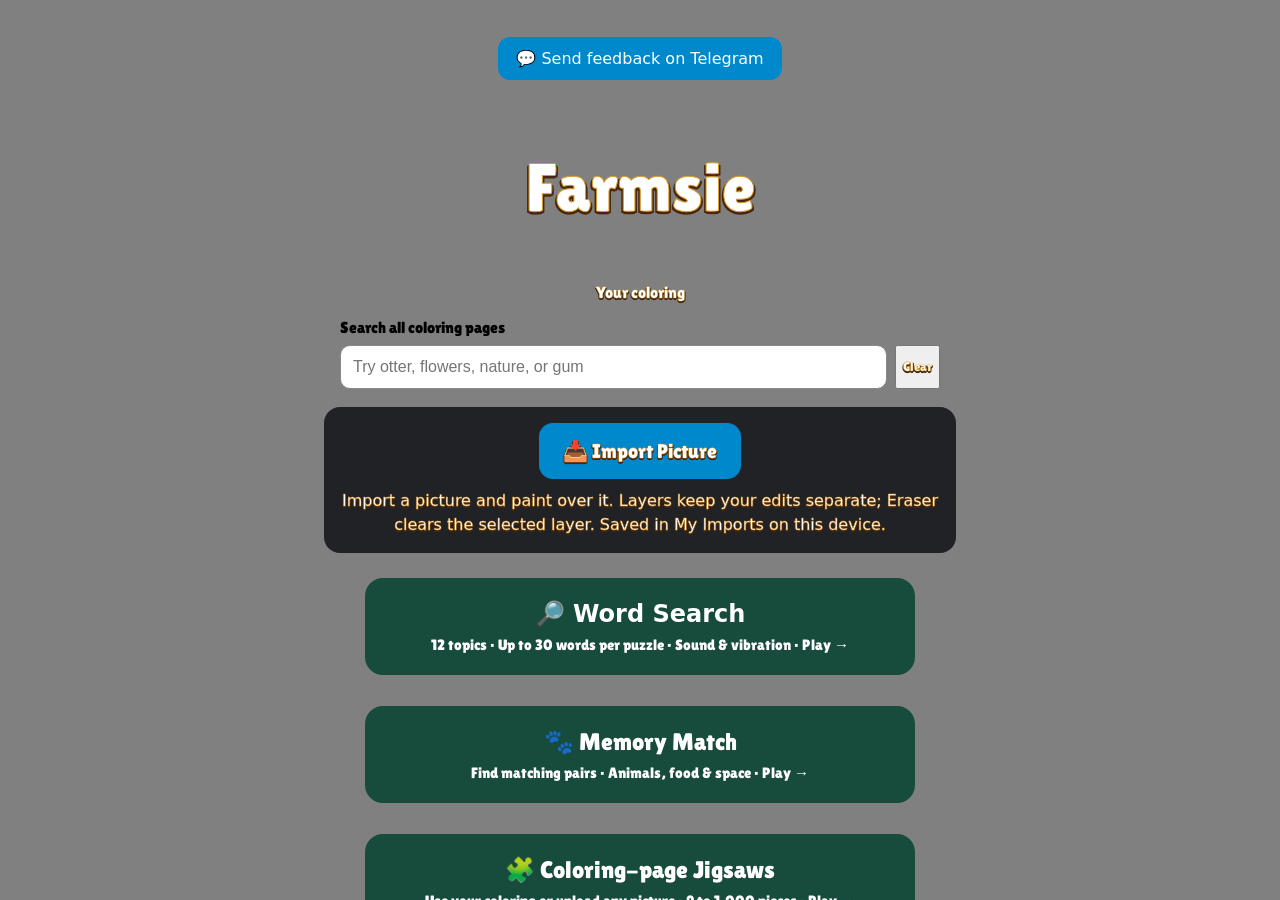
==== index.html @ c420c925 "Add files via upload" ====
<!DOCTYPE html>
<html lang="en">
<head>
<script>
// Raster layers: the original remains locked underneath editable transparent layers.
class FarmsieLayerStack {
 constructor(width,height,base,factory=()=>document.createElement('canvas')){
  this.width=width;this.height=height;this.factory=factory;this.base=this.surface();this.base.getContext('2d').drawImage(base,0,0);this.layers=[];this.activeId=null;this.serial=0;
 }
 surface(){const c=this.factory();c.width=this.width;c.height=this.height;return c;}
 add(name='Paint layer',blend='source-over'){
  if(this.layers.length>=8)throw Error('This picture has 8 layers. Delete a layer before adding another.');
  const layer={id:'layer-'+(++this.serial),name,visible:true,opacity:1,blend,canvas:this.surface()};this.layers.push(layer);this.activeId=layer.id;return layer;
 }
 get active(){return this.layers.find(l=>l.id===this.activeId);}
 render(ctx){ctx.save();ctx.setTransform(1,0,0,1,0,0);ctx.globalAlpha=1;ctx.globalCompositeOperation='source-over';ctx.clearRect(0,0,this.width,this.height);ctx.drawImage(this.base,0,0);
  for(const l of this.layers){if(!l.visible)continue;ctx.globalAlpha=l.opacity;ctx.globalCompositeOperation=l.blend;ctx.drawImage(l.canvas,0,0);}ctx.restore();
 }
 snapshot(){return {width:this.width,height:this.height,serial:this.serial,activeId:this.activeId,layers:this.layers.map(({canvas,...meta})=>({...meta,pixels:canvas.getContext('2d').getImageData(0,0,this.width,this.height)}))};}
 restore(state){if(!state||state.width!==this.width||state.height!==this.height)return;this.serial=state.serial;this.activeId=state.activeId;this.layers=state.layers.map(({pixels,...meta})=>{const canvas=this.surface();canvas.getContext('2d').putImageData(pixels,0,0);return {...meta,canvas};});}
 duplicate(id){const source=this.layers.find(l=>l.id===id);const copy=this.add(source.name+' copy',source.blend);copy.visible=source.visible;copy.opacity=source.opacity;copy.canvas.getContext('2d').drawImage(source.canvas,0,0);return copy;}
 remove(id){this.layers=this.layers.filter(l=>l.id!==id);if(this.activeId===id)this.activeId=this.layers.at(-1)?.id||null;if(!this.layers.length)this.add();}
 move(id,delta){const from=this.layers.findIndex(l=>l.id===id),to=Math.max(0,Math.min(this.layers.length-1,from+delta));if(from<0)return;this.layers.splice(to,0,this.layers.splice(from,1)[0]);}
 serialize(){const activeId=this.activeId,serial=this.serial;const tasks=this.layers.map(({canvas,...meta})=>new Promise((resolve,reject)=>canvas.toBlob(png=>png?resolve({...meta,png}):reject(Error('Could not save a layer')),'image/png')));return Promise.all(tasks).then(layers=>({version:1,activeId,serial,layers}));}
 async load(saved,decode=createImageBitmap){if(saved?.version!==1||!Array.isArray(saved.layers)||saved.layers.length>8||!saved.layers.length)throw Error('Invalid saved layers');const loaded=[];
  for(const {png,...meta} of saved.layers){const bitmap=await decode(png),canvas=this.surface();canvas.getContext('2d').drawImage(bitmap,0,0);bitmap.close?.();loaded.push({...meta,canvas});}
  this.layers=loaded;this.serial=saved.serial;this.activeId=loaded.some(l=>l.id===saved.activeId)?saved.activeId:loaded.at(-1).id;
 }
}
if(typeof window!=='undefined')window.FarmsieLayerStack=FarmsieLayerStack;
if(typeof module!=='undefined')module.exports=FarmsieLayerStack;

</script>
<script>window.FarmsieFiles=(()=>{
 const enc=new TextEncoder();
 function download(blob,name){if(!blob)throw Error('Could not create file');const url=URL.createObjectURL(blob),a=document.createElement('a');a.href=url;a.download=name;document.body.append(a);a.click();a.remove();setTimeout(()=>URL.revokeObjectURL(url),60000);}
 function blob(canvas){return new Promise((resolve,reject)=>{try{canvas.toBlob(b=>b?resolve(b):reject(Error('Could not export picture')),'image/png');}catch(e){reject(e);}});}
 function pdf(canvas){const white=document.createElement('canvas');white.width=canvas.width;white.height=canvas.height;const c=white.getContext('2d');c.fillStyle='#fff';c.fillRect(0,0,white.width,white.height);c.drawImage(canvas,0,0);const binary=atob(white.toDataURL('image/jpeg',.95).split(',')[1]),jpeg=Uint8Array.from(binary,ch=>ch.charCodeAt(0));const scale=Math.min(540/canvas.width,720/canvas.height),w=canvas.width*scale,h=canvas.height*scale,cmd=`q ${w} 0 0 ${h} ${(612-w)/2} ${(792-h)/2} cm /Im0 Do Q`;const parts=[],offsets=[0];let size=0;const add=x=>{const b=typeof x==='string'?enc.encode(x):x;parts.push(b);size+=b.length;};add('%PDF-1.4\n');const object=(id,body)=>{offsets[id]=size;add(`${id} 0 obj\n${body}\nendobj\n`);};object(1,'<< /Type /Catalog /Pages 2 0 R >>');object(2,'<< /Type /Pages /Kids [3 0 R] /Count 1 >>');object(3,'<< /Type /Page /Parent 2 0 R /MediaBox [0 0 612 792] /Resources << /XObject << /Im0 4 0 R >> >> /Contents 5 0 R >>');offsets[4]=size;add(`4 0 obj\n<< /Type /XObject /Subtype /Image /Width ${canvas.width} /Height ${canvas.height} /ColorSpace /DeviceRGB /BitsPerComponent 8 /Filter /DCTDecode /Length ${jpeg.length} >>\nstream\n`);add(jpeg);add('\nendstream\nendobj\n');object(5,`<< /Length ${enc.encode(cmd).length} >>\nstream\n${cmd}\nendstream`);const xref=size;add('xref\n0 6\n0000000000 65535 f \n');for(let i=1;i<6;i++)add(String(offsets[i]).padStart(10,'0')+' 00000 n \n');add(`trailer\n<< /Size 6 /Root 1 0 R >>\nstartxref\n${xref}\n%%EOF`);return new Blob(parts,{type:'application/pdf'});}
 function db(){return new Promise((resolve,reject)=>{const r=indexedDB.open('farmsie-user-images',1);r.onupgradeneeded=()=>r.result.createObjectStore('images');r.onsuccess=()=>resolve(r.result);r.onerror=()=>reject(r.error);});}
 async function put(key,value){const d=await db();try{return await new Promise((resolve,reject)=>{const t=d.transaction('images','readwrite');t.objectStore('images').put(value,key);t.oncomplete=resolve;t.onerror=()=>reject(t.error);t.onabort=()=>reject(t.error);});}finally{d.close();}}
 async function get(key){const d=await db();try{return await new Promise((resolve,reject)=>{const t=d.transaction('images'),r=t.objectStore('images').get(key);r.onsuccess=()=>resolve(r.result);r.onerror=()=>reject(r.error);});}finally{d.close();}}
 async function send(canvas){const b=await blob(canvas);await put('custom',b);location.href='jigsaw.html?from=artwork';}
 return {download,blob,pdf,put,get,send};
})();
</script>
    <script defer src="https://cloud.umami.is/script.js"
      data-website-id="717b10e6-44eb-4489-9562-24b593f53ab1"></script>

    <style>

.stats-bar { display:flex; justify-content:space-between; width:100%; padding:6px 4px 2px; font-size:12px; }
.stat-btn { background:none; border:none; font-size:12px; }
.stat-btn.liked { color:#FF3B30; }
    </style>
    <link href="https://fonts.googleapis.com/css2?family=Lilita+One&display=swap" rel="stylesheet">

<style>
body,
body button,
body input,
body select,
body label,
body h1,
body h2,
body h3,
body p,
body span {
    font-family: 'Lilita One', sans-serif;
    font-weight: 400;
}

body #farmsie-menu h2,
body #farmsie-menu p,
body .farmsie-picture-card span,
body header h1,
body button,
body #farmsie-tools button,
body #farmsie-tools label {
    color: #fff8e7;
    -webkit-text-stroke: 0.4px #d99a27;
    text-shadow:
        1px 1px 0 #48260e,
        -1px 1px 0 #48260e,
        0 2px 0 #48260e;
}

body #farmsie-menu h2 {
    -webkit-text-stroke: 1px #d99a27;
    text-shadow:
        2px 2px 0 #48260e,
        -2px 2px 0 #48260e,
        0 3px 0 #48260e;
}
</style>
    <meta charset="UTF-8">
    <meta name="viewport" content="width=device-width, initial-scale=1.0, user-scalable=no">
    <title>Farmsie Coloring Shop</title>
    <script src="https://telegram.org/js/telegram-web-app.js"></script>
<style>
body {
    margin: 0;
    padding: 0;
    background: #808080;
    font-family: system-ui, -apple-system, sans-serif;
    text-align: center;
    overflow: hidden;
    -webkit-user-select: none;
    user-select: none;
}

header {
    background: #343434;
    padding: 10px;
    display: flex;
    justify-content: space-between;
    align-items: center;
}

h1 {
    font-size: 18px;
    margin: 0;
    color: white;
}

.nav-btn {
    background: #0088cc;
    color: white;
    border: none;
    padding: 6px 12px;
    border-radius: 15px;
    font-weight: bold;
    cursor: pointer;
}

#canvas-container {
    position: fixed;
    top: 56px;
    bottom: 140px;
    left: 0;
    right: 0;
    margin: 0;
    background: #808080;
    overflow: hidden;
    touch-action: none;
}

#coloring-canvas {
    display: block;
    width: auto;
    height: auto;
    max-width: 100%;
    max-height: 100%;
    touch-action: none;
}

#palette-container {
    position: fixed;
    bottom: 70px;
    width: 100%;
    overflow-x: auto;
    white-space: nowrap;
    padding: 10px 0;
    background: #343434;
}

.palette-inner {
    display: inline-flex;
    gap: 12px;
    padding: 0 15px;
}

.color-btn {
    width: 44px;
    height: 44px;
    border-radius: 50%;
    border: 3px solid white;
    cursor: pointer;
    flex-shrink: 0;
    transition: transform 0.15s;
}

.color-btn.active {
    transform: scale(1.2);
    border-color: #111;
}

footer {
    position: fixed;
    bottom: 0;
    width: 100%;
    height: 60px;
    padding: 0 10px;
    box-sizing: border-box;
    background: #343434;
    display: flex;
    justify-content: center;
    align-items: center;
    gap: 8px;
}

.action-btn {
    background: #2ecc71;
    color: white;
    border: none;
    padding: 10px 8px;
    font-size: 13px;
    font-weight: bold;
    border-radius: 20px;
    cursor: pointer;
    min-width: 0;
    flex: 1;
}

#save-picture-btn {
    background: #0088cc;
}

/* These selectors override the styles farther down. */
body #farmsie-tools {
    background: #343434;
    color: white;
}

body #farmsie-tools button {
    background: #505050;
    color: white;
}

body #farmsie-tools button.active {
    background: #0088cc;
    color: white;
}

body #farmsie-tools label {
    color: white;
}

body #farmsie-menu {
    background: #808080;
}

body #farmsie-menu h2,
body #farmsie-menu p {
    color: white;
}

body .farmsie-picture-card {
    background: #343434;
    border-color: #606060;
}

body .farmsie-picture-card span {
    color: white;
}
</style>


<style>
#farmsie-menu .farmsie-billboard {
    grid-column:1 / -1; width:100%; box-sizing:border-box;
    max-width:760px; margin:0 auto 24px; padding:22px 18px;
    background:linear-gradient(130deg,#244b3a,#163629); color:#fff8e8;
    border:2px solid #deb873; border-radius:20px;
    box-shadow:0 8px 22px #0004; text-align:center;
}
#farmsie-menu .farmsie-billboard h3 {
    font-size:clamp(24px,6vw,34px); line-height:1.2; margin:0 0 10px; color:#ffe3a1;
}
#farmsie-menu .farmsie-billboard p {
    font:16px/1.5 system-ui,sans-serif; margin:0 0 18px; color:#fff8e8;
    text-shadow:none; -webkit-text-stroke:0;
}
.farmsie-billboard-collections {display:grid;grid-template-columns:repeat(2,minmax(0,1fr));gap:10px;}
#farmsie-menu .farmsie-billboard-collections button {
    display:flex;flex-direction:column;gap:6px;align-items:center;justify-content:center;
    min-height:82px;min-width:0;padding:12px 8px;cursor:pointer;
    background:#fff5dc;color:#26372c;border:1px solid #e8c68b;border-radius:12px;
    font:600 17px/1.3 system-ui,sans-serif;text-shadow:none;-webkit-text-stroke:0;
    overflow-wrap:anywhere;
}
#farmsie-menu .farmsie-billboard-collections small {font:13px/1.4 system-ui,sans-serif;color:#475b4c;}
#farmsie-menu .farmsie-billboard-collections button:focus-visible {outline:3px solid #fff;outline-offset:3px;}
@media(min-width:700px){.farmsie-billboard-collections {grid-template-columns:repeat(4,minmax(0,1fr));}}
</style>
<style>
body > footer {display:flex;flex-wrap:wrap;gap:8px;padding:10px;height:116px;z-index:21;}
body > footer .action-btn {flex:1 1 40%!important;width:auto!important;min-height:44px;font-size:15px!important;padding:10px!important;}
#art-export-status {display:none;}
#make-page-jigsaw {flex-basis:100%!important;}
body #palette-container {bottom:126px;}
body #farmsie-tools {bottom:202px;}
body #canvas-container {bottom:260px;}
</style></head>
<body>
    <header>
        <button class="nav-btn" onclick="changePage(-1)">◀ Prev</button>
        <h1 id="page-title">Page 1 of 4</h1>
        <button class="nav-btn" onclick="changePage(1)">Next ▶</button>
    </header>

    <div id="canvas-container">
        <canvas id="coloring-canvas"></canvas>
    </div>

    <div id="palette-container">
        <div class="palette-inner">
            <button class="color-btn active" style="background: #FF3B30;" data-color="rgba(255,59,48,255)"></button>
            <button class="color-btn" style="background: #FF9500;" data-color="rgba(255,149,0,255)"></button>
            <button class="color-btn" style="background: #FFCC00;" data-color="rgba(255,204,0,255)"></button>
            <button class="color-btn" style="background: #4CD964;" data-color="rgba(76,217,100,255)"></button>
            <button class="color-btn" style="background: #5AC8FA;" data-color="rgba(90,200,250,255)"></button>
            <button class="color-btn" style="background: #007AFF;" data-color="rgba(0,122,255,255)"></button>
            <button class="color-btn" style="background: #5856D6;" data-color="rgba(88,86,214,255)"></button>
           <button class="color-btn" style="background: #8D6E63;" data-color="rgba(141,110,99,255)"></button>
          <button class="color-btn"
style="background:#FF69B4;"
data-color="rgba(255,105,180,255)">
</button>

<button class="color-btn"
style="background:#9B59B6;"
data-color="rgba(155,89,182,255)">
</button>

<button class="color-btn"
style="background:#D2B48C;"
data-color="rgba(210,180,140,255)">
</button>

<button class="color-btn"
style="background:#228B22;"
data-color="rgba(34,139,34,255)">
</button>

<button class="color-btn"
style="background:#FFE4C4;"
data-color="rgba(255,228,196,255)">
</button>

<button class="color-btn"
style="background:#5D4037;"
data-color="rgba(93,64,55,255)">
</button>
        </div>
    </div>

    <footer>
        <button class="action-btn" id="save-picture-btn">⬇ Save PNG</button><button class="action-btn" id="save-page-pdf">📄 Save PDF</button><button class="action-btn" id="make-page-jigsaw">🧩 Make this a jigsaw</button>
        <p id="art-export-status" role="status" style="font:13px system-ui;color:white;margin:4px"></p>
    </footer>

    <script>
        const tg = window.Telegram && window.Telegram.WebApp ? window.Telegram.WebApp : null;
        if (tg) {
            tg.ready();
            tg.expand();
            if (tg.isVersionAtLeast?.('7.7')) tg.disableVerticalSwipes?.();
        }

        const canvas = document.getElementById('coloring-canvas');
        const ctx = canvas.getContext('2d', { willReadFrequently: true });

        let currentPage = 1;
        let totalPages = 23;
        const pageImages = {
    1: 'page1.png.png',
    2: 'page2.png.png',
    3: 'page3.png.png',
    4: 'page4.png.png',
    5: 'file_000000001b3481fdbc02a2d9d05c1c79.png',
    6: 'file_000000005e1c81fd9c6139b3a75bafb9.png',
    7: 'file_000000007c2481f7b7a44c4ff447159a.png',
    8: 'file_000000008b5c81fdb2bd03ef29090ca4.png',
    9: 'file_0000000094e481fda213fff909ca8e1a.png',
    10: 'file_00000000aeac81fd81d205f864f7cc03.png',
    11: 'file_00000000cbe081fdaed85612dcddcc47.png',
    12: 'file_00000000f66482308954ca8226960577.png',
    13: 'animal-otter-cafe.png',
    14: 'nature-waterfall.png',
    15: 'nature-forest-stream.png',
    16: 'nature-flower-garden.png',
    17: 'gum-01-factory.png',
    18: 'gum-02-ingredients.png',
    19: 'gum-03-mixing.png',
    20: 'gum-04-rolling.png',
    21: 'gum-05-cooling.png',
    22: 'gum-06-wrapping.png',
    23: 'gum-07-finale.png'
};
        const pageDetails = {"1": {"name": "Jesus & Faith — Picture 1", "tags": "jesus faith farm"}, "2": {"name": "Jesus & Faith — Picture 2", "tags": "jesus faith farm"}, "3": {"name": "Jesus & Faith — Picture 3", "tags": "jesus faith farm"}, "4": {"name": "Jesus & Faith — Picture 4", "tags": "jesus faith farm"}, "5": {"name": "Animals — Picture 1", "tags": "animals animal"}, "6": {"name": "Animals — Picture 2", "tags": "animals animal"}, "7": {"name": "Animals — Picture 3", "tags": "animals animal"}, "8": {"name": "Animals — Picture 4", "tags": "animals animal"}, "9": {"name": "Animals — Picture 5", "tags": "animals animal"}, "10": {"name": "Animals — Picture 6", "tags": "animals animal"}, "11": {"name": "Animals — Picture 7", "tags": "animals animal"}, "12": {"name": "Animals — Picture 8", "tags": "animals animal"}, "13": {"name": "Cozy Otter Café", "tags": "animals animal otter cocoa cookies cafe"}, "14": {"name": "Forest Waterfall", "tags": "nature gardens landscape"}, "15": {"name": "Forest Stream", "tags": "nature gardens landscape"}, "16": {"name": "Flower Garden", "tags": "nature gardens landscape flowers sunflower tulip daisy"}, "17": {"name": "Gum at the Factory", "tags": "gum factory candy sweets"}, "18": {"name": "Gum Ingredients", "tags": "gum factory candy sweets"}, "19": {"name": "Mixing the Gum", "tags": "gum factory candy sweets"}, "20": {"name": "Rolling the Gum", "tags": "gum factory candy sweets"}, "21": {"name": "Cooling the Gum", "tags": "gum factory candy sweets"}, "22": {"name": "Wrapping the Gum", "tags": "gum factory candy sweets"}, "23": {"name": "Gum Factory Finale", "tags": "gum factory candy sweets"}};
        let selectedColor = [255, 59, 48, 255];
        const baseImage = new Image();
        let boundaryMask = null;
        let maskWidth = 0;
        let maskHeight = 0;

        function buildBoundaryMask() {
            const offscreen = document.createElement('canvas');
            offscreen.width = baseImage.width;
            offscreen.height = baseImage.height;
            const offCtx = offscreen.getContext('2d', { willReadFrequently: true });
            offCtx.drawImage(baseImage, 0, 0);

            const imgData = offCtx.getImageData(0, 0, offscreen.width, offscreen.height);
            const data = imgData.data;
            const width = imgData.width;
            const height = imgData.height;
            const initialMask = new Uint8Array(width * height);

            // Detect dark outline pixels from the original line art.
            for (let i = 0; i < width * height; i++) {
                const idx = i * 4;
                const r = data[idx];
                const g = data[idx + 1];
                const b = data[idx + 2];
                const alpha = data[idx + 3];
                const brightness = (r + g + b) / 3;

                // Treat darker/gray anti-aliased pixels as boundaries too.
                if (alpha > 0 && brightness < 220) {
                    initialMask[i] = 1;
                }
            }

            // Expand boundary 1 pixel in every direction to seal tiny gaps.
            const expandedMask = new Uint8Array(initialMask);
            for (let y = 0; y < height; y++) {
                for (let x = 0; x < width; x++) {
                    const pos = y * width + x;
                    if (initialMask[pos] === 1) {
                        for (let dy = -1; dy <= 1; dy++) {
                            for (let dx = -1; dx <= 1; dx++) {
                                const nx = x + dx;
                                const ny = y + dy;
                                if (nx >= 0 && nx < width && ny >= 0 && ny < height) {
                                    expandedMask[ny * width + nx] = 1;
                                }
                            }
                        }
                    }
                }
            }

            boundaryMask = expandedMask;
            maskWidth = width;
            maskHeight = height;
        }

        // Step 5: Keep each page's colored artwork in this browser's IndexedDB.
        // The original images remain in the repository; no server or account is required.
        const progressDBName = 'farmsie-progress-v1';
        const progressStoreName = 'pages';
        let progressDBPromise = null;
        let pageLoadGeneration = 0;
        let pageReady = false;
        let saveQueue = Promise.resolve();

        function progressKey(pageNumber) {
            // Changing an image filename starts fresh progress for that image.
            return pageDetails[pageNumber]?.importId ? `import|${pageDetails[pageNumber].importId}` : `${pageNumber}|${pageImages[pageNumber]}`;
        }

        function openProgressDB() {
            if (!progressDBPromise) {
                progressDBPromise = new Promise((resolve, reject) => {
                    if (!('indexedDB' in window)) {
                        reject(new Error('Browser storage is unavailable'));
                        return;
                    }
                    const request = indexedDB.open(progressDBName, 1);
                    request.onupgradeneeded = () => {
                        const db = request.result;
                        if (!db.objectStoreNames.contains(progressStoreName)) {
                            db.createObjectStore(progressStoreName);
                        }
                    };
                    request.onsuccess = () => resolve(request.result);
                    request.onerror = () => reject(request.error);
                });
            }
            return progressDBPromise;
        }

        async function restorePageProgress(pageNumber, generation) {
            try {
                // Wait for earlier coloring taps to finish saving before restoring.
                await saveQueue;
                if (generation !== pageLoadGeneration) return;
                const db = await openProgressDB();
                const saved = await new Promise((resolve, reject) => {
                    const transaction = db.transaction(progressStoreName, 'readonly');
                    const store=transaction.objectStore(progressStoreName);
                    const request = store.get(progressKey(pageNumber));
                    request.onsuccess = () => {
                      if(request.result || !pageDetails[pageNumber]?.importId){resolve(request.result);return;}
                      const cursor=store.openCursor();cursor.onerror=()=>reject(cursor.error);
                      cursor.onsuccess=()=>{const row=cursor.result;if(!row){resolve(null);return;}if(String(row.key).endsWith('|'+pageDetails[pageNumber].importId)){resolve(row.value);return;}row.continue();};
                    };
                    request.onerror = () => reject(request.error);
                });
                if (!saved || saved.width !== canvas.width || saved.height !== canvas.height) return null;
                const bitmap = await createImageBitmap(saved.png);
                if (generation === pageLoadGeneration && currentPage === pageNumber) {
                    ctx.drawImage(bitmap, 0, 0);
                }
                bitmap.close();
                return saved;
            } catch (error) {
                console.warn('Farmsie: could not restore saved coloring progress:', error);
            }
        }

        function autoSaveCurrentPage() {
            if (!pageReady || !boundaryMask) return;
            const key = progressKey(currentPage);
            const width = canvas.width;
            const height = canvas.height;
            // Capture before navigating away; chain writes to preserve tap order.
            const pngPromise = new Promise(resolve => canvas.toBlob(resolve, 'image/png'));
            const layerPromise = window.farmsieSerializeLayers?.() || Promise.resolve(null);
            layerPromise.catch(()=>{});
            saveQueue = saveQueue.catch(() => {}).then(async () => {
                const [png,layers] = await Promise.all([pngPromise,layerPromise]);
                if (!png) throw new Error('Could not snapshot canvas');
                const db = await openProgressDB();
                await new Promise((resolve, reject) => {
                    const transaction = db.transaction(progressStoreName, 'readwrite');
                    transaction.objectStore(progressStoreName).put({ png, width, height, layers }, key);
                    transaction.oncomplete = resolve;
                    transaction.onerror = () => reject(transaction.error);
                    transaction.onabort = () => reject(transaction.error);
                });
            }).catch(error => {
                console.warn('Farmsie: automatic save unavailable:', error);
                window.dispatchEvent(new CustomEvent('farmsie-save-error',{detail:'Could not save on this device. Export PNG to keep a copy.'}));
            });
        }

        function loadBookPage(num) {
            window.farmsieBeforePageChange?.();
            currentPage = num;
            const generation = ++pageLoadGeneration;
            pageReady = false;
            boundaryMask = null;
            document.getElementById('page-title').innerText = `${pageDetails[num].name} • ${Object.keys(pageImages).map(Number).indexOf(num)+1}/${Object.keys(pageImages).length}`;
            baseImage.onload = async () => {
                if (generation !== pageLoadGeneration) return;
                canvas.width = baseImage.width;
                canvas.height = baseImage.height;
                ctx.clearRect(0, 0, canvas.width, canvas.height);
                ctx.drawImage(baseImage, 0, 0);
                buildBoundaryMask();
                const saved = await restorePageProgress(num, generation);
                if(generation!==pageLoadGeneration)return;
                await window.farmsieInitLayers?.(saved,generation);
                if (generation === pageLoadGeneration) {
    pageReady = true;

    if (typeof window.umami?.track === 'function') {
        window.umami.track(`Picture ${num} loaded`);
    }
                }
            };
            baseImage.onerror = () => {
                if (generation === pageLoadGeneration) {
                    console.warn('Farmsie: could not load', pageImages[num]);
                }
            };
            baseImage.src = pageImages[num];
        }

        document.querySelectorAll('.color-btn').forEach(btn => {
            btn.addEventListener('click', (e) => {
                const active = document.querySelector('.color-btn.active');
                if (active) active.classList.remove('active');
                e.target.classList.add('active');
                selectedColor = e.target.getAttribute('data-color').match(/\d+/g).map(Number);
            });
        });

        function changePage(direction) {
            const pages=Object.keys(pageImages).map(Number).sort((a,b)=>a-b);
            const at=pages.indexOf(currentPage);loadBookPage(pages[(at+direction+pages.length)%pages.length]);
        }

        function fillRegion(startX, startY, fillColor) {
            if (!boundaryMask || startX < 0 || startX >= maskWidth || startY < 0 || startY >= maskHeight) return;

            const startPos = startY * maskWidth + startX;
            if (boundaryMask[startPos] === 1) return; // Don't color black outlines.

            const imgData = ctx.getImageData(0, 0, canvas.width, canvas.height);
            const data = imgData.data;
            const startIdx = startPos * 4;

            // If already this exact fill color, do nothing.
            if (
                data[startIdx] === fillColor[0] &&
                data[startIdx + 1] === fillColor[1] &&
                data[startIdx + 2] === fillColor[2] &&
                data[startIdx + 3] === fillColor[3]
            ) {
                return;
            }

            const visited = new Uint8Array(maskWidth * maskHeight);
            const stack = [startPos];
            visited[startPos] = 1;

            while (stack.length > 0) {
                const pos = stack.pop();
                const x = pos % maskWidth;
                const y = (pos / maskWidth) | 0;
                const idx = pos * 4;

                // Only color non-boundary pixels.
                if (boundaryMask[pos] === 0) {
                    data[idx] = fillColor[0];
                    data[idx + 1] = fillColor[1];
                    data[idx + 2] = fillColor[2];
                    data[idx + 3] = fillColor[3];

                    const neighbors = [
                        pos - 1,
                        pos + 1,
                        pos - maskWidth,
                        pos + maskWidth
                    ];

                    for (const n of neighbors) {
                        if (n < 0 || n >= visited.length || visited[n] === 1 || boundaryMask[n] === 1) continue;

                        // Extra left/right edge protection.
                        if ((n === pos - 1 && x === 0) || (n === pos + 1 && x === maskWidth - 1)) continue;

                        visited[n] = 1;
                        stack.push(n);
                    }
                }
            }

            ctx.putImageData(imgData, 0, 0);
            autoSaveCurrentPage();
        }

        canvas.addEventListener('click', (e) => {
            const rect = canvas.getBoundingClientRect();
            const startX = Math.floor((e.clientX - rect.left) * (canvas.width / rect.width));
            const startY = Math.floor((e.clientY - rect.top) * (canvas.height / rect.height));
            fillRegion(startX, startY, selectedColor);
        });

        // Export only the current coloring page, not the surrounding app interface.
        document.getElementById('save-picture-btn').addEventListener('click', () => {
            if (!canvas.width || !canvas.height || !boundaryMask) {
                alert('The coloring page is still loading. Please try again.');
                return;
            }

            canvas.toBlob((blob) => {
                if (!blob) {
                    alert('Could not create the picture. Please try again.');
                    return;
                }

                const url = URL.createObjectURL(blob);
                const link = document.createElement('a');
                link.href = url;
                link.download = `Farmsie-Page-${currentPage}.png`;
                document.body.appendChild(link);
                link.click();
                link.remove();
                // Keep the blob alive long enough for mobile browsers to begin downloading.
                setTimeout(() => URL.revokeObjectURL(url), 60000);
            }, 'image/png');
        });

        document.getElementById('save-page-pdf').onclick = () => {
            if (!pageReady) return alert('Wait for the picture to finish loading.');
            try { FarmsieFiles.download(FarmsieFiles.pdf(canvas), `Farmsie-Page-${currentPage}.pdf`); }
            catch { alert('Could not download. Try opening Farmsie in your browser.'); }
        };
        document.getElementById('make-page-jigsaw').onclick = async () => {
            if (!pageReady) return alert('Wait for the picture to finish loading.');
            const button = document.getElementById('make-page-jigsaw');
            button.disabled = true;
            try { autoSaveCurrentPage(); await FarmsieFiles.send(canvas); }
            catch { alert('Could not transfer the picture. Save PNG, then choose that image in Jigsaw.'); }
            finally { button.disabled = false; }
        };

        loadBookPage(currentPage);
    </script>
<!-- FARMSIE STEP 6: Paste this whole block AFTER the existing </script> and BEFORE <script>
(() => {
const save=document.getElementById('farmsie-paint-save');if(!save)return;
function combined(){const bg=document.getElementById('farmsie-paint-background'),fg=document.getElementById('farmsie-paint-overlay'),c=document.createElement('canvas');c.width=bg.width;c.height=bg.height;const ctx=c.getContext('2d');ctx.fillStyle='white';ctx.fillRect(0,0,c.width,c.height);ctx.drawImage(bg,0,0);ctx.drawImage(fg,0,0);return c;}
for(const [label,action] of [['Save PDF',()=>FarmsieFiles.download(FarmsieFiles.pdf(combined()),'Farmsie-My-Artwork.pdf')],['Make this a jigsaw',()=>FarmsieFiles.send(combined())]]) {const b=document.createElement('button');b.textContent=label;b.onclick=async()=>{b.disabled=true;try{await action();}catch{alert('Could not export. Try Save Picture and upload it in Jigsaw.');}finally{b.disabled=false;}};save.after(b);}
})();
</script></body> -->
<style>
  #farmsie-tools {
    position: fixed; left: 0; right: 0; bottom: 146px; z-index: 20;
    display: flex; gap: 5px; padding: 7px; overflow-x: auto;
    background: #fff; box-shadow: 0 1px 8px #0002;
    box-sizing: border-box; scrollbar-width: thin;
  }
  #farmsie-tools button { flex: 0 0 auto; border: 0; border-radius: 9px;
    background: #e8f1f7; color: #123; padding: 8px 9px;
    font-size: 13px; font-weight: 650; min-height: 38px; }
  #farmsie-tools button.active { background: #0088cc; color: #fff; }
  #farmsie-tools label { flex: 0 0 auto; display: flex; gap: 5px;
    align-items: center; font-size: 12px; color: #333; }
  #farmsie-tools input { width: 66px; }
  html, body, #canvas-container { overscroll-behavior: none; }
  #coloring-canvas { touch-action: none; -webkit-user-drag: none; }
  #canvas-container { touch-action: none; }
</style>
<script>
(() => {
  // Requires the working Step 5 Farmsie index.html, including IndexedDB autosave.
  const stage = document.getElementById('canvas-container');
  const art = document.getElementById('coloring-canvas');
  const tools = document.createElement('div');
  tools.id = 'farmsie-tools';
  tools.setAttribute('role', 'toolbar');
  tools.setAttribute('aria-label', 'Farmsie coloring tools');
  tools.innerHTML = `
    <button type="button" data-tool="brush" class="active">🖌 Brush</button>
    <button type="button" data-tool="pencil">✏️ Pencil</button>
    <button type="button" data-tool="crayon">🖍️ Crayon</button>
    <button type="button" data-tool="highlighter">🖊️ Highlighter</button>
    <button type="button" data-tool="airbrush">💨 Airbrush</button>
    <button type="button" data-tool="eyedropper">💧 Eyedropper</button>
    <label>Opacity <input id="farmsie-brush-opacity" type="range" min="5" max="100" value="100" aria-label="Tool opacity"></label>
    <button type="button" data-tool="smudge">🫧 Smudge</button>
    <button type="button" data-tool="erase">🧽 Eraser</button>
    <button type="button" data-tool="move">✋ Move</button>
    <label>Size <input id="farmsie-brush-size" type="range" min="1" max="100" value="10" step="1"></label>
    <label>🎨 <input id="farmsie-custom-color" aria-label="Choose a custom color" type="color" value="#ff3b30"></label>
    <button type="button" id="farmsie-undo">↶ Undo</button>
    <button type="button" id="farmsie-redo">↷ Redo</button>
    <button type="button" id="farmsie-reset">⟲ Reset</button>
    <button type="button" id="farmsie-zoomout">−</button>
    <button type="button" id="farmsie-zoom-label">100%</button>
    <button type="button" id="farmsie-zoomin">+</button>`;
  document.getElementById('palette-container').before(tools);

  let mode = 'brush';
  let layers = null;
  let pendingInsert = null;
  let floating = null, selectionStart = null;
  let zoom = 1, panX = 0, panY = 0;
  let undo = [], redo = [];
  let originalPixels = null;
  const touches = new Map();
  let gesture = null, pinch = null;

  const maxSteps = () => Math.max(1, Math.min(6,
    Math.floor(36 * 1024 * 1024 / Math.max(1, art.width * art.height * 4 * (layers?.layers.length || 1)))));
  const snapshot = () => layers.snapshot();
  function applySnapshot(state){layers.restore(state);layers.render(ctx);notifyLayers();}
  function notifyLayers(){window.dispatchEvent(new Event('farmsie-layers-updated'));}
  const activeContext = () => layers.active.canvas.getContext('2d', {willReadFrequently:true});
  const paintBlend = () => 'source-over';
  window.farmsieInitLayers = async (saved,generation) => {
    const stack=new FarmsieLayerStack(art.width,art.height,baseImage);
    if(saved?.layers){
      try{await stack.load(saved.layers);}catch(error){console.warn(error);window.dispatchEvent(new CustomEvent('farmsie-save-error',{detail:'Layer recovery failed. Your saved picture was recovered as one layer.'}));}
    }
    if(!stack.layers.length){
      const layer=stack.add(saved?.png?'Previous artwork':'Paint 1',saved?.png?'source-over':paintBlend());
      if(saved?.png)layer.canvas.getContext('2d').drawImage(art,0,0);
    }
    if(stack.layers.length>1 || stack.layers[0]?.opacity!==1 || !stack.layers[0]?.visible){
      const flat=stack.surface(), fc=flat.getContext('2d');
      for(const l of stack.layers){if(!l.visible)continue;fc.globalAlpha=l.opacity;fc.globalCompositeOperation=l.blend;fc.drawImage(l.canvas,0,0);}
      stack.layers=[];const paint=stack.add('Paint');paint.canvas.getContext('2d').drawImage(flat,0,0);
    }
    if(generation!==pageLoadGeneration)return;
    layers=stack;layers.render(ctx);undo=[];redo=[];notifyLayers();
  };
  window.farmsieSerializeLayers = () => layers?.serialize();
  window.farmsieBeforePageChange = () => {cancelStroke();cancelFloating();layers=null;notifyLayers();};
  function beginChange() {
    undo.push(snapshot());
    if (undo.length > maxSteps()) undo.shift();
    redo = [];
  }
  function restore(state) {
    if (!state || state.width !== art.width || state.height !== art.height) return;
    applySnapshot(state);
    autoSaveCurrentPage();
  }
  tools.querySelector('#farmsie-undo').onclick = () => {
    if(floating){cancelFloating();return;}
    if (!pageReady || !undo.length) return;
    redo.push(snapshot());
    restore(undo.pop());
  };
  tools.querySelector('#farmsie-redo').onclick = () => {
    if(floating)cancelFloating();
    if (!pageReady || !redo.length) return;
    undo.push(snapshot());
    restore(redo.pop());
  };
  tools.querySelector('#farmsie-reset').onclick = () => {
    if (!pageReady || !confirm('Erase all colors on this page? Other pages stay saved.')) return;
    cancelFloating();
    beginChange();
    layers.layers=[];layers.add('Paint 1',paintBlend());layers.render(ctx);notifyLayers();
    autoSaveCurrentPage();
  };
  tools.querySelector('#farmsie-custom-color').addEventListener('input', e => {
    const hex = e.target.value;
    selectedColor = [1, 3, 5].map(i => parseInt(hex.slice(i, i+2), 16)).concat(255);
    document.querySelector('.color-btn.active')?.classList.remove('active');
  });
  const toolSettings={brush:[10,100],pencil:[4,95],crayon:[20,95],highlighter:[24,100],airbrush:[36,95],smudge:[24,100],erase:[20,100]};
  let previousPaintTool='brush';
  function selectTool(next){
    const size=tools.querySelector('#farmsie-brush-size'),alpha=tools.querySelector('#farmsie-brush-opacity');
    if(toolSettings[mode])toolSettings[mode]=[Number(size.value),Number(alpha.value)];
    if(next==='eyedropper' && toolSettings[mode] && mode!=='erase')previousPaintTool=mode;
    mode=next;
    if(toolSettings[mode])[size.value,alpha.value]=toolSettings[mode];
    updateToolReadouts();
    tools.querySelectorAll('[data-tool]').forEach(b=>{b.classList.toggle('active',b.dataset.tool===mode);b.setAttribute('aria-pressed',String(b.dataset.tool===mode));});
  }
  const sizeInput=tools.querySelector('#farmsie-brush-size'),opacityInput=tools.querySelector('#farmsie-brush-opacity');
  const sizeReadout=document.createElement('output'),opacityReadout=document.createElement('output');
  sizeInput.after(sizeReadout);opacityInput.after(opacityReadout);
  function updateToolReadouts(){
    sizeReadout.textContent=sizeInput.value;
    opacityReadout.textContent=opacityInput.value+'%';
    opacityInput.parentElement.firstChild.textContent=mode==='smudge'?'Strength ':'Opacity ';
  }
  sizeInput.addEventListener('input',updateToolReadouts);opacityInput.addEventListener('input',updateToolReadouts);
  updateToolReadouts();
  tools.querySelectorAll('[data-tool]').forEach(button=>button.onclick=()=>{cancelStroke();cancelFloating();selectTool(button.dataset.tool);});

  const selectionBox = document.createElement('div');
  selectionBox.id = 'farmsie-selection-box'; selectionBox.hidden = true;
  selectionBox.style.cssText = 'position:fixed;pointer-events:none;border:2px dashed #00d9ff;box-sizing:border-box;z-index:34;';
  document.body.append(selectionBox);
  function announceTransform(message) {
    window.dispatchEvent(new CustomEvent('farmsie-transform-status', {detail:message}));
  }
  function boxAt(x,y,w,h) {
    const r=art.getBoundingClientRect(), sx=r.width/art.width, sy=r.height/art.height;
    Object.assign(selectionBox.style,{left:(r.left+x*sx)+'px',top:(r.top+y*sy)+'px',width:(w*sx)+'px',height:(h*sy)+'px'});
    selectionBox.hidden=false;
  }
  function drawFloating() {
    if (!floating) return;
    const target=activeContext();
    target.putImageData(floating.background,0,0);
    target.drawImage(floating.image, floating.x, floating.y, floating.w, floating.h);
    layers.render(ctx);
    boxAt(floating.x,floating.y,floating.w,floating.h);
  }
  function cancelFloating(restore=true) {
    if (floating && restore && floating.page===currentPage) applySnapshot(floating.before);
    floating=null;selectionStart=null;selectionBox.hidden=true;pendingInsert=null;
    if(mode==='transform'){
      mode='brush';tools.querySelectorAll('[data-tool]').forEach(b=>b.classList.toggle('active',b.dataset.tool==='brush'));
    }
    window.dispatchEvent(new Event('farmsie-insert-ended'));
  }
  window.farmsieApplyTransform = () => {
    if (!floating || !pageReady || touches.size) return false;
    drawFloating();
    undo.push(floating.before);if(undo.length>maxSteps())undo.shift();redo=[];
    floating=null;selectionBox.hidden=true;selectionStart=null;mode='brush';
    tools.querySelectorAll('[data-tool]').forEach(b=>b.classList.toggle('active',b.dataset.tool==='brush'));
    notifyLayers();autoSaveCurrentPage();window.dispatchEvent(new Event('farmsie-insert-ended'));return true;
  };
  window.farmsieResizeTransform = factor => {
    if(!floating)return;
    const w=Math.max(4,Math.min(art.width,floating.w*factor));
    const h=w*floating.h/floating.w;
    if(h>art.height || h<4)return;
    floating.x=Math.max(0,Math.min(art.width-w,floating.x+(floating.w-w)/2));
    floating.y=Math.max(0,Math.min(art.height-h,floating.y+(floating.h-h)/2));
    floating.w=w;floating.h=h;drawFloating();
  };
  function limitPan() {
    const visible = 40;
    const width = art.clientWidth * zoom;
    const height = art.clientHeight * zoom;

    panX = Math.max(
        visible - width,
        Math.min(stage.clientWidth - visible, panX)
    );

    panY = Math.max(
        visible - height,
        Math.min(stage.clientHeight - visible, panY)
    );
  }
  function renderView() {
    limitPan();
    art.style.transformOrigin = '0 0';
    art.style.transform = `translate(${panX}px, ${panY}px) scale(${zoom})`;
    tools.querySelector('#farmsie-zoom-label').textContent = `${Math.round(zoom * 100)}%`;
    if(floating)boxAt(floating.x,floating.y,floating.w,floating.h);
  }
  function setZoom(next, focusX = stage.clientWidth / 2, focusY = stage.clientHeight / 2) {
    const z = Math.min(50, Math.max(0.1, next));
    panX = focusX - ((focusX - panX) / zoom) * z;
    panY = focusY - ((focusY - panY) / zoom) * z;
    zoom = z;
    renderView();
  }
  window.farmsieSetZoom = percent => setZoom(Number(percent)/100);
  tools.querySelector('#farmsie-zoomin').onclick = () => setZoom(zoom * 1.5);
  tools.querySelector('#farmsie-zoomout').onclick = () => setZoom(zoom / 1.5);
  tools.querySelector('#farmsie-zoom-label').onclick = () => {
    zoom = 1; panX = 0; panY = 0; renderView();
  };

  function point(e) {
    const r = art.getBoundingClientRect();
    return { x: (e.clientX - r.left) * art.width / r.width,
             y: (e.clientY - r.top) * art.height / r.height };
  }
  function local(e) {
    const r = stage.getBoundingClientRect();
    return { x: e.clientX - r.left, y: e.clientY - r.top };
  }
  function valid(p) { return p.x >= 0 && p.y >= 0 && p.x < art.width && p.y < art.height; }

  function toolRadius(tool,size,width,displayWidth,zoom){
    const factor=tool==='pencil'?.45:tool==='smudge'?1.6:1;
    const minimum=tool==='airbrush'?2:tool==='smudge'?3:.85;
    return Math.max(minimum,size*width/Math.max(1,displayWidth)/Math.sqrt(Math.max(1,zoom))/2*factor);
  }
  // Only completed, visible pigment changes qualify. Pinch/cancel rolls back first.
  const coloringVisitKey='farmsie-coloring-started-v1';
  let coloringStarted=false,coloringPending=false;
  try{coloringStarted=sessionStorage.getItem(coloringVisitKey)==='1';}catch{}
  function sendColoringStarted(){
    if(coloringStarted || !coloringPending || typeof window.umami?.track!=='function')return;
    coloringStarted=true;
    try{
      const sent=window.umami.track('Coloring started');
      try{sessionStorage.setItem(coloringVisitKey,'1');}catch{}
      Promise.resolve(sent).catch(()=>{coloringStarted=false;try{sessionStorage.removeItem(coloringVisitKey);}catch{}});
    }catch{coloringStarted=false;}
  }
  function trackCompletedColoring(completed){
    if(!completed?.inkChanged || !['brush','pencil','crayon','highlighter','airbrush'].includes(completed.tool))return;
    coloringPending=true;sendColoringStarted();
  }
  document.querySelector('script[src*="cloud.umami.is/script.js"]')?.addEventListener('load',sendColoringStarted);

  // Brush and eraser draw continuously as the user slides a finger or stylus.
  // Black outlines are never overwritten, and eraser restores the original art.
  function stroke(from, to) {
    if (!pageReady || !layers?.active?.visible || !gesture) return;
    const mode=gesture.tool;
    const target=activeContext(),image=target.getImageData(0,0,art.width,art.height),d=image.data;
    const keepLines=!pageDetails[currentPage]?.importId;
    const original=originalPixels.data;
    const size=Number(tools.querySelector('#farmsie-brush-size').value);
    const opacity=Number(tools.querySelector('#farmsie-brush-opacity').value)/100;
    // Scale against the actual displayed image, retaining a useful footprint at high zoom.
    const radius=toolRadius(mode,size,art.width,art.clientWidth||stage.clientWidth,zoom);
    const dx=to.x-from.x,dy=to.y-from.y,length=Math.hypot(dx,dy);
    const count=Math.max(1,Math.ceil(length/Math.max(.5,radius/3)));
    if(!gesture.coverage)gesture.coverage=new Float32Array(art.width*art.height);
    const smudge=mode==='smudge'?new Uint8ClampedArray(d):null;
    for(let j=0;j<=count;j++){
      const cx=from.x+dx*j/count,cy=from.y+dy*j/count;
      for(let y=Math.max(0,Math.floor(cy-radius));y<=Math.min(art.height-1,Math.ceil(cy+radius));y++){
        for(let x=Math.max(0,Math.floor(cx-radius));x<=Math.min(art.width-1,Math.ceil(cx+radius));x++){
          const distance=Math.hypot(x-cx,y-cy);if(distance>radius)continue;
          const n=y*art.width+x,k=n*4;
          if(smudge){
            const reach=Math.min(radius*.7,length);
            const sx=Math.max(0,Math.min(art.width-1,Math.round(x-(length?dx/length*reach:0))));
            const sy=Math.max(0,Math.min(art.height-1,Math.round(y-(length?dy/length*reach:0))));
            const source=(sy*art.width+sx)*4,b=.85*opacity*Math.sqrt(1-distance/radius);
            const a=d[k+3]/255,sa=smudge[source+3]/255,out=a*(1-b)+sa*b;
            for(let c=0;c<3;c++)d[k+c]=out?Math.round((d[k+c]*a*(1-b)+smudge[source+c]*sa*b)/out):0;
            if(keepLines && Math.max(original[k],original[k+1],original[k+2])<24)d[k]=d[k+1]=d[k+2]=0;
            d[k+3]=Math.round(out*255);continue;
          }
          let amount=opacity*Math.min(1,Math.max(0,radius-distance+.5));
          const grain=((Math.imul(x+17,374761393)^Math.imul(y+31,668265263))>>>0)%100/100;
          if(mode==='pencil')amount*=.45+.55*grain;
          if(mode==='highlighter')amount*=.28;
          if(mode==='airbrush')amount*=.65*Math.pow(1-distance/radius,2);
          if(mode==='crayon'){
            const grain=((Math.imul(x+17,374761393)^Math.imul(y+31,668265263))>>>0)%100/100;
            amount*=grain<.32?0:.18+.7*grain;
          }
          const previous=gesture.coverage[n];if(amount<=previous)continue;
          gesture.coverage[n]=amount;
          const ink=Math.min(1,(amount-previous)/Math.max(.0001,1-previous));
          if(mode==='erase'){d[k+3]=Math.round(d[k+3]*(1-ink));continue;}
          const a=d[k+3]/255,out=ink+a*(1-ink);
          const beforeVisible=[0,1,2].map(c=>Math.round(d[k+c]*a+original[k+c]*(1-a)));
          for(let c=0;c<3;c++){
            const visible=d[k+c]*a+original[k+c]*(1-a);
            const color=mode==='highlighter'?visible*selectedColor[c]/255:(keepLines?selectedColor[c]*original[k+c]/255:selectedColor[c]);
            d[k+c]=Math.round((color*ink+d[k+c]*a*(1-ink))/out);
          }
          d[k+3]=Math.round(out*255);
          const afterAlpha=d[k+3]/255;
          if([0,1,2].some(c=>Math.round(d[k+c]*afterAlpha+original[k+c]*(1-afterAlpha))!==beforeVisible[c]))gesture.inkChanged=true;
        }
      }
    }
    target.putImageData(image,0,0);layers.render(ctx);
    if(mode!=='erase')window.farmsieHaptics?.pulse();
  }

  // Keep a provisional stroke until release, so a late second finger can
  // restore it without consuming Undo or destroying Redo.
  function startStroke() {
    if (!gesture.changed) { gesture.before = snapshot(); gesture.changed = true; }
  }
  function cancelStroke() {
    if (gesture?.before) applySnapshot(gesture.before);
    if(gesture?.floatStart && floating){Object.assign(floating,gesture.floatStart);drawFloating();}
    if(selectionStart){selectionStart=null;selectionBox.hidden=true;}
    gesture = null;
    window.farmsieHaptics?.stop?.();
  }
  function enterPinch() {
    if (touches.size < 2) return;
    cancelStroke();
    const p = [...touches.values()].slice(0, 2);
    pinch = { distance: Math.hypot(p[0].x-p[1].x, p[0].y-p[1].y),
      zoom, panX, panY, center: {x:(p[0].x+p[1].x)/2, y:(p[0].y+p[1].y)/2} };
  }
  stage.addEventListener('pointerdown', e => {
    if (!pageReady || (e.pointerType === 'mouse' && e.button !== 0)) return;
    if(!['move','eyedropper'].includes(mode) && !layers?.active?.visible){
      window.dispatchEvent(new CustomEvent('farmsie-save-error',{detail:'The selected layer is hidden. Show it using Layers before drawing.'}));return;
    }
    e.preventDefault();
    stage.setPointerCapture(e.pointerId);
    touches.set(e.pointerId, local(e));
    if (touches.size >= 2) { enterPinch(); return; }
    // After a pinch, ignore the remaining finger until all fingers lift.
    if (pinch) return;
    gesture = {p: point(e), local: local(e), changed: false,
      tool: valid(point(e)) ? mode : 'move'};
    if(gesture.tool==='transform'){
      if(floating)gesture.floatStart={x:floating.x,y:floating.y};
      else selectionStart=point(e);
    }
  });
  stage.addEventListener('pointermove', e => {
    if (!touches.has(e.pointerId)) return;
    e.preventDefault();
    touches.set(e.pointerId, local(e));
    if (touches.size >= 2 && pinch) {
      const p = [...touches.values()].slice(0,2);
      const mid = {x:(p[0].x+p[1].x)/2, y:(p[0].y+p[1].y)/2};
      const dist = Math.hypot(p[0].x-p[1].x,p[0].y-p[1].y);
      const z = Math.min(50, Math.max(0.1, pinch.zoom * dist / Math.max(1, pinch.distance)));
      zoom = z;
      panX = mid.x - (pinch.center.x - pinch.panX) * z / pinch.zoom;
      panY = mid.y - (pinch.center.y - pinch.panY) * z / pinch.zoom;
      renderView(); return;
    }
    if (!gesture || pinch) return;
    const here = point(e), loc = local(e);
    if (gesture.tool === 'move') {
      panX += loc.x - gesture.local.x;
      panY += loc.y - gesture.local.y;
      renderView();
    } else if (gesture.tool === 'transform') {
      if(floating){
        floating.x=Math.max(0,Math.min(art.width-floating.w,floating.x+here.x-gesture.p.x));
        floating.y=Math.max(0,Math.min(art.height-floating.h,floating.y+here.y-gesture.p.y));drawFloating();
      }else if(selectionStart){
        boxAt(Math.min(selectionStart.x,here.x),Math.min(selectionStart.y,here.y),Math.abs(here.x-selectionStart.x),Math.abs(here.y-selectionStart.y));
      }
    } else if (gesture.tool !== 'eyedropper' && valid(here) && layers?.active?.visible) {
      startStroke(); stroke(gesture.p, here);
    }
    gesture.p = here; gesture.local = loc;
  });
  function finish(e, cancelled = false) {
    if (!touches.has(e.pointerId)) return;
    touches.delete(e.pointerId);
    if (pinch) {
      if (touches.size >= 2) enterPinch();
      else if (!touches.size) pinch = null;
      return;
    }
    if (!gesture) return;
    if (cancelled) { cancelStroke(); return; }
    const p = point(e);
    if(pageReady && gesture.tool==='transform'){
      if(selectionStart){selectArea(selectionStart,{x:Math.max(0,Math.min(art.width,p.x)),y:Math.max(0,Math.min(art.height,p.y))});selectionStart=null;}
    }else if(pageReady && gesture.tool==='eyedropper' && valid(p)){
      const picked=ctx.getImageData(Math.floor(p.x),Math.floor(p.y),1,1).data;
      selectedColor=[picked[0],picked[1],picked[2],255];
      tools.querySelector('#farmsie-custom-color').value='#'+selectedColor.slice(0,3).map(c=>c.toString(16).padStart(2,'0')).join('');
      document.querySelector('.color-btn.active')?.classList.remove('active');
      selectTool(previousPaintTool);
    }else if (pageReady && gesture.tool !== 'move' && valid(p) && layers?.active?.visible) {
      startStroke(); stroke(gesture.p, p);
    }
    if (gesture.changed) {
      undo.push(gesture.before);
      if (undo.length > maxSteps()) undo.shift();
      redo = [];
      notifyLayers();autoSaveCurrentPage();
      trackCompletedColoring(gesture);
    }
    gesture = null;
  }
  stage.addEventListener('pointerup', e => finish(e));
  stage.addEventListener('pointercancel', e => finish(e, true));
  stage.addEventListener('lostpointercapture', e => finish(e, true));
  stage.addEventListener('touchmove', e => e.preventDefault(), {passive:false});
  art.addEventListener('dragstart', e => e.preventDefault());
  window.addEventListener('blur', () => {
    cancelStroke(); touches.clear(); pinch = null;
  });
  // Block the old tap handler: this replaces its input handling, not its coloring algorithm.
  art.addEventListener('click', e => { e.preventDefault(); e.stopImmediatePropagation(); }, true);

  // Capture original pixels whenever a new coloring-book image loads.
  function refreshOriginal() {
    if (!baseImage.complete || !baseImage.naturalWidth) return;
    cancelFloating(false);
    const temp = document.createElement('canvas');
    temp.width = baseImage.naturalWidth; temp.height = baseImage.naturalHeight;
    const tctx = temp.getContext('2d', { willReadFrequently: true });
    tctx.drawImage(baseImage, 0, 0);
    originalPixels = tctx.getImageData(0,0,temp.width,temp.height);
    undo = []; redo = []; gesture = null; pinch = null; touches.clear();
    if (pendingInsert) {
      pendingInsert = null; mode = 'brush';
      tools.querySelector('[data-tool="brush"]').classList.add('active');
      window.dispatchEvent(new Event('farmsie-insert-ended'));
    }
    zoom = 1; panX = 0; panY = 0; renderView();
  }
  baseImage.addEventListener('load', refreshOriginal);
  if (baseImage.complete && baseImage.naturalWidth) refreshOriginal();
  renderView();
})();
</script>
    <!-- FARMSIE PICTURE SELECTION MENU -->

<style>
#farmsie-menu {
    position: fixed;
    inset: 0;
    background: #F7F9FC;
    z-index: 200;
    overflow-y: auto;
    padding: 25px 15px;
    box-sizing: border-box;
    text-align: center;
}

#farmsie-menu[hidden] {
    display: none;
}

#farmsie-menu h2 {
    color: #2ECC71;
    font-size: 26px;
}

#farmsie-menu p {
    color: #555;
    font-size: 16px;
}

#farmsie-picture-grid {
    display: grid;
    grid-template-columns: repeat(2, minmax(0, 1fr));
    gap: 15px;
    max-width: 550px;
    margin: 25px auto;
}

.farmsie-picture-card {
    background: white;
    border: 2px solid #ddd;
    border-radius: 15px;
    padding: 8px;
    cursor: pointer;
    overflow: hidden;
}

.farmsie-picture-card img {
    width: 100%;
    aspect-ratio: 1;
    object-fit: contain;
    display: block;
}

.farmsie-picture-card span {
    display: block;
    margin-top: 8px;
    font-weight: bold;
    color: #333;
}

.farmsie-free {
    color: #2ECC71 !important;
}

#farmsie-back-btn {
    background: #0088CC;
    color: white;
    border: none;
    padding: 12px 20px;
    border-radius: 20px;
    font-weight: bold;
}
</style>

<div id="farmsie-menu">
    <a href="https://t.me/FarmsieBooks"
   target="_blank"
   rel="noopener noreferrer"
   style="display:inline-block; margin:12px 0;
          padding:12px 18px; border-radius:12px;
          background:#0088cc; color:white;
          text-decoration:none; font-size:16px;">
    💬 Send feedback on Telegram
    </a>

    <h2>🌻 Farmsie Coloring Shop</h2>

    <p>Choose your favorite picture to color!</p>

    <div style="max-width:600px;margin:16px auto;text-align:left;">
      <label for="farmsie-search">Search all coloring pages</label>
      <div style="display:flex;gap:8px;margin-top:8px;">
        <input id="farmsie-search" type="search" placeholder="Try otter, flowers, nature, or gum" autocomplete="off" style="min-width:0;flex:1;padding:12px;border:1px solid #888;border-radius:10px;font:16px sans-serif;background:white;color:#111;">
        <button type="button" id="farmsie-clear-search">Clear</button>
      </div>
      <p id="farmsie-search-status" role="status" aria-live="polite"></p>
    </div>
    <div id="farmsie-search-results" hidden></div>
    <div id="farmsie-picture-grid"></div>

    <button id="farmsie-back-btn" type="button">
        ← Continue Coloring
    </button>

</div>

<script>
(function() {

    const menu = document.getElementById('farmsie-menu');

    const grid = document.getElementById('farmsie-picture-grid');

    for (let number = 1; number <= totalPages; number++) {

        const card = document.createElement('button');

        card.type = 'button';
        card.className = 'farmsie-picture-card';

        const picture = document.createElement('img');

        picture.src = pageImages[number];
        picture.alt = pageDetails[number].name;

        const title = document.createElement('span');
        title.textContent = pageDetails[number].name;

        const free = document.createElement('span');
        free.className = 'farmsie-free';
        free.textContent = 'FREE';

        card.appendChild(picture);
        card.appendChild(title);
        card.appendChild(free);

        card.addEventListener('click', function() {

            currentPage = number;

            loadBookPage(number);

            menu.hidden = true;

        });

        grid.appendChild(card);
    }

    const header = document.querySelector('header');

    // Keep old navigation code, but hide its buttons.
    header.querySelectorAll('.nav-btn').forEach(function(btn) {
        btn.hidden = true;
    });

    const menuButton = document.createElement('button');

    menuButton.type = 'button';
    menuButton.className = 'nav-btn';

    menuButton.textContent = '📚 Pictures';

    menuButton.addEventListener('click', function() {
        menu.hidden = false;
    });

    header.insertBefore(menuButton, header.firstElementChild);

    document.getElementById('farmsie-back-btn')
        .addEventListener('click', function() {

            menu.hidden = true;

        });

})();
</script>

<!-- END FARMSIE PICTURE MENU -->
<!-- FARMSIE CATEGORY AND BOOK LIBRARY -->

<script>
(function() {

    const menu = document.getElementById('farmsie-menu');
    const grid = document.getElementById('farmsie-picture-grid');
    const heading = menu.querySelector('h2');
    const description = menu.querySelector('p');

    // Replace the old back button so its previous
    // click handler does not interfere with navigation.
    const oldBack = document.getElementById('farmsie-back-btn');
    const back = oldBack.cloneNode(true);
    oldBack.replaceWith(back);

    // Categories available now or planned for later.
    const categories = [
        { id: 'faith', name: '✝️ Faith & Farm' },
        { id: 'animals', name: '🐮 Animals' },
        { id: 'nature', name: '🌻 Nature & Gardens' },
        { id: 'gum', name: '🍬 Gum Factory' },
        { id: 'imports', name: '📥 My Imports' }
    ];

    // Our first real coloring book.
    const books = [
    {
        title: 'My First Farmsie Coloring Book',
        category: 'faith',
        pages: [1, 2, 3, 4]
    },
    {
        title: 'Animal Adventures',
        category: 'animals',
        pages: [5, 6, 7, 8, 9, 10, 11, 12, 13]
    },
    {
        title: 'Nature & Gardens',
        category: 'nature',
        pages: [14, 15, 16]
    },
    {
        title: 'Gum Factory Adventure',
        category: 'gum',
        pages: [17, 18, 19, 20, 21, 22, 23]
    }
];

    const importedBook = {title: 'My Imported Pictures', category: 'imports', pages: []};
    books.push(importedBook);

    // FARMSIE IMPORT STORAGE START
    let importedRecords = [];
    let importStorageError = false;
    function registerImport(record) {
        const number = ++totalPages;
        pageImages[number] = URL.createObjectURL(record.blob);
        pageDetails[number] = {name: record.name, tags: 'my imports uploaded personal', importId: record.id};
        importedBook.pages.push(number);
        return number;
    }
    const importsReady = (async () => {
        try {
            importedRecords = await FarmsieFiles.get('gallery-imports-v1') || [];
            if (!Array.isArray(importedRecords)) throw Error('Invalid saved collection');
            importedRecords.forEach(registerImport);
        } catch (error) {
            importStorageError = true;
            console.warn('Could not load imported pictures', error);
        }
    })();
    async function importPicture(file) {
        await importsReady;
        if (importStorageError) throw Error('Picture storage is unavailable. Please reopen the app in your browser and try again.');
        if (!file || !/^image\/(png|jpeg|webp|gif)$/.test(file.type)) throw Error('Choose a PNG, JPG, WebP, or GIF picture.');
        if (file.size > 20 * 1024 * 1024) throw Error('Choose a picture smaller than 20 MB.');
        const source = URL.createObjectURL(file);
        let image;
        try {
            image = await new Promise((resolve, reject) => {
                const img = new Image();
                img.onload = () => resolve(img);
                img.onerror = () => reject(Error('This picture could not be opened. Try a PNG or JPG.'));
                img.src = source;
            });
            const scale = Math.min(1, 1800 / Math.max(image.naturalWidth, image.naturalHeight));
            const surface = document.createElement('canvas');
            surface.width = Math.max(1, Math.round(image.naturalWidth * scale));
            surface.height = Math.max(1, Math.round(image.naturalHeight * scale));
            const context = surface.getContext('2d');
            context.fillStyle = '#fff';
            context.fillRect(0, 0, surface.width, surface.height);
            context.drawImage(image, 0, 0, surface.width, surface.height);
            const record = {
                id: 'import-' + crypto.randomUUID(),
                name: file.name.replace(/\.[^.]+$/, '').slice(0, 80) || 'My picture',
                blob: await FarmsieFiles.blob(surface)
            };
            const next = [...importedRecords, record];
            try { await FarmsieFiles.put('gallery-imports-v1', next); }
            catch { throw Error('Could not save this picture on your device. Free some browser storage and try again.'); }
            importedRecords = next;
            return registerImport(record);
        } finally { URL.revokeObjectURL(source); }
    }
    let deletingImport=false;
    async function deleteImport(number,button){
      if(deletingImport || importButton.disabled)return;
      const info=pageDetails[number];if(!info?.importId)return;
      if(!confirm('Delete “'+info.name+'” from My Imports and remove its saved artwork? Your original file on your phone will not be deleted.'))return;
      deletingImport=true;button.disabled=true;importButton.disabled=true;
      try{
        await saveQueue;
        const next=importedRecords.filter(record=>record.id!==info.importId);
        await FarmsieFiles.put('gallery-imports-v1',next);
        importedRecords=next;importedBook.pages=importedBook.pages.filter(n=>n!==number);
        const url=pageImages[number];delete pageImages[number];delete pageDetails[number];
        if(currentPage===number)loadBookPage(1);
        URL.revokeObjectURL(url);
        showPictures(importedBook);updateSearch();
        importMessage.textContent='Picture removed from My Imports.';
        try{
          const db=await openProgressDB();
          await new Promise((resolve,reject)=>{
            const t=db.transaction(progressStoreName,'readwrite'),r=t.objectStore(progressStoreName).openCursor();
            r.onsuccess=()=>{const row=r.result;if(!row)return;if(String(row.key).endsWith('|'+info.importId))row.delete();row.continue();};
            t.oncomplete=resolve;t.onerror=()=>reject(t.error);t.onabort=()=>reject(t.error);
          });
        }catch(error){console.warn('Saved import cleanup failed',error);}
      }catch(error){importMessage.textContent='Could not delete the picture. Please try again.';button.disabled=false;}
      finally{deletingImport=false;importButton.disabled=false;}
    }
    // FARMSIE IMPORT STORAGE END

    const importPanel = document.createElement('div');
    importPanel.style.cssText = 'max-width:600px;margin:18px auto;padding:16px;border-radius:16px;background:#202225;color:white;';
    const importButton = document.createElement('button');
    importButton.type = 'button';
    importButton.textContent = '📥 Import Picture';
    importButton.style.cssText = 'background:#0088cc;color:white;padding:16px 24px;border:0;border-radius:14px;font-size:20px;min-height:48px;';
    const picker = document.createElement('input');
    picker.type = 'file'; picker.accept = 'image/png,image/jpeg,image/webp,image/gif'; picker.hidden = true;
    const importMessage = document.createElement('p');
    importMessage.setAttribute('role', 'status');
    importMessage.style.cssText = 'font:16px/1.5 system-ui;color:white;margin:10px 0 0;';
    importMessage.textContent = 'Import a picture and paint over it. Layers keep your edits separate; Eraser clears the selected layer. Saved in My Imports on this device.';
    importPanel.append(importButton, picker, importMessage);
    grid.before(importPanel);
    importButton.onclick = () => picker.click();
    picker.onchange = async () => {
        const file = picker.files[0];
        if (!file) return;
        importButton.disabled = true;
        importMessage.textContent = 'Adding your picture…';
        try {
            const number = await importPicture(file);
            search.value = ''; updateSearch();
            showCategories();
            loadBookPage(number);
            menu.hidden = true;
            importMessage.textContent = 'Picture saved in My Imports on this device. You can reopen it anytime.';
        } catch (error) { importMessage.textContent = error.message; }
        finally { importButton.disabled = false; picker.value = ''; }
    };

    function prepareScreen(title, message, backText, backAction) {
        heading.style.removeProperty('font-size');
        heading.textContent = title;
        description.textContent = message;
        grid.innerHTML = '';

        back.textContent = backText;
        back.onclick = backAction;
    }

    function createCard(title, subtitle, image, action) {

        const card = document.createElement('button');
        card.type = 'button';
        card.className = 'farmsie-picture-card';

        if (image) {
            const picture = document.createElement('img');
            picture.src = image;
            picture.alt = title;
            card.appendChild(picture);
        }

        const name = document.createElement('span');
        name.textContent = title;
        card.appendChild(name);

        const info = document.createElement('span');
        info.textContent = subtitle;
        card.appendChild(info);

        if (action) {
            card.addEventListener('click', action);
        } else {
            card.disabled = true;
            card.style.opacity = '0.5';
        }

        const importedNumber=importedBook.pages.find(number=>pageImages[number]===image);
        if(importedNumber){
          const wrapper=document.createElement('div');wrapper.className='farmsie-import-wrap';
          const remove=document.createElement('button');remove.type='button';remove.className='farmsie-import-delete';
          remove.textContent='🗑 Delete picture';remove.setAttribute('aria-label','Delete '+title);
          remove.onclick=()=>deleteImport(importedNumber,remove);
          wrapper.append(card,remove);grid.append(wrapper);
        }else grid.appendChild(card);
    }

function showCategories() {
    prepareScreen(
        'Farmsie',
        'Your coloring',
        '← Continue Coloring',
        () => { menu.hidden = true; }
    );

    const homeTitle = menu.querySelector('h2');
homeTitle.style.fontSize = 'clamp(44px, 12vw, 68px)';

    const wordSearch = document.createElement('a');
    wordSearch.href = 'word-search.html';
    wordSearch.style.cssText = 'display:block;grid-column:1/-1;background:#174b3c;color:white;padding:22px;border-radius:18px;text-decoration:none;margin-bottom:16px;font:700 24px system-ui;';
    wordSearch.innerHTML = '🔎 Word Search <span style="display:block;font-size:15px;font-weight:400;margin-top:8px">12 topics · Up to 30 words per puzzle · Sound & vibration · Play →</span>';
    grid.appendChild(wordSearch);
    for (const [href, title, description] of [
        ['activities.html?v=3#memory', '🐾 Memory Match', 'Find matching pairs · Animals, food & space'],
        ['jigsaw.html?v=3', '🧩 Coloring-page Jigsaws', 'Use your coloring or upload any picture · 9 to 1,000 pieces']

    ]) {
        const activity = document.createElement('a');
        activity.href = href;
        activity.style.cssText = wordSearch.style.cssText;
        const heading = document.createElement('span');
        heading.textContent = title;
        const detail = document.createElement('span');
        detail.style.cssText = 'display:block;font-size:15px;font-weight:400;margin-top:8px';
        detail.textContent = description + ' · Play →';
        activity.append(heading, detail);
        grid.appendChild(activity);
    }


    const billboard = document.createElement('section');
    billboard.className = 'farmsie-billboard';
    billboard.setAttribute('aria-label', 'Available coloring collections');
    const billboardTitle = document.createElement('h3');
    billboardTitle.textContent = 'Pick a picture. Make it yours.';
    billboard.appendChild(billboardTitle);
    const billboardSummary = document.createElement('p');
    billboardSummary.textContent = totalPages + ' free coloring pages • Choose any picture • Color at your own pace';
    billboard.appendChild(billboardSummary);
    const billboardCollections = document.createElement('div');
    billboardCollections.className = 'farmsie-billboard-collections';
    categories.forEach(category => {
        const collectionBooks = books.filter(book => book.category === category.id);
        const count = collectionBooks.reduce((sum, book) => sum + book.pages.length, 0);
        if (!count) return;
        const button = document.createElement('button');
        button.type = 'button';
        const name = document.createElement('span');
        name.textContent = category.name;
        const detail = document.createElement('small');
        detail.textContent = count + (count === 1 ? ' picture' : ' pictures') + ' · Explore →';
        button.append(name, detail);
        button.addEventListener('click', () => showBooks(category));
        billboardCollections.appendChild(button);
    });
    billboard.appendChild(billboardCollections);
    grid.appendChild(billboard);
 const preview = document.createElement('section');
preview.style.cssText = `

        grid-column: 1 / -1;
        width: 100%;
        max-width: 520px;
        margin: 0 auto 20px;
        overflow: hidden;
        background: #202124;
        border: 1px solid #414348;
        border-radius: 12px;
    `;

    preview.innerHTML = `
        <img alt="Your saved coloring"
             hidden
             style="display:none; width:100%; height:auto;">
        <p class="preview-message"
           style="padding:24px 16px;">
            Loading your saved coloring…
        </p>
        <div class="stats-bar"
             aria-label="Public counts not connected">
            <span>Likes —</span>
            <span>Views —</span>
        </div>
    `;

    grid.appendChild(preview);

    const heading = document.createElement('h3');
    heading.textContent = 'Categories';
    heading.style.cssText =
        'grid-column:1 / -1; margin:0 0 12px;';
    grid.appendChild(heading);

    const categoryRow = document.createElement('div');
categoryRow.style.cssText = `

    grid-column: 1 / -1;
    display: grid;
    grid-auto-flow: column;
    grid-auto-columns: 150px;
    gap: 12px;
    min-width: 0;
    width: 100%;
    overflow-x: auto;
    padding-bottom: 12px;
    scroll-snap-type: x proximity;
`;
    grid.appendChild(categoryRow);

    categories.forEach(category => {
        const availableBooks = books.filter(
            book => book.category === category.id
        );

        createCard(
            category.name,
            availableBooks.length
                ? 'Open Collection'
                : 'Coming Soon',
            availableBooks.length
                ? pageImages[availableBooks[0].pages[0]]
                : null,
            availableBooks.length
                ? () => showBooks(category)
                : null
        );

        const card = grid.lastElementChild;
        card.style.scrollSnapAlign = 'start';
        card.style.overflowWrap = 'anywhere';
        categoryRow.appendChild(card);
    });

    // Read existing saved artwork without changing it.
    (async () => {
        const message = preview.querySelector('.preview-message');
        const image = preview.querySelector('img');

        try {
            await saveQueue;
            const db = await openProgressDB();

            // Try the current picture first, then other saved pages.
            const pages = [
                currentPage,
                ...Object.keys(pageImages)
                    .map(Number)
                    .filter(number => number !== currentPage)
            ];

            for (const number of pages) {
                if (!preview.isConnected) return;

                const saved = await new Promise((resolve, reject) => {
                    const transaction = db.transaction(
                        progressStoreName, 'readonly'
                    );
                    const request = transaction
                        .objectStore(progressStoreName)
                        .get(progressKey(number));

                    request.onsuccess = () => resolve(request.result);
                    request.onerror = () => reject(request.error);
                });

                if (!saved?.png) continue;
                if (!preview.isConnected) return;

                const url = URL.createObjectURL(saved.png);
                image.onload = image.onerror = () => {
                    URL.revokeObjectURL(url);
                };
                image.src = url;
                image.hidden = false;
                image.style.display = 'block';
                 message.textContent = `Your saved coloring • ${pageDetails[number].name}`;
                image.style.cursor = 'pointer';
image.tabIndex = 0;
image.setAttribute('role', 'button');
image.setAttribute('aria-label', `Continue coloring ${pageDetails[number].name}`);

const resumePicture = () => {
    currentPage = number;
    loadBookPage(number);
    menu.hidden = true;
};

image.onclick = resumePicture;
image.onkeydown = event => {
    if (event.key === 'Enter' || event.key === ' ') {
        event.preventDefault();
        resumePicture();
    }
};
return;
            }

            message.textContent =
                'Choose a picture below and start coloring. Your saved artwork will appear here.';
        } catch (error) {
            message.textContent =
                'Your saved preview could not be loaded.';
            console.warn('Farmsie preview:', error);
        }
    })
();
}

    // SCREEN 2: BOOKS
    function showBooks(category) {
        if (category.id === 'imports') { showPictures(importedBook); return; }

        prepareScreen(
            category.name,
            'Choose a coloring book!',
            '← Back to Categories',
            showCategories
        );

        books.filter(
            book => book.category === category.id
        ).forEach(book => {

            createCard(
                book.title,
                book.pages.length + ' Free Pictures',
                pageImages[book.pages[0]],
                () => showPictures(book)
            );

        });
    }

    // SCREEN 3: PICTURES
    function showPictures(book) {

        prepareScreen(
            book.title,
            book.category === 'imports' ? (book.pages.length ? 'Choose one of your imported pictures!' : 'Tap Import Picture above to add your first picture.') : 'Choose a picture to color!',
            '← Back to Books',
            () => {
                const category = categories.find(
                    item => item.id === book.category
                );
                if (category.id === 'imports') showCategories(); else showBooks(category);
            }
        );

book.pages.forEach((pageNumber, index) => {
    createCard(
        pageDetails[pageNumber].name,
        '🎨 Start Coloring',
        pageImages[pageNumber],
        () => {
            currentPage = pageNumber;
            loadBookPage(pageNumber);
            menu.hidden = true;
        }
    );
});

    }

    const search = document.getElementById('farmsie-search');
    const results = document.getElementById('farmsie-search-results');
    const status = document.getElementById('farmsie-search-status');
    results.style.cssText = 'display:grid;grid-template-columns:repeat(auto-fit,minmax(140px,1fr));gap:14px;max-width:1000px;margin:0 auto;';
    const searchStyle = document.createElement('style');
    searchStyle.textContent = '#farmsie-search-results[hidden], #farmsie-picture-grid[hidden] {display:none!important;}';
    document.head.appendChild(searchStyle);
    function normalizeSearch(value) {
        return value.normalize('NFD').replace(/[\u0300-\u036f]/g, '').toLowerCase();
    }
    function matchesPage(number, query) {
        const info = pageDetails[number];
        const haystack = normalizeSearch(info.name + ' ' + info.tags + ' ' + number);
        return normalizeSearch(query).trim().split(/\s+/).every(word => haystack.includes(word));
    }
    function updateSearch() {
        const query = search.value.trim();
        results.replaceChildren();
        results.hidden = !query;
        grid.hidden = !!query;
        back.hidden = !!query;
        if (!query) { status.textContent = ''; return; }
        const matches = Object.keys(pageDetails).map(Number).filter(number => matchesPage(number, query));
        status.textContent = matches.length ? matches.length + (matches.length === 1 ? ' picture found' : ' pictures found') : 'No pictures found. Try animals, nature, flowers, or gum.';
        matches.forEach(number => {
            const book = books.find(book => book.pages.includes(number));
            const category = categories.find(category => category.id === book.category);
            createCard(pageDetails[number].name, category.name, pageImages[number], () => {
                loadBookPage(number);
                menu.hidden = true;
            });
            results.appendChild(grid.lastElementChild);
        });
    }
    search.addEventListener('input', updateSearch);
    document.getElementById('farmsie-clear-search').addEventListener('click', () => {
        search.value = ''; updateSearch(); search.focus();
    });
    search.addEventListener('keydown', event => {
        if (event.key === 'Escape') { search.value = ''; updateSearch(); }
    });

    // Begin at the category selection screen.
    showCategories();
    importsReady.then(() => {
        if (heading.textContent === 'Farmsie') showCategories();
        updateSearch();
        if (importStorageError) importMessage.textContent = 'Could not open picture storage. Reopen the app in your browser to import pictures.';
    });

})();
</script>

<!-- END FARMSIE BOOK LIBRARY -->
<!-- FARMSIE PAINT YOUR PHOTO -->

<style>
#farmsie-paint-screen[hidden] {
  display: none;
}

#farmsie-paint-screen {
  position: fixed;
  inset: 0;
  z-index: 500;
  overflow-y: auto;
  background: #F7F9FC;
  padding: 20px 12px 90px;
  box-sizing: border-box;
  text-align: center;
}

#farmsie-paint-screen h2 {
  color: #2ECC71;
}

#farmsie-paint-screen button {
  background: #0088CC;
  color: white;
  border: none;
  padding: 12px;
  border-radius: 12px;
  font-weight: bold;
  margin: 5px;
}

#farmsie-upload-button {
  background: #2ECC71;
  color: white;
  padding: 14px;
  border: none;
  border-radius: 15px;
  font-weight: bold;
  margin: 15px auto;
  display: block;
}

#farmsie-paint-stage {
  position: relative;
  width: min(92vw, 450px);
  aspect-ratio: 1;
  margin: 15px auto;
  background: white;
  border-radius: 15px;
  overflow: hidden;
  box-shadow: 0 5px 15px #0002;
}

#farmsie-paint-stage canvas {
  position: absolute;
  inset: 0;
  width: 100%;
  height: 100%;
}

#farmsie-paint-overlay {
  touch-action: none;
}

.farmsie-paint-tools {
  margin: 15px auto;
  max-width: 450px;
}

.farmsie-paint-tools label {
  display: block;
  margin: 12px;
}

#farmsie-paint-size {
  width: 85%;
}

#farmsie-photo-input {
  margin: 12px auto;
  max-width: 90%;
}

#farmsie-paint-status {
  color: #555;
  font-size: 14px;
}
</style>

<section id="farmsie-paint-screen" hidden>

  <button id="farmsie-paint-back">
    ← Back to Gallery
  </button>

  <h2>🎨 Paint Your Own Photo</h2>

  <p>
    Upload a picture and paint directly over it!
  </p>

  <input
    id="farmsie-photo-input"
    type="file"
    accept="image/*"
  >

  <div id="farmsie-paint-stage">
    <canvas id="farmsie-paint-background"></canvas>
    <canvas id="farmsie-paint-overlay"></canvas>
  </div>

  <div class="farmsie-paint-tools">

    <label>
      🎨 Choose Color
      <input
        id="farmsie-paint-color"
        type="color"
        value="#FF3B30"
      >
    </label>

    <input
  id="farmsie-paint-size"
  type="range"
  min="1"
  max="50"
  value="3"
  step="1"
>
    </label>

    <button id="farmsie-paint-brush">
      🖌️ Brush
    </button>

    <button id="farmsie-paint-eraser">
      🧽 Eraser
    </button>

    <button id="farmsie-paint-undo">
      ↶ Undo
    </button>

    <button id="farmsie-paint-clear">
      ⟲ Clear Paint
    </button>

  </div>

  <button id="farmsie-paint-save">
    💾 Save My Artwork
  </button>

  <p id="farmsie-paint-status">
    Choose a picture to begin.
  </p>

</section>

<script>
(() => {

  const screen = document.getElementById(
    "farmsie-paint-screen"
  );

  const gallery = document.getElementById(
    "farmsie-menu"
  );

  const stage = document.getElementById(
    "farmsie-paint-stage"
  );

  const background = document.getElementById(
    "farmsie-paint-background"
  );

  const overlay = document.getElementById(
    "farmsie-paint-overlay"
  );

  const bg = background.getContext("2d");

  const paint = overlay.getContext("2d", {
    willReadFrequently: true
  });

  const color = document.getElementById(
    "farmsie-paint-color"
  );

  const size = document.getElementById(
    "farmsie-paint-size"
  );

  const status = document.getElementById(
    "farmsie-paint-status"
  );

  const SIZE = 900;

  background.width = SIZE;
  background.height = SIZE;

  overlay.width = SIZE;
  overlay.height = SIZE;

  let loaded = false;
  let drawing = false;
  let erasing = false;
  let lastPoint = null;

  const history = [];

  bg.fillStyle = "white";
  bg.fillRect(0, 0, SIZE, SIZE);

  // Imports now use the main workspace; the duplicate gallery entry is retired.

  document.getElementById(
    "farmsie-paint-back"
  ).onclick = () => {
    screen.hidden = true;
  };

  // Upload picture.

  document.getElementById(
    "farmsie-photo-input"
  ).onchange = event => {

    const file = event.target.files[0];

    if (!file) return;

    const url = URL.createObjectURL(file);

    const image = new Image();

    image.onload = () => {

      bg.fillStyle = "white";
      bg.fillRect(0, 0, SIZE, SIZE);

      const scale = Math.min(
        SIZE / image.width,
        SIZE / image.height
      );

      const width = image.width * scale;
      const height = image.height * scale;

      const x = (SIZE - width) / 2;
      const y = (SIZE - height) / 2;

      bg.drawImage(
        image,
        x,
        y,
        width,
        height
      );

      paint.clearRect(0, 0, SIZE, SIZE);

      history.length = 0;

      loaded = true;

      status.textContent =
        "Photo loaded! Start painting.";

      URL.revokeObjectURL(url);
    };

    image.onerror = () => {
      status.textContent = "Could not open this picture.";
      URL.revokeObjectURL(url);
    };

    image.src = url;
  };

  // Painting controls.

  function getPoint(event) {

    const rect = overlay.getBoundingClientRect();

    return {
      x: (event.clientX - rect.left)
         * SIZE / rect.width,

      y: (event.clientY - rect.top)
         * SIZE / rect.height
    };
  }

  function saveUndo() {

    history.push(
      paint.getImageData(0, 0, SIZE, SIZE)
    );

    if (history.length > 6) {
      history.shift();
    }
  }

  function drawLine(from, to) {

    paint.save();

    paint.globalCompositeOperation =
      erasing ? "destination-out" : "source-over";

    paint.strokeStyle = color.value;

    paint.lineWidth =
  Number(size.value) *
  SIZE / stage.getBoundingClientRect().width;

    paint.lineCap = "round";
    paint.lineJoin = "round";

    paint.beginPath();

    paint.moveTo(from.x, from.y);

    paint.lineTo(to.x, to.y);

    paint.stroke();

    // Draw a dot for a single tap.
    if (from.x === to.x && from.y === to.y) {
      paint.fillStyle = color.value;
      paint.beginPath();
      paint.arc(
        to.x, to.y,
        paint.lineWidth / 2,
        0, Math.PI * 2
      );
      paint.fill();
    }

    paint.restore();
    if (!erasing) window.farmsieHaptics?.pulse();
  }

  overlay.addEventListener("pointerdown", event => {

    if (!loaded) return;

    event.preventDefault();

    overlay.setPointerCapture(event.pointerId);

    saveUndo();

    drawing = true;
    lastPoint = getPoint(event);

    drawLine(lastPoint, lastPoint);
  });

  overlay.addEventListener("pointermove", event => {

    if (!drawing) return;

    event.preventDefault();

    const point = getPoint(event);

    drawLine(lastPoint, point);

    lastPoint = point;
  });

  function finishPainting() {
    drawing = false;
    lastPoint = null;
  }

  overlay.addEventListener(
    "pointerup", finishPainting
  );

  overlay.addEventListener(
    "pointercancel", finishPainting
  );

  document.getElementById(
    "farmsie-paint-brush"
  ).onclick = () => {
    erasing = false;
    status.textContent = "Brush selected.";
  };

  document.getElementById(
    "farmsie-paint-eraser"
  ).onclick = () => {
    erasing = true;
    status.textContent = "Eraser selected.";
  };

  document.getElementById(
    "farmsie-paint-undo"
  ).onclick = () => {

    if (!history.length) return;

    paint.putImageData(history.pop(), 0, 0);
  };

  document.getElementById(
    "farmsie-paint-clear"
  ).onclick = () => {

    if (!loaded) return;

    if (!confirm("Remove all paint from this photo?")) {
      return;
    }

    saveUndo();

    paint.clearRect(0, 0, SIZE, SIZE);
  };

  // Download the original photo with paint on top.

  document.getElementById(
    "farmsie-paint-save"
  ).onclick = () => {

    if (!loaded) {
      alert("Please upload a photo first.");
      return;
    }

    const result = document.createElement("canvas");

    result.width = SIZE;
    result.height = SIZE;

    const ctx = result.getContext("2d");

    ctx.drawImage(background, 0, 0);
    ctx.drawImage(overlay, 0, 0);

    result.toBlob(blob => {

      if (!blob) return;

      const url = URL.createObjectURL(blob);

      const link = document.createElement("a");

      link.href = url;
      link.download = "Farmsie-My-Artwork.png";

      document.body.appendChild(link);

      link.click();
      link.remove();

      setTimeout(() => {
        URL.revokeObjectURL(url);
      }, 60000);

      status.textContent = "Artwork saved!";
    }, "image/png");
  };

})();
</script>

<!-- END FARMSIE PAINT YOUR PHOTO -->
<!-- FARMSIE PHOTO PAINTING ZOOM -->

<style>
#farmsie-photo-zoom-controls {
  display: flex;
  justify-content: center;
  flex-wrap: wrap;
  gap: 6px;
  margin: 15px auto;
}

#farmsie-photo-zoom-controls button {
  background: #0088CC;
  color: white;
  border: none;
  border-radius: 12px;
  padding: 11px 13px;
  font-weight: bold;
  cursor: pointer;
}

#farmsie-photo-zoom-controls button.active {
  background: #2ECC71;
}

#farmsie-paint-viewport {
  position: relative;
  width: min(92vw, 450px);
  aspect-ratio: 1;
  margin: 15px auto;
  overflow: hidden;
  border-radius: 15px;
  background: white;
  box-shadow: 0 5px 15px #0002;
}

#farmsie-paint-viewport #farmsie-paint-stage {
  width: 100%;
  height: 100%;
  margin: 0;
  border-radius: 0;
  box-shadow: none;
  transform-origin: 0 0;
}
</style>

<script>
(() => {

  const stage = document.getElementById(
    "farmsie-paint-stage"
  );

  const overlay = document.getElementById(
    "farmsie-paint-overlay"
  );

  if (!stage || !overlay) return;

  // Create a viewport around the painting canvas.

  const viewport = document.createElement("div");

  viewport.id = "farmsie-paint-viewport";

  stage.parentNode.insertBefore(viewport, stage);

  viewport.appendChild(stage);

  // Create zoom controls.

  const controls = document.createElement("div");

  controls.id = "farmsie-photo-zoom-controls";

  controls.innerHTML = `
    <button type="button" id="photo-zoom-in">
      🔍 +
    </button>

    <button type="button" id="photo-zoom-out">
      🔍 −
    </button>

    <button type="button" id="photo-zoom-reset">
      100%
    </button>

    <button type="button" id="photo-move">
      ✋ Move
    </button>

    <button type="button" id="photo-draw" class="active">
      🎨 Draw
    </button>
  `;

  viewport.before(controls);

  let zoom = 1;
  let panX = 0;
  let panY = 0;

  let moveMode = false;
  let dragging = false;
  let dragPointerId = null;

  let lastX = 0;
  let lastY = 0;

  const zoomIn = document.getElementById("photo-zoom-in");
  const zoomOut = document.getElementById("photo-zoom-out");
  const zoomReset = document.getElementById("photo-zoom-reset");
  const moveButton = document.getElementById("photo-move");
  const drawButton = document.getElementById("photo-draw");

  function limitPan() {

    const width = viewport.clientWidth;
    const height = viewport.clientHeight;

    panX = Math.max(
      width * (1 - zoom),
      Math.min(0, panX)
    );

    panY = Math.max(
      height * (1 - zoom),
      Math.min(0, panY)
    );
  }

  function updateView() {

    limitPan();

    stage.style.transform =
      `translate(${panX}px, ${panY}px) scale(${zoom})`;

    zoomReset.textContent =
      Math.round(zoom * 100) + "%";
  }

  function setZoom(nextZoom) {

    const oldZoom = zoom;

    const newZoom = Math.max(
  1,
  Math.min(10, nextZoom)
);

    const centerX = viewport.clientWidth / 2;
    const centerY = viewport.clientHeight / 2;

    panX = centerX -
      ((centerX - panX) / oldZoom) * newZoom;

    panY = centerY -
      ((centerY - panY) / oldZoom) * newZoom;

    zoom = newZoom;

    updateView();
  }

  zoomIn.onclick = () => {
    setZoom(zoom * 1.5);
  };

  zoomOut.onclick = () => {
    setZoom(zoom / 1.5);
  };

  zoomReset.onclick = () => {

    zoom = 1;
    panX = 0;
    panY = 0;

    updateView();
  };

  // Switch between moving and painting.

  moveButton.onclick = () => {

    moveMode = true;

    moveButton.classList.add("active");
    drawButton.classList.remove("active");
  };

  drawButton.onclick = () => {

    moveMode = false;

    drawButton.classList.add("active");
    moveButton.classList.remove("active");
  };

  // Capture movement before the normal painting handlers.
  // This prevents dragging from accidentally drawing.

  overlay.addEventListener("pointerdown", event => {

    if (!moveMode) return;

    event.preventDefault();
    event.stopImmediatePropagation();

    dragging = true;
    dragPointerId = event.pointerId;

    lastX = event.clientX;
    lastY = event.clientY;

    overlay.setPointerCapture(event.pointerId);

  }, true);

  overlay.addEventListener("pointermove", event => {

    if (!moveMode) return;

    event.preventDefault();
    event.stopImmediatePropagation();

    if (!dragging || event.pointerId !== dragPointerId) {
      return;
    }

    panX += event.clientX - lastX;
    panY += event.clientY - lastY;

    lastX = event.clientX;
    lastY = event.clientY;

    updateView();

  }, true);

  function stopMoving(event) {

    if (!moveMode) return;

    event.preventDefault();
    event.stopImmediatePropagation();

    if (event.pointerId === dragPointerId) {
      dragging = false;
      dragPointerId = null;
    }
  }

  overlay.addEventListener("pointerup", stopMoving, true);

  overlay.addEventListener("pointercancel", stopMoving, true);

  updateView();

})();
</script>

<!-- END FARMSIE PHOTO PAINTING ZOOM -->
<!-- FARMSIE DRAW MODE FIX -->

<script>
(() => {

  const drawButton =
    document.getElementById("photo-draw");

  const brushButton =
    document.getElementById("farmsie-paint-brush");

  const eraserButton =
    document.getElementById("farmsie-paint-eraser");

  if (!drawButton || !brushButton || !eraserButton) {
    return;
  }

  brushButton.addEventListener("click", () => {
    drawButton.click();
  });

  eraserButton.addEventListener("click", () => {
    drawButton.click();
  });

})();
</script>

<!-- END FARMSIE DRAW MODE FIX -->
<!-- FARMSIE LANGUAGE ADVENTURES -->

<section id="farmsie-language-screen" hidden>

  <h2>🌻 Welcome to Farmsie Language Adventures!</h2>

  <p>What language would you like to learn?</p>

  <button type="button" data-language="en">
    🇺🇸 Learn English
  </button>

  <button type="button" data-language="es">
    🇲🇽 Learn Spanish
  </button>

  <p>More languages coming soon!</p>

</section>
<script>
(() => {
const save=document.getElementById('farmsie-paint-save');if(!save)return;
function combined(){const bg=document.getElementById('farmsie-paint-background'),fg=document.getElementById('farmsie-paint-overlay'),c=document.createElement('canvas');c.width=bg.width;c.height=bg.height;const ctx=c.getContext('2d');ctx.fillStyle='white';ctx.fillRect(0,0,c.width,c.height);ctx.drawImage(bg,0,0);ctx.drawImage(fg,0,0);return c;}
for(const [label,action] of [['Save PDF',()=>FarmsieFiles.download(FarmsieFiles.pdf(combined()),'Farmsie-My-Artwork.pdf')],['Make this a jigsaw',()=>FarmsieFiles.send(combined())]]) {const b=document.createElement('button');b.textContent=label;b.onclick=async()=>{b.disabled=true;try{await action();}catch{alert('Could not export. Try Save Picture and upload it in Jigsaw.');}finally{b.disabled=false;}};save.after(b);}
})();
</script></body>
<style>
body #farmsie-tools button,
body #farmsie-tools label,
body .farmsie-paint-tools,
body .farmsie-paint-tools *,
body #farmsie-photo-zoom-controls button,
body .farmsie-tools-toggle {
    font-family: system-ui, sans-serif;
    font-weight: 600;
    -webkit-text-stroke: 0;
    text-shadow: none;
    color: #fff;
}

body .farmsie-tools-toggle {
    background: #454545;
    border: 1px solid #777;
    border-radius: 8px;
    padding: 10px;
    font-size: 12px;
    cursor: pointer;
}

body.farmsie-tools-hidden #farmsie-tools,
body.farmsie-tools-hidden #palette-container {
    display: none;
}

#farmsie-paint-screen.farmsie-tools-hidden
.farmsie-paint-tools,
#farmsie-paint-screen.farmsie-tools-hidden
#farmsie-photo-zoom-controls {
    display: none;
}

body #farmsie-paint-screen {
    background: #808080;
}

body .farmsie-paint-tools,
body #farmsie-photo-zoom-controls {
    background: #343434;
    border-radius: 10px;
    padding: 8px;
}

body .farmsie-paint-tools button,
body #farmsie-photo-zoom-controls button {
    background: #505050;
}
</style>

<script>
(() => {
    function addToolsToggle(parent, target, controls) {
        if (!parent || !target) return;

        const button = document.createElement('button');
        button.type = 'button';
        button.className = 'farmsie-tools-toggle';
        button.textContent = 'Hide tools';
        button.setAttribute('aria-expanded', 'true');
        button.setAttribute('aria-controls', controls);

        button.addEventListener('click', () => {
            const hidden = target.classList.toggle(
                'farmsie-tools-hidden'
            );

            button.textContent = hidden
                ? 'Show tools'
                : 'Hide tools';

            button.setAttribute(
                'aria-expanded',
                String(!hidden)
            );
        });

        parent.appendChild(button);
    }

    addToolsToggle(
        document.querySelector('header'),
        document.body,
        'farmsie-tools palette-container'
    );

    const photoScreen = document.getElementById(
        'farmsie-paint-screen'
    );
    const photoTools = document.querySelector(
        '.farmsie-paint-tools'
    );

    if (photoScreen && photoTools) {
        photoTools.id = 'farmsie-photo-tools';

        const toggleRow = document.createElement('div');
        photoTools.before(toggleRow);

        addToolsToggle(
            toggleRow,
            photoScreen,
            'farmsie-photo-tools farmsie-photo-zoom-controls'
        );
    }
})();
</script>
<style>
body .farmsie-tool-panel {
    flex: 0 0 auto;
    display: inline-block;
    margin: 3px;
}

body .farmsie-tool-panel > summary {
    list-style: none;
    cursor: pointer;
    padding: 10px 12px;
    border-radius: 8px;
    background: #505050;
    color: white;
    font: 600 13px system-ui, sans-serif;
    text-shadow: none;
    -webkit-text-stroke: 0;
}

body .farmsie-tool-panel > summary::-webkit-details-marker {
    display: none;
}

body .farmsie-tool-panel[open] > summary {
    background: #0088cc;
}

body .farmsie-panel-content {
    position: fixed;
    left: 12px;
    right: 12px;
    bottom: 140px;
    z-index: 650;
    box-sizing: border-box;
    max-height: 40vh;
    overflow: auto;
    padding: 16px;
    background: #292929;
    color: white;
    border: 1px solid #666;
    border-radius: 12px;
    box-shadow: 0 6px 24px #0006;

}

body .farmsie-panel-content label {
    display: flex;
    align-items: center;
    gap: 12px;
}

body .farmsie-panel-content input[type="range"] {
    width: 100%;
    min-width: 0;
}

body #farmsie-tools #palette-container {
    position: static;
    width: 100%;
    padding: 12px 0 0;
    background: transparent;
    box-shadow: none;
}

body #farmsie-tools .palette-inner {
    display: flex;
    flex-wrap: wrap;
    gap: 12px;
    padding: 5px;
}

body #farmsie-tools .color-btn {
    width: 32px;
    height: 32px;
}

body #farmsie-tools {
    bottom: 76px;
}
body .farmsie-panel-content label {
    display: flex;
    align-items: center;
    gap: 12px;
    width: 100%;
}

body .farmsie-panel-content input[type="range"] {
    flex: 1;
    width: 100%;
    min-width: 0;
    height: 44px;
    margin: 0;
}

body .farmsie-panel-content input[type="range"]::-webkit-slider-thumb {
    width: 28px;
    height: 28px;
    -webkit-appearance: none;
    appearance: none;
    border-radius: 50%;
    background: #0088cc;
}

body .farmsie-panel-content input[type="range"] {
    -webkit-appearance: none;
    appearance: none;
    background: transparent;
}

body .farmsie-panel-content input[type="range"]::-webkit-slider-runnable-track {
    height: 8px;
    background: #ddd;
    border-radius: 4px;
}

body .farmsie-panel-content input[type="range"]::-webkit-slider-thumb {
    margin-top: -10px;
}

body .farmsie-panel-content input[type="range"]::-moz-range-thumb {
    width: 28px;
    height: 28px;
    border: 0;
    border-radius: 50%;
    background: #0088cc;
}
/* Clean gallery cards */
body .farmsie-picture-card {
    padding: 0;
    overflow: hidden;
    background: #202124;
    border: 1px solid #414348;
    border-radius: 12px;
    box-shadow: 0 3px 10px #0003;
    text-align: left;
}

body .farmsie-picture-card img {
    display: block;
    width: 100%;
    height: auto;
    margin: 0;
    border-radius: 0;
}

body .farmsie-picture-card span,
body .farmsie-picture-card .stat-btn {
    font-family: system-ui, sans-serif;
    color: #e8eaed;
    -webkit-text-stroke: 0;
    text-shadow: none;
}

body .farmsie-picture-card > span {
    display: block;
    padding: 12px;
    font-size: 15px;
    font-weight: 600;
}

body .farmsie-picture-card .stats-bar {
    box-sizing: border-box;
    display: flex;
    justify-content: space-between;
    align-items: center;
    width: 100%;
    padding: 10px 12px;
    border-top: 1px solid #414348;
    font: 13px system-ui, sans-serif;
    color: #bdc1c6;
    -webkit-text-stroke: 0;
    text-shadow: none;
}

body .farmsie-picture-card .stat-btn {
    background: transparent;
    border: 0;
    box-shadow: none;
    padding: 6px;
    font-size: 13px;
}

body .farmsie-picture-card .stat-btn.liked {
    color: #ff6577;
}
</style>

<script>
(() => {
    function makePanel(host, title, elements) {
        const items = elements.filter(Boolean);
        if (!host || !items.length) return;

        const panel = document.createElement('details');
        panel.className = 'farmsie-tool-panel';

        const summary = document.createElement('summary');
        summary.textContent = title;

        const content = document.createElement('div');
        content.className = 'farmsie-panel-content';

        panel.append(summary, content);
        host.appendChild(panel);

        items.forEach(element => content.appendChild(element));

        panel.addEventListener('toggle', () => {
            if (!panel.open) return;

            document.querySelectorAll(
                '.farmsie-tool-panel[open]'
            ).forEach(other => {
                if (other !== panel) other.open = false;
            });
        });
    }

    const bookTools = document.getElementById('farmsie-tools');
    const bookSize = document.getElementById('farmsie-brush-size');
    const bookColor = document.getElementById('farmsie-custom-color');

    makePanel(bookTools, 'Size', [
        bookSize?.closest('label')
    ]);

    makePanel(bookTools, 'Colors', [
        bookColor?.closest('label'),
        document.getElementById('palette-container')
    ]);

    const photoTools = document.querySelector('.farmsie-paint-tools');
    const photoSize = document.getElementById('farmsie-paint-size');
    const photoColor = document.getElementById('farmsie-paint-color');

    if (photoSize) {
        photoSize.setAttribute('aria-label', 'Brush size');
    }

    makePanel(photoTools, 'Size', [photoSize]);

    makePanel(photoTools, 'Colors', [
        photoColor?.closest('label')
    ]);

    document.addEventListener('click', event => {
        if (event.target.closest('.farmsie-tool-panel')) return;

        document.querySelectorAll(
            '.farmsie-tool-panel[open]'
        ).forEach(panel => {
            panel.open = false;
        });
    });
})();
</script>

<script>
// Adjustable, rate-limited painting feedback; coloring never depends on vibration.
(() => {
    const supported = typeof navigator.vibrate === 'function';
    const key = 'farmsie-paint-vibration';
    const levels = ['off', 'gentle', 'medium', 'strong'];
    const labels = { off: 'Off', gentle: 'Gentle', medium: 'Medium', strong: 'Strong' };
    let level = 'gentle';
    try {
        const saved = localStorage.getItem(key);
        if (levels.includes(saved)) level = saved;
    } catch (_) {}
    let lastPulse = -Infinity;
    let patternIndex = 0;
    // Browsers vary pulse duration, not the motor's physical amplitude.
    const patterns = {
        gentle: [8, 12, 6, 10],
        medium: [22, 30, 18, 26],
        strong: [45, 60, 35, 50]
    };
    const buttons = [];
    const continuousButtons = [];
    let continuous = false;
    let repeatTimer = null;
    function stopContinuous() {
        continuous = false;
        clearTimeout(repeatTimer);
        repeatTimer = null;
        stop();
        render();
    }
    function runContinuous() {
        clearTimeout(repeatTimer);
        if (!continuous || document.hidden || level === 'off') {
            stopContinuous();
            return;
        }
        // Repeat short patterns to respect browser duration limits.
        const pattern = level === 'strong' ? [1000]
            : Array.from({ length: 20 }, (_, i) =>
                i % 2 === 0 ? (level === 'gentle' ? 20 : 50)
                            : (level === 'gentle' ? 80 : 50));
        try {
            if (navigator.vibrate(pattern) === false) {
                stopContinuous();
                return;
            }
        } catch (_) {
            stopContinuous();
            return;
        }
        repeatTimer = setTimeout(runContinuous, 1000);
    }
    function stop() {
        if (supported) { try { navigator.vibrate(0); } catch (_) {} }
    }
    function render() {
        continuousButtons.forEach(button => {
            button.textContent = continuous ? 'Stop Vibration' : 'Start Vibration';
            button.setAttribute('aria-pressed', String(continuous));
        });
        buttons.forEach(button => {
            button.textContent = supported
                ? 'Vibration: ' + labels[level]
                : 'Vibration unavailable';
            button.setAttribute('aria-label', supported
                ? 'Vibration: ' + labels[level] + '. Tap for ' + labels[levels[(levels.indexOf(level) + 1) % levels.length]]
                : 'Vibration unavailable');
        });
    }
    window.farmsieHaptics = {
        pulse() {
            if (!supported || continuous || level === 'off' || document.hidden) return;
            const now = performance.now();
            if (now - lastPulse < 90) return;
            lastPulse = now;
            try { navigator.vibrate(patterns[level][patternIndex++ % patterns[level].length]); } catch (_) {}
        },
        stop
    };
    function addToggle(toolbar) {
        if (!toolbar) return;
        const button = document.createElement('button');
        button.type = 'button';
        button.disabled = !supported;
        button.title = supported
            ? 'Tap to cycle Gentle, Medium, Strong, and Off'
            : 'This browser does not support painting vibration';
        button.addEventListener('click', () => {
            stop();
            level = levels[(levels.indexOf(level) + 1) % levels.length];
            patternIndex = 0;
            lastPulse = -Infinity;
            try { localStorage.setItem(key, level); } catch (_) {}
            render();
            if (continuous) runContinuous();
            else window.farmsieHaptics.pulse(); // Preview the selected level.

        });
        buttons.push(button);
        toolbar.appendChild(button);
        const continuousButton = document.createElement('button');
        continuousButton.type = 'button';
        continuousButton.disabled = !supported;
        continuousButton.title = 'Run vibration without coloring; tap again to stop';
        continuousButton.addEventListener('click', () => {
            if (continuous) { stopContinuous(); return; }
            if (level === 'off') {
                level = 'gentle';
                try { localStorage.setItem(key, level); } catch (_) {}
            }
            continuous = true;
            render();
            runContinuous();
        });
        continuousButtons.push(continuousButton);
        toolbar.appendChild(continuousButton);
    }
    addToggle(document.getElementById('farmsie-tools'));
    addToggle(document.querySelector('.farmsie-paint-tools'));
    render();
    const stopPaintingPulse = () => { if (!continuous) stop(); };
    document.addEventListener('pointerup', stopPaintingPulse, true);
    document.addEventListener('pointercancel', stopPaintingPulse, true);
    document.addEventListener('visibilitychange', () => { if (document.hidden) stopContinuous(); });
    window.addEventListener('blur', stopContinuous);
    window.addEventListener('pagehide', stopContinuous);
})();
</script>
</html>

<!-- Responsive coloring dock: keep tools above the export buttons. -->
<style id="farmsie-responsive-dock">
body > footer {
 display:grid;grid-template-columns:1fr 1fr 1.4fr;align-items:stretch;
 height:auto;min-height:62px;gap:6px;padding:7px 8px calc(7px + env(safe-area-inset-bottom,0px));
 z-index:31;
}
body > footer .action-btn {
 width:100%!important;min-width:0;min-height:48px;margin:0;
 padding:7px 5px!important;font:700 13px/1.25 system-ui,sans-serif!important;
 white-space:normal;text-shadow:none!important;box-shadow:none;
 border-radius:12px;
}
body > footer #art-export-status {display:none;}
body #farmsie-tools {
 bottom:var(--farmsie-export-height,70px);z-index:30;
 display:flex;flex-wrap:wrap;align-items:center;gap:6px;
 max-height:28vh;overflow-y:auto;overflow-x:hidden;
 padding:8px;scrollbar-width:thin;
}
body #farmsie-tools button,body #farmsie-tools summary {
 min-height:44px;padding:9px 12px;font:700 14px/1.25 system-ui,sans-serif;
 text-shadow:none!important;white-space:nowrap;
}
body #farmsie-tools .farmsie-tool-panel {flex:0 0 auto;}
body #farmsie-tools .farmsie-panel-content {
 bottom:var(--farmsie-dock-height,210px);max-height:40vh;z-index:650;
}
body #canvas-container {bottom:var(--farmsie-dock-height,210px);}
body.farmsie-tools-hidden #farmsie-tools {display:none;}
@media(min-width:800px){body #farmsie-tools{justify-content:center;}}
</style>
<script>
(() => {
 const footer=document.querySelector('body > footer'),tools=document.getElementById('farmsie-tools');
 if(!footer||!tools)return;
 function arrange(){
  const exportHeight=Math.ceil(footer.getBoundingClientRect().height);
  const toolHeight=Math.ceil(tools.getBoundingClientRect().height);
  document.documentElement.style.setProperty('--farmsie-export-height',(exportHeight+6)+'px');
  document.documentElement.style.setProperty('--farmsie-dock-height',(exportHeight+toolHeight+12)+'px');
 }
 if(window.ResizeObserver){const observer=new ResizeObserver(arrange);observer.observe(footer);observer.observe(tools);}
 const observer=new MutationObserver(arrange);observer.observe(document.body,{attributes:true,attributeFilter:['class']});
 window.addEventListener('resize',arrange);
 if(window.visualViewport)window.visualViewport.addEventListener('resize',arrange);
 if(document.fonts)document.fonts.ready.then(arrange);
 arrange();
})();
</script>

<!-- Compact toolbar and artwork additions. -->
<style>
body > footer {display:none!important;}
body #farmsie-tools {
 bottom:0;display:grid;grid-template-columns:repeat(5,minmax(0,1fr));
 gap:4px;padding:6px 6px calc(6px + env(safe-area-inset-bottom,0px));
 overflow:visible;max-height:none;box-sizing:border-box;
}
body #farmsie-tools > button,body #farmsie-tools > details > summary {
 width:100%;min-width:0;box-sizing:border-box;padding:10px 2px;
 font:600 13px/1.2 system-ui,sans-serif;min-height:46px;text-align:center;
}
body #farmsie-tools > details {display:block;margin:0;min-width:0;}
body #farmsie-tools .farmsie-panel-content {
 bottom:var(--farmsie-dock-height,70px);max-height:55dvh;
 left:8px;right:8px;max-width:600px;margin:auto;overflow:auto;
}
body #farmsie-tools .farmsie-panel-content * {
 font-family:system-ui,sans-serif;text-shadow:none;-webkit-text-stroke:0;
}
body #farmsie-tools .farmsie-panel-content h3 {color:white;font-size:16px;margin:10px 0;}
body #farmsie-tools .farmsie-panel-content p {font-size:13px;color:#ddd;}
body #farmsie-tools .farmsie-panel-content label {color:white;margin:12px 0;flex-wrap:wrap;font-size:14px;}
body #farmsie-tools .farmsie-panel-content input[type=range] {width:100%;}
body #farmsie-tools .farmsie-panel-content input[type=text] {width:100%;box-sizing:border-box;padding:12px;font-size:16px;border-radius:8px;}
body #farmsie-tools .farmsie-panel-content select {font-size:16px;padding:8px;}
body #farmsie-tools .farmsie-panel-content button {margin:3px;white-space:normal;}
body #farmsie-tools #palette-container {position:static;display:flex;flex-wrap:wrap;width:100%;max-height:none;}
body #farmsie-tools #palette-container .color-btn {min-height:32px;width:32px;height:32px;flex:0 0 32px;padding:0;}
#farmsie-insert-notice {position:fixed;left:10px;right:10px;bottom:var(--farmsie-dock-height,70px);z-index:35;background:#153f51;color:white;padding:10px;border-radius:10px;font:14px system-ui;text-align:center;}
#farmsie-insert-notice[hidden] {display:none;}
</style>
<script>
(() => {
 const tools=document.getElementById('farmsie-tools');
 const brush=tools.querySelector('[data-tool="brush"]'),erase=tools.querySelector('[data-tool="erase"]'),move=tools.querySelector('[data-tool="move"]'),undo=document.getElementById('farmsie-undo');
 function drawer(title,id){
  const d=document.createElement('details');d.className='farmsie-tool-panel';d.id=id;
  const summary=document.createElement('summary');summary.textContent=title;
  const content=document.createElement('div');content.className='farmsie-panel-content';
  d.append(summary,content);return {d,content};
 }
 const draw=drawer('🖌 Draw','farmsie-draw-drawer'),more=drawer('⋯ More','farmsie-more-drawer');
 const size=document.getElementById('farmsie-brush-size').closest('label');
 const color=document.getElementById('farmsie-custom-color').closest('label');
 const palette=document.getElementById('palette-container');
 draw.content.append(brush,...['pencil','crayon','highlighter','airbrush','eyedropper','smudge'].map(name=>tools.querySelector('[data-tool="'+name+'"]')),size,document.getElementById('farmsie-brush-opacity').closest('label'),color,palette);
 tools.querySelectorAll(':scope > .farmsie-tool-panel').forEach(d=>d.remove());
 const remaining=[...tools.children].filter(e=>![erase,move,undo].includes(e));
 more.content.innerHTML=`<h3>History, zoom & settings</h3><div id="farmsie-extra-controls"></div><h3>Save & activities</h3><div id="farmsie-export-controls"></div>`;
 more.content.querySelector('#farmsie-extra-controls').append(...remaining);
 for(const percent of [1000,2500,5000]){
  const b=document.createElement('button');b.type='button';b.textContent=percent.toLocaleString()+'% zoom';
  b.onclick=()=>window.farmsieSetZoom(percent);more.content.querySelector('#farmsie-extra-controls').append(b);
 }
 more.content.querySelector('#farmsie-export-controls').append(...document.querySelector('body > footer').children);
 tools.replaceChildren(draw.d,erase,move,undo,more.d);
 function close(){draw.d.open=false;more.d.open=false;}
 for(const d of [draw.d,more.d])d.addEventListener('toggle',()=>{if(d.open)(d===draw.d?more.d:draw.d).open=false;});
 document.getElementById('canvas-container').addEventListener('pointerdown',close,true);
 document.addEventListener('keydown',e=>{if(e.key==='Escape'){close();brush.click();}});
 for(const button of [brush,erase,move,undo,...['pencil','crayon','highlighter','airbrush','eyedropper','smudge'].map(name=>tools.querySelector('[data-tool="'+name+'"]'))])button.addEventListener('click',close);
 window.dispatchEvent(new Event('resize'));
})();
</script>

<style>
#farmsie-insert-notice button {min-height:40px;border:0;border-radius:8px;margin:3px;padding:7px 10px;font:600 13px system-ui;background:#fff;color:#123;}
#farmsie-insert-notice span {display:block;color:white;font:14px system-ui;text-shadow:none;-webkit-text-stroke:0;margin-bottom:5px;}
body:has(#farmsie-menu:not([hidden])) #farmsie-insert-notice,body:has(#farmsie-menu:not([hidden])) #farmsie-selection-box {display:none;}
</style>

<style>
#farmsie-layers-button {position:fixed;right:10px;bottom:calc(var(--farmsie-dock-height,70px) + 8px);z-index:36;border:1px solid #8a9bac;border-radius:12px;background:#183b50;color:white;padding:10px 14px;min-height:44px;font:600 14px system-ui;text-shadow:none;-webkit-text-stroke:0;}
#farmsie-layers-panel {position:fixed;right:8px;left:auto;bottom:calc(var(--farmsie-dock-height,70px) + 60px);z-index:700;width:min(360px,calc(100vw - 16px));max-height:62dvh;overflow:auto;box-sizing:border-box;padding:14px;border:1px solid #627887;border-radius:16px;background:#17232e;color:white;box-shadow:0 8px 28px #0008;}
#farmsie-layers-panel[hidden] {display:none;}
#farmsie-layers-panel * {font-family:system-ui,sans-serif;text-shadow:none;-webkit-text-stroke:0;color:inherit;box-sizing:border-box;}
#farmsie-layers-panel h2 {font-size:18px;margin:0 0 8px;}
#farmsie-layers-panel p {font-size:13px;line-height:1.4;}
#farmsie-layers-panel button {background:#365266;border:1px solid #678498;border-radius:8px;padding:8px;min-height:40px;margin:3px;font-size:13px;}
#farmsie-layers-panel .layer-row {border:1px solid #455c70;border-radius:10px;padding:8px;margin:10px 0;}
#farmsie-layers-panel .layer-row.selected {border:2px solid #44c8ff;background:#223f52;}
#farmsie-layers-panel .layer-name {display:block;width:100%;margin:0 0 5px;text-align:left;font-weight:700;overflow-wrap:anywhere;}
#farmsie-layers-panel label {font-size:13px;display:flex;gap:8px;align-items:center;margin:8px 0;}
#farmsie-layers-panel input[type=range] {width:100%;min-width:0;}
body:has(#farmsie-menu:not([hidden])) #farmsie-layers-button,body:has(#farmsie-menu:not([hidden])) #farmsie-layers-panel,body:has(#farmsie-insert-notice:not([hidden])) #farmsie-layers-button {display:none;}
#farmsie-global-status {position:fixed;top:64px;left:10px;right:10px;z-index:800;background:#522a15;color:white;padding:12px;border-radius:10px;font:14px system-ui;}
#farmsie-global-status[hidden] {display:none;}
.farmsie-import-wrap {min-width:0;display:flex;flex-direction:column;gap:6px;}
.farmsie-import-wrap > .farmsie-picture-card {width:100%;flex:1;}
.farmsie-import-delete {background:#572b32;color:white;border:1px solid #a95c69;border-radius:10px;padding:10px;min-height:44px;font:600 14px system-ui;text-shadow:none;-webkit-text-stroke:0;}
</style>
<script>
(() => {
 const status=document.createElement('div');status.id='farmsie-global-status';status.hidden=true;status.setAttribute('role','alert');document.body.append(status);
 window.addEventListener('farmsie-save-error',e=>{status.textContent=e.detail+' Tap to dismiss.';status.hidden=false;});status.onclick=()=>status.hidden=true;
})();
</script>
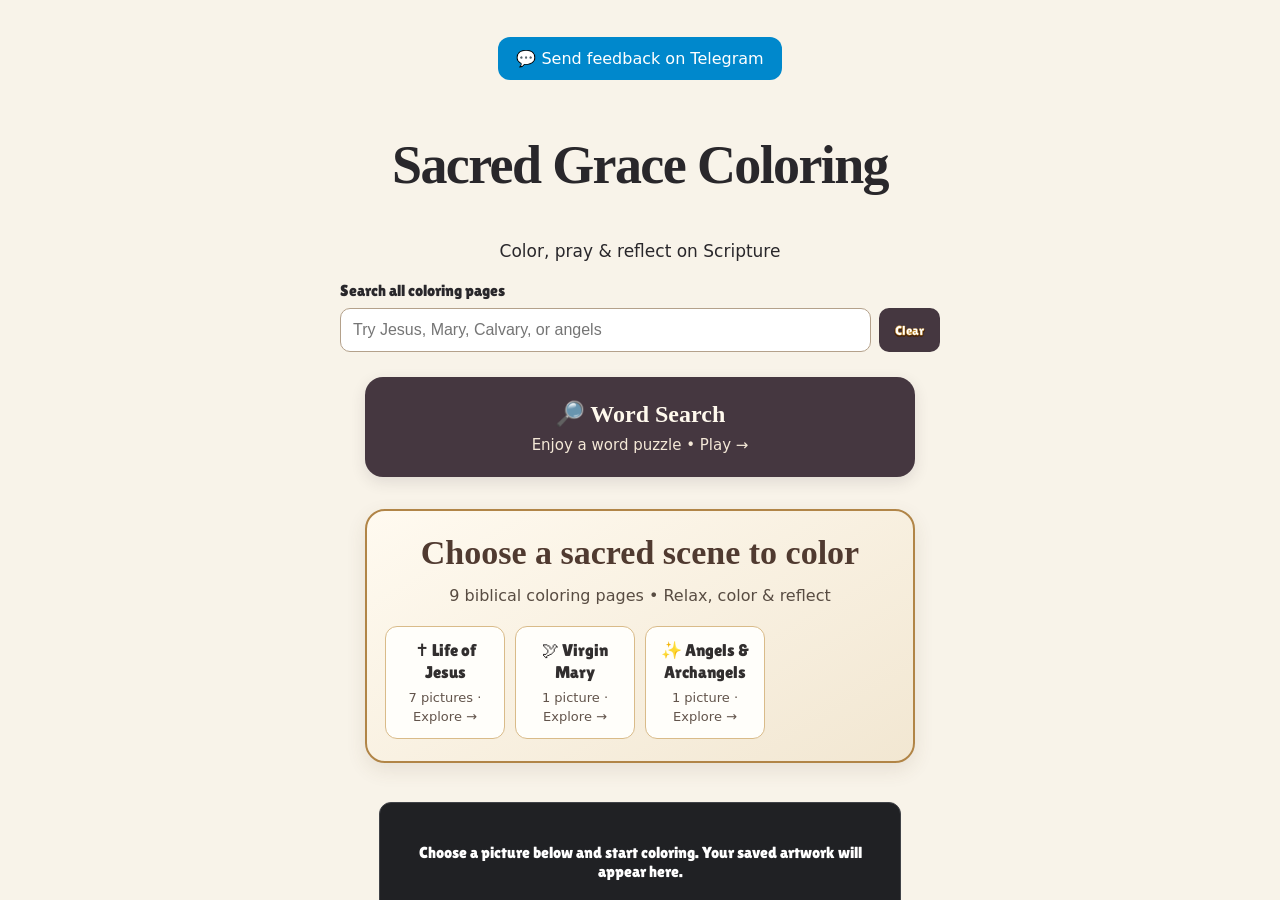
==== commit 2ab02086: "Add files via upload" ====
--- a/index.html
+++ b/index.html
@@ -36,11 +36,7 @@
  function download(blob,name){if(!blob)throw Error('Could not create file');const url=URL.createObjectURL(blob),a=document.createElement('a');a.href=url;a.download=name;document.body.append(a);a.click();a.remove();setTimeout(()=>URL.revokeObjectURL(url),60000);}
  function blob(canvas){return new Promise((resolve,reject)=>{try{canvas.toBlob(b=>b?resolve(b):reject(Error('Could not export picture')),'image/png');}catch(e){reject(e);}});}
  function pdf(canvas){const white=document.createElement('canvas');white.width=canvas.width;white.height=canvas.height;const c=white.getContext('2d');c.fillStyle='#fff';c.fillRect(0,0,white.width,white.height);c.drawImage(canvas,0,0);const binary=atob(white.toDataURL('image/jpeg',.95).split(',')[1]),jpeg=Uint8Array.from(binary,ch=>ch.charCodeAt(0));const scale=Math.min(540/canvas.width,720/canvas.height),w=canvas.width*scale,h=canvas.height*scale,cmd=`q ${w} 0 0 ${h} ${(612-w)/2} ${(792-h)/2} cm /Im0 Do Q`;const parts=[],offsets=[0];let size=0;const add=x=>{const b=typeof x==='string'?enc.encode(x):x;parts.push(b);size+=b.length;};add('%PDF-1.4\n');const object=(id,body)=>{offsets[id]=size;add(`${id} 0 obj\n${body}\nendobj\n`);};object(1,'<< /Type /Catalog /Pages 2 0 R >>');object(2,'<< /Type /Pages /Kids [3 0 R] /Count 1 >>');object(3,'<< /Type /Page /Parent 2 0 R /MediaBox [0 0 612 792] /Resources << /XObject << /Im0 4 0 R >> >> /Contents 5 0 R >>');offsets[4]=size;add(`4 0 obj\n<< /Type /XObject /Subtype /Image /Width ${canvas.width} /Height ${canvas.height} /ColorSpace /DeviceRGB /BitsPerComponent 8 /Filter /DCTDecode /Length ${jpeg.length} >>\nstream\n`);add(jpeg);add('\nendstream\nendobj\n');object(5,`<< /Length ${enc.encode(cmd).length} >>\nstream\n${cmd}\nendstream`);const xref=size;add('xref\n0 6\n0000000000 65535 f \n');for(let i=1;i<6;i++)add(String(offsets[i]).padStart(10,'0')+' 00000 n \n');add(`trailer\n<< /Size 6 /Root 1 0 R >>\nstartxref\n${xref}\n%%EOF`);return new Blob(parts,{type:'application/pdf'});}
- function db(){return new Promise((resolve,reject)=>{const r=indexedDB.open('farmsie-user-images',1);r.onupgradeneeded=()=>r.result.createObjectStore('images');r.onsuccess=()=>resolve(r.result);r.onerror=()=>reject(r.error);});}
- async function put(key,value){const d=await db();try{return await new Promise((resolve,reject)=>{const t=d.transaction('images','readwrite');t.objectStore('images').put(value,key);t.oncomplete=resolve;t.onerror=()=>reject(t.error);t.onabort=()=>reject(t.error);});}finally{d.close();}}
- async function get(key){const d=await db();try{return await new Promise((resolve,reject)=>{const t=d.transaction('images'),r=t.objectStore('images').get(key);r.onsuccess=()=>resolve(r.result);r.onerror=()=>reject(r.error);});}finally{d.close();}}
- async function send(canvas){const b=await blob(canvas);await put('custom',b);location.href='jigsaw.html?from=artwork';}
- return {download,blob,pdf,put,get,send};
+ return {download,blob,pdf};
 })();
 </script>
     <script defer src="https://cloud.umami.is/script.js"
@@ -94,7 +90,7 @@
 </style>
     <meta charset="UTF-8">
     <meta name="viewport" content="width=device-width, initial-scale=1.0, user-scalable=no">
-    <title>Farmsie Coloring Shop</title>
+    <title>Sacred Grace Coloring — Bible Coloring Club</title>
     <script src="https://telegram.org/js/telegram-web-app.js"></script>
 <style>
 body {
@@ -286,7 +282,7 @@
 body > footer {display:flex;flex-wrap:wrap;gap:8px;padding:10px;height:116px;z-index:21;}
 body > footer .action-btn {flex:1 1 40%!important;width:auto!important;min-height:44px;font-size:15px!important;padding:10px!important;}
 #art-export-status {display:none;}
-#make-page-jigsaw {flex-basis:100%!important;}
+
 body #palette-container {bottom:126px;}
 body #farmsie-tools {bottom:202px;}
 body #canvas-container {bottom:260px;}
@@ -345,7 +341,7 @@
     </div>
 
     <footer>
-        <button class="action-btn" id="save-picture-btn">⬇ Save PNG</button><button class="action-btn" id="save-page-pdf">📄 Save PDF</button><button class="action-btn" id="make-page-jigsaw">🧩 Make this a jigsaw</button>
+        <button class="action-btn" id="save-picture-btn">⬇ Save PNG</button><button class="action-btn" id="save-page-pdf">📄 Save PDF</button>
         <p id="art-export-status" role="status" style="font:13px system-ui;color:white;margin:4px"></p>
     </footer>
 
@@ -360,34 +356,20 @@
         const canvas = document.getElementById('coloring-canvas');
         const ctx = canvas.getContext('2d', { willReadFrequently: true });
 
-        let currentPage = 1;
-        let totalPages = 23;
+        let currentPage = 24;
+        let totalPages = 9;
         const pageImages = {
-    1: 'page1.png.png',
-    2: 'page2.png.png',
-    3: 'page3.png.png',
-    4: 'page4.png.png',
-    5: 'file_000000001b3481fdbc02a2d9d05c1c79.png',
-    6: 'file_000000005e1c81fd9c6139b3a75bafb9.png',
-    7: 'file_000000007c2481f7b7a44c4ff447159a.png',
-    8: 'file_000000008b5c81fdb2bd03ef29090ca4.png',
-    9: 'file_0000000094e481fda213fff909ca8e1a.png',
-    10: 'file_00000000aeac81fd81d205f864f7cc03.png',
-    11: 'file_00000000cbe081fdaed85612dcddcc47.png',
-    12: 'file_00000000f66482308954ca8226960577.png',
-    13: 'animal-otter-cafe.png',
-    14: 'nature-waterfall.png',
-    15: 'nature-forest-stream.png',
-    16: 'nature-flower-garden.png',
-    17: 'gum-01-factory.png',
-    18: 'gum-02-ingredients.png',
-    19: 'gum-03-mixing.png',
-    20: 'gum-04-rolling.png',
-    21: 'gum-05-cooling.png',
-    22: 'gum-06-wrapping.png',
-    23: 'gum-07-finale.png'
-};
-        const pageDetails = {"1": {"name": "Jesus & Faith — Picture 1", "tags": "jesus faith farm"}, "2": {"name": "Jesus & Faith — Picture 2", "tags": "jesus faith farm"}, "3": {"name": "Jesus & Faith — Picture 3", "tags": "jesus faith farm"}, "4": {"name": "Jesus & Faith — Picture 4", "tags": "jesus faith farm"}, "5": {"name": "Animals — Picture 1", "tags": "animals animal"}, "6": {"name": "Animals — Picture 2", "tags": "animals animal"}, "7": {"name": "Animals — Picture 3", "tags": "animals animal"}, "8": {"name": "Animals — Picture 4", "tags": "animals animal"}, "9": {"name": "Animals — Picture 5", "tags": "animals animal"}, "10": {"name": "Animals — Picture 6", "tags": "animals animal"}, "11": {"name": "Animals — Picture 7", "tags": "animals animal"}, "12": {"name": "Animals — Picture 8", "tags": "animals animal"}, "13": {"name": "Cozy Otter Café", "tags": "animals animal otter cocoa cookies cafe"}, "14": {"name": "Forest Waterfall", "tags": "nature gardens landscape"}, "15": {"name": "Forest Stream", "tags": "nature gardens landscape"}, "16": {"name": "Flower Garden", "tags": "nature gardens landscape flowers sunflower tulip daisy"}, "17": {"name": "Gum at the Factory", "tags": "gum factory candy sweets"}, "18": {"name": "Gum Ingredients", "tags": "gum factory candy sweets"}, "19": {"name": "Mixing the Gum", "tags": "gum factory candy sweets"}, "20": {"name": "Rolling the Gum", "tags": "gum factory candy sweets"}, "21": {"name": "Cooling the Gum", "tags": "gum factory candy sweets"}, "22": {"name": "Wrapping the Gum", "tags": "gum factory candy sweets"}, "23": {"name": "Gum Factory Finale", "tags": "gum factory candy sweets"}};
+            1: "page1.png.png",
+            2: "page2.png.png",
+            3: "page3.png.png",
+            4: "page4.png.png",
+            24: "images/jesus_mary_at_cross.png",
+            25: "images/three_crosses_calvary.png",
+            26: "images/jesus_praying.png",
+            27: "images/jesus_carries_cross.png",
+            28: "images/saint_michael_archangel.png",
+        };
+        const pageDetails = {"1": {"name": "Life of Jesus — Picture 1", "tags": "jesus bible faith scripture"}, "2": {"name": "Life of Jesus — Picture 2", "tags": "jesus bible faith scripture"}, "3": {"name": "Life of Jesus — Picture 3", "tags": "jesus bible faith scripture"}, "4": {"name": "Life of Jesus — Picture 4", "tags": "jesus bible faith scripture"}, "24": {"name": "Mary at the Foot of the Cross", "tags": "virgin mary jesus crucifixion mother sorrow calvary"}, "25": {"name": "The Three Crosses at Calvary", "tags": "jesus crucifixion golgotha thieves three crosses"}, "26": {"name": "Jesus Prays", "tags": "jesus prayer kneeling jerusalem"}, "27": {"name": "Jesus Carries the Cross", "tags": "jesus passion via dolorosa cross"}, "28": {"name": "Saint Michael the Archangel", "tags": "michael archangel angels sword shield spiritual battle"}};
         let selectedColor = [255, 59, 48, 255];
         const baseImage = new Image();
         let boundaryMask = null;
@@ -666,7 +648,7 @@
                 const url = URL.createObjectURL(blob);
                 const link = document.createElement('a');
                 link.href = url;
-                link.download = `Farmsie-Page-${currentPage}.png`;
+                link.download = `Sacred-Grace-Page-${currentPage}.png`;
                 document.body.appendChild(link);
                 link.click();
                 link.remove();
@@ -677,27 +659,13 @@
 
         document.getElementById('save-page-pdf').onclick = () => {
             if (!pageReady) return alert('Wait for the picture to finish loading.');
-            try { FarmsieFiles.download(FarmsieFiles.pdf(canvas), `Farmsie-Page-${currentPage}.pdf`); }
-            catch { alert('Could not download. Try opening Farmsie in your browser.'); }
-        };
-        document.getElementById('make-page-jigsaw').onclick = async () => {
-            if (!pageReady) return alert('Wait for the picture to finish loading.');
-            const button = document.getElementById('make-page-jigsaw');
-            button.disabled = true;
-            try { autoSaveCurrentPage(); await FarmsieFiles.send(canvas); }
-            catch { alert('Could not transfer the picture. Save PNG, then choose that image in Jigsaw.'); }
-            finally { button.disabled = false; }
+            try { FarmsieFiles.download(FarmsieFiles.pdf(canvas), `Sacred-Grace-Page-${currentPage}.pdf`); }
+            catch { alert('Could not download. Try opening Sacred Grace Coloring in your browser.'); }
         };
 
         loadBookPage(currentPage);
     </script>
-<!-- FARMSIE STEP 6: Paste this whole block AFTER the existing </script> and BEFORE <script>
-(() => {
-const save=document.getElementById('farmsie-paint-save');if(!save)return;
-function combined(){const bg=document.getElementById('farmsie-paint-background'),fg=document.getElementById('farmsie-paint-overlay'),c=document.createElement('canvas');c.width=bg.width;c.height=bg.height;const ctx=c.getContext('2d');ctx.fillStyle='white';ctx.fillRect(0,0,c.width,c.height);ctx.drawImage(bg,0,0);ctx.drawImage(fg,0,0);return c;}
-for(const [label,action] of [['Save PDF',()=>FarmsieFiles.download(FarmsieFiles.pdf(combined()),'Farmsie-My-Artwork.pdf')],['Make this a jigsaw',()=>FarmsieFiles.send(combined())]]) {const b=document.createElement('button');b.textContent=label;b.onclick=async()=>{b.disabled=true;try{await action();}catch{alert('Could not export. Try Save Picture and upload it in Jigsaw.');}finally{b.disabled=false;}};save.after(b);}
-})();
-</script></body> -->
+
 <style>
   #farmsie-tools {
     position: fixed; left: 0; right: 0; bottom: 146px; z-index: 20;
@@ -724,7 +692,7 @@
   const tools = document.createElement('div');
   tools.id = 'farmsie-tools';
   tools.setAttribute('role', 'toolbar');
-  tools.setAttribute('aria-label', 'Farmsie coloring tools');
+  tools.setAttribute('aria-label', 'Sacred Grace coloring tools');
   tools.innerHTML = `
     <button type="button" data-tool="brush" class="active">🖌 Brush</button>
     <button type="button" data-tool="pencil">✏️ Pencil</button>
@@ -982,9 +950,18 @@
             const sx=Math.max(0,Math.min(art.width-1,Math.round(x-(length?dx/length*reach:0))));
             const sy=Math.max(0,Math.min(art.height-1,Math.round(y-(length?dy/length*reach:0))));
             const source=(sy*art.width+sx)*4,b=.85*opacity*Math.sqrt(1-distance/radius);
+            // Paint contains the original outline's shading. Never pick up or
+            // alter outline pixels, including their antialiased gray edges.
+            // This mask comes from the ORIGINAL, so user-painted black still blends.
+            if(keepLines && (Math.min(original[k],original[k+1],original[k+2])<250 ||
+              Math.min(original[source],original[source+1],original[source+2])<250))continue;
             const a=d[k+3]/255,sa=smudge[source+3]/255,out=a*(1-b)+sa*b;
-            for(let c=0;c<3;c++)d[k+c]=out?Math.round((d[k+c]*a*(1-b)+smudge[source+c]*sa*b)/out):0;
-            if(keepLines && Math.max(original[k],original[k+1],original[k+2])<24)d[k]=d[k+1]=d[k+2]=0;
+            for(let c=0;c<3;c++){
+              // Remove any near-white paper shading from the carried pigment,
+              // then reapply the destination's original shading in place.
+              const carried=keepLines?Math.min(255,smudge[source+c]*255/original[source+c])*original[k+c]/255:smudge[source+c];
+              d[k+c]=out?Math.round((d[k+c]*a*(1-b)+carried*sa*b)/out):0;
+            }
             d[k+3]=Math.round(out*255);continue;
           }
           let amount=opacity*Math.min(1,Math.max(0,radius-distance+.5));
@@ -1234,14 +1211,14 @@
     💬 Send feedback on Telegram
     </a>
 
-    <h2>🌻 Farmsie Coloring Shop</h2>
+    <h2>✝ Sacred Grace Coloring</h2>
 
     <p>Choose your favorite picture to color!</p>
 
     <div style="max-width:600px;margin:16px auto;text-align:left;">
       <label for="farmsie-search">Search all coloring pages</label>
       <div style="display:flex;gap:8px;margin-top:8px;">
-        <input id="farmsie-search" type="search" placeholder="Try otter, flowers, nature, or gum" autocomplete="off" style="min-width:0;flex:1;padding:12px;border:1px solid #888;border-radius:10px;font:16px sans-serif;background:white;color:#111;">
+        <input id="farmsie-search" type="search" placeholder="Try Jesus, Mary, Calvary, or angels" autocomplete="off" style="min-width:0;flex:1;padding:12px;border:1px solid #888;border-radius:10px;font:16px sans-serif;background:white;color:#111;">
         <button type="button" id="farmsie-clear-search">Clear</button>
       </div>
       <p id="farmsie-search-status" role="status" aria-live="polite"></p>
@@ -1262,7 +1239,7 @@
 
     const grid = document.getElementById('farmsie-picture-grid');
 
-    for (let number = 1; number <= totalPages; number++) {
+    for (const number of Object.keys(pageImages).map(Number)) {
 
         const card = document.createElement('button');
 
@@ -1345,155 +1322,18 @@
     const back = oldBack.cloneNode(true);
     oldBack.replaceWith(back);
 
-    // Categories available now or planned for later.
+    // Only biblical coloring collections are shown. Existing page IDs 1–4
+    // are deliberately retained to preserve saved artwork keys.
     const categories = [
-        { id: 'faith', name: '✝️ Faith & Farm' },
-        { id: 'animals', name: '🐮 Animals' },
-        { id: 'nature', name: '🌻 Nature & Gardens' },
-        { id: 'gum', name: '🍬 Gum Factory' },
-        { id: 'imports', name: '📥 My Imports' }
+        { id: 'jesus', name: '✝ Life of Jesus' },
+        { id: 'mary', name: '🕊 Virgin Mary' },
+        { id: 'angels', name: '✨ Angels & Archangels' }
     ];
-
-    // Our first real coloring book.
     const books = [
-    {
-        title: 'My First Farmsie Coloring Book',
-        category: 'faith',
-        pages: [1, 2, 3, 4]
-    },
-    {
-        title: 'Animal Adventures',
-        category: 'animals',
-        pages: [5, 6, 7, 8, 9, 10, 11, 12, 13]
-    },
-    {
-        title: 'Nature & Gardens',
-        category: 'nature',
-        pages: [14, 15, 16]
-    },
-    {
-        title: 'Gum Factory Adventure',
-        category: 'gum',
-        pages: [17, 18, 19, 20, 21, 22, 23]
-    }
-];
-
-    const importedBook = {title: 'My Imported Pictures', category: 'imports', pages: []};
-    books.push(importedBook);
-
-    // FARMSIE IMPORT STORAGE START
-    let importedRecords = [];
-    let importStorageError = false;
-    function registerImport(record) {
-        const number = ++totalPages;
-        pageImages[number] = URL.createObjectURL(record.blob);
-        pageDetails[number] = {name: record.name, tags: 'my imports uploaded personal', importId: record.id};
-        importedBook.pages.push(number);
-        return number;
-    }
-    const importsReady = (async () => {
-        try {
-            importedRecords = await FarmsieFiles.get('gallery-imports-v1') || [];
-            if (!Array.isArray(importedRecords)) throw Error('Invalid saved collection');
-            importedRecords.forEach(registerImport);
-        } catch (error) {
-            importStorageError = true;
-            console.warn('Could not load imported pictures', error);
-        }
-    })();
-    async function importPicture(file) {
-        await importsReady;
-        if (importStorageError) throw Error('Picture storage is unavailable. Please reopen the app in your browser and try again.');
-        if (!file || !/^image\/(png|jpeg|webp|gif)$/.test(file.type)) throw Error('Choose a PNG, JPG, WebP, or GIF picture.');
-        if (file.size > 20 * 1024 * 1024) throw Error('Choose a picture smaller than 20 MB.');
-        const source = URL.createObjectURL(file);
-        let image;
-        try {
-            image = await new Promise((resolve, reject) => {
-                const img = new Image();
-                img.onload = () => resolve(img);
-                img.onerror = () => reject(Error('This picture could not be opened. Try a PNG or JPG.'));
-                img.src = source;
-            });
-            const scale = Math.min(1, 1800 / Math.max(image.naturalWidth, image.naturalHeight));
-            const surface = document.createElement('canvas');
-            surface.width = Math.max(1, Math.round(image.naturalWidth * scale));
-            surface.height = Math.max(1, Math.round(image.naturalHeight * scale));
-            const context = surface.getContext('2d');
-            context.fillStyle = '#fff';
-            context.fillRect(0, 0, surface.width, surface.height);
-            context.drawImage(image, 0, 0, surface.width, surface.height);
-            const record = {
-                id: 'import-' + crypto.randomUUID(),
-                name: file.name.replace(/\.[^.]+$/, '').slice(0, 80) || 'My picture',
-                blob: await FarmsieFiles.blob(surface)
-            };
-            const next = [...importedRecords, record];
-            try { await FarmsieFiles.put('gallery-imports-v1', next); }
-            catch { throw Error('Could not save this picture on your device. Free some browser storage and try again.'); }
-            importedRecords = next;
-            return registerImport(record);
-        } finally { URL.revokeObjectURL(source); }
-    }
-    let deletingImport=false;
-    async function deleteImport(number,button){
-      if(deletingImport || importButton.disabled)return;
-      const info=pageDetails[number];if(!info?.importId)return;
-      if(!confirm('Delete “'+info.name+'” from My Imports and remove its saved artwork? Your original file on your phone will not be deleted.'))return;
-      deletingImport=true;button.disabled=true;importButton.disabled=true;
-      try{
-        await saveQueue;
-        const next=importedRecords.filter(record=>record.id!==info.importId);
-        await FarmsieFiles.put('gallery-imports-v1',next);
-        importedRecords=next;importedBook.pages=importedBook.pages.filter(n=>n!==number);
-        const url=pageImages[number];delete pageImages[number];delete pageDetails[number];
-        if(currentPage===number)loadBookPage(1);
-        URL.revokeObjectURL(url);
-        showPictures(importedBook);updateSearch();
-        importMessage.textContent='Picture removed from My Imports.';
-        try{
-          const db=await openProgressDB();
-          await new Promise((resolve,reject)=>{
-            const t=db.transaction(progressStoreName,'readwrite'),r=t.objectStore(progressStoreName).openCursor();
-            r.onsuccess=()=>{const row=r.result;if(!row)return;if(String(row.key).endsWith('|'+info.importId))row.delete();row.continue();};
-            t.oncomplete=resolve;t.onerror=()=>reject(t.error);t.onabort=()=>reject(t.error);
-          });
-        }catch(error){console.warn('Saved import cleanup failed',error);}
-      }catch(error){importMessage.textContent='Could not delete the picture. Please try again.';button.disabled=false;}
-      finally{deletingImport=false;importButton.disabled=false;}
-    }
-    // FARMSIE IMPORT STORAGE END
-
-    const importPanel = document.createElement('div');
-    importPanel.style.cssText = 'max-width:600px;margin:18px auto;padding:16px;border-radius:16px;background:#202225;color:white;';
-    const importButton = document.createElement('button');
-    importButton.type = 'button';
-    importButton.textContent = '📥 Import Picture';
-    importButton.style.cssText = 'background:#0088cc;color:white;padding:16px 24px;border:0;border-radius:14px;font-size:20px;min-height:48px;';
-    const picker = document.createElement('input');
-    picker.type = 'file'; picker.accept = 'image/png,image/jpeg,image/webp,image/gif'; picker.hidden = true;
-    const importMessage = document.createElement('p');
-    importMessage.setAttribute('role', 'status');
-    importMessage.style.cssText = 'font:16px/1.5 system-ui;color:white;margin:10px 0 0;';
-    importMessage.textContent = 'Import a picture and paint over it. Layers keep your edits separate; Eraser clears the selected layer. Saved in My Imports on this device.';
-    importPanel.append(importButton, picker, importMessage);
-    grid.before(importPanel);
-    importButton.onclick = () => picker.click();
-    picker.onchange = async () => {
-        const file = picker.files[0];
-        if (!file) return;
-        importButton.disabled = true;
-        importMessage.textContent = 'Adding your picture…';
-        try {
-            const number = await importPicture(file);
-            search.value = ''; updateSearch();
-            showCategories();
-            loadBookPage(number);
-            menu.hidden = true;
-            importMessage.textContent = 'Picture saved in My Imports on this device. You can reopen it anytime.';
-        } catch (error) { importMessage.textContent = error.message; }
-        finally { importButton.disabled = false; picker.value = ''; }
-    };
+        { title: 'Life of Jesus', category: 'jesus', pages: [1, 2, 3, 4, 25, 26, 27] },
+        { title: 'Mary & the Passion', category: 'mary', pages: [24] },
+        { title: 'Heavenly Angels', category: 'angels', pages: [28] }
+    ];
 
     function prepareScreen(title, message, backText, backAction) {
         heading.style.removeProperty('font-size');
@@ -1533,58 +1373,34 @@
             card.style.opacity = '0.5';
         }
 
-        const importedNumber=importedBook.pages.find(number=>pageImages[number]===image);
-        if(importedNumber){
-          const wrapper=document.createElement('div');wrapper.className='farmsie-import-wrap';
-          const remove=document.createElement('button');remove.type='button';remove.className='farmsie-import-delete';
-          remove.textContent='🗑 Delete picture';remove.setAttribute('aria-label','Delete '+title);
-          remove.onclick=()=>deleteImport(importedNumber,remove);
-          wrapper.append(card,remove);grid.append(wrapper);
-        }else grid.appendChild(card);
+        grid.appendChild(card);
     }
 
 function showCategories() {
     prepareScreen(
-        'Farmsie',
-        'Your coloring',
+        'Sacred Grace Coloring',
+        'Color, pray & reflect on Scripture',
         '← Continue Coloring',
         () => { menu.hidden = true; }
     );
 
     const homeTitle = menu.querySelector('h2');
-homeTitle.style.fontSize = 'clamp(44px, 12vw, 68px)';
+    homeTitle.style.fontSize = 'clamp(32px, 8vw, 54px)';
 
     const wordSearch = document.createElement('a');
     wordSearch.href = 'word-search.html';
-    wordSearch.style.cssText = 'display:block;grid-column:1/-1;background:#174b3c;color:white;padding:22px;border-radius:18px;text-decoration:none;margin-bottom:16px;font:700 24px system-ui;';
-    wordSearch.innerHTML = '🔎 Word Search <span style="display:block;font-size:15px;font-weight:400;margin-top:8px">12 topics · Up to 30 words per puzzle · Sound & vibration · Play →</span>';
+    wordSearch.className = 'sacred-word-search';
+    wordSearch.innerHTML = '🔎 Word Search <span>Enjoy a word puzzle • Play →</span>';
     grid.appendChild(wordSearch);
-    for (const [href, title, description] of [
-        ['activities.html?v=3#memory', '🐾 Memory Match', 'Find matching pairs · Animals, food & space'],
-        ['jigsaw.html?v=3', '🧩 Coloring-page Jigsaws', 'Use your coloring or upload any picture · 9 to 1,000 pieces']
-
-    ]) {
-        const activity = document.createElement('a');
-        activity.href = href;
-        activity.style.cssText = wordSearch.style.cssText;
-        const heading = document.createElement('span');
-        heading.textContent = title;
-        const detail = document.createElement('span');
-        detail.style.cssText = 'display:block;font-size:15px;font-weight:400;margin-top:8px';
-        detail.textContent = description + ' · Play →';
-        activity.append(heading, detail);
-        grid.appendChild(activity);
-    }
-
 
     const billboard = document.createElement('section');
     billboard.className = 'farmsie-billboard';
     billboard.setAttribute('aria-label', 'Available coloring collections');
     const billboardTitle = document.createElement('h3');
-    billboardTitle.textContent = 'Pick a picture. Make it yours.';
+    billboardTitle.textContent = 'Choose a sacred scene to color';
     billboard.appendChild(billboardTitle);
     const billboardSummary = document.createElement('p');
-    billboardSummary.textContent = totalPages + ' free coloring pages • Choose any picture • Color at your own pace';
+    billboardSummary.textContent = totalPages + ' biblical coloring pages • Relax, color & reflect';
     billboard.appendChild(billboardSummary);
     const billboardCollections = document.createElement('div');
     billboardCollections.className = 'farmsie-billboard-collections';
@@ -1635,7 +1451,7 @@
     grid.appendChild(preview);
 
     const heading = document.createElement('h3');
-    heading.textContent = 'Categories';
+    heading.textContent = 'Biblical Collections';
     heading.style.cssText =
         'grid-column:1 / -1; margin:0 0 12px;';
     grid.appendChild(heading);
@@ -1757,7 +1573,6 @@
 
     // SCREEN 2: BOOKS
     function showBooks(category) {
-        if (category.id === 'imports') { showPictures(importedBook); return; }
 
         prepareScreen(
             category.name,
@@ -1785,13 +1600,13 @@
 
         prepareScreen(
             book.title,
-            book.category === 'imports' ? (book.pages.length ? 'Choose one of your imported pictures!' : 'Tap Import Picture above to add your first picture.') : 'Choose a picture to color!',
+            'Choose a picture to color!',
             '← Back to Books',
             () => {
                 const category = categories.find(
                     item => item.id === book.category
                 );
-                if (category.id === 'imports') showCategories(); else showBooks(category);
+                showBooks(category);
             }
         );
 
@@ -1833,7 +1648,7 @@
         back.hidden = !!query;
         if (!query) { status.textContent = ''; return; }
         const matches = Object.keys(pageDetails).map(Number).filter(number => matchesPage(number, query));
-        status.textContent = matches.length ? matches.length + (matches.length === 1 ? ' picture found' : ' pictures found') : 'No pictures found. Try animals, nature, flowers, or gum.';
+        status.textContent = matches.length ? matches.length + (matches.length === 1 ? ' picture found' : ' pictures found') : 'No pictures found. Try Jesus, Mary, prayer, or angels.';
         matches.forEach(number => {
             const book = books.find(book => book.pages.includes(number));
             const category = categories.find(category => category.id === book.category);
@@ -1854,819 +1669,18 @@
 
     // Begin at the category selection screen.
     showCategories();
-    importsReady.then(() => {
-        if (heading.textContent === 'Farmsie') showCategories();
-        updateSearch();
-        if (importStorageError) importMessage.textContent = 'Could not open picture storage. Reopen the app in your browser to import pictures.';
-    });
+
 
 })();
 </script>
 
 <!-- END FARMSIE BOOK LIBRARY -->
-<!-- FARMSIE PAINT YOUR PHOTO -->
-
-<style>
-#farmsie-paint-screen[hidden] {
-  display: none;
-}
-
-#farmsie-paint-screen {
-  position: fixed;
-  inset: 0;
-  z-index: 500;
-  overflow-y: auto;
-  background: #F7F9FC;
-  padding: 20px 12px 90px;
-  box-sizing: border-box;
-  text-align: center;
-}
-
-#farmsie-paint-screen h2 {
-  color: #2ECC71;
-}
-
-#farmsie-paint-screen button {
-  background: #0088CC;
-  color: white;
-  border: none;
-  padding: 12px;
-  border-radius: 12px;
-  font-weight: bold;
-  margin: 5px;
-}
-
-#farmsie-upload-button {
-  background: #2ECC71;
-  color: white;
-  padding: 14px;
-  border: none;
-  border-radius: 15px;
-  font-weight: bold;
-  margin: 15px auto;
-  display: block;
-}
-
-#farmsie-paint-stage {
-  position: relative;
-  width: min(92vw, 450px);
-  aspect-ratio: 1;
-  margin: 15px auto;
-  background: white;
-  border-radius: 15px;
-  overflow: hidden;
-  box-shadow: 0 5px 15px #0002;
-}
-
-#farmsie-paint-stage canvas {
-  position: absolute;
-  inset: 0;
-  width: 100%;
-  height: 100%;
-}
-
-#farmsie-paint-overlay {
-  touch-action: none;
-}
-
-.farmsie-paint-tools {
-  margin: 15px auto;
-  max-width: 450px;
-}
-
-.farmsie-paint-tools label {
-  display: block;
-  margin: 12px;
-}
-
-#farmsie-paint-size {
-  width: 85%;
-}
-
-#farmsie-photo-input {
-  margin: 12px auto;
-  max-width: 90%;
-}
-
-#farmsie-paint-status {
-  color: #555;
-  font-size: 14px;
-}
-</style>
-
-<section id="farmsie-paint-screen" hidden>
-
-  <button id="farmsie-paint-back">
-    ← Back to Gallery
-  </button>
-
-  <h2>🎨 Paint Your Own Photo</h2>
-
-  <p>
-    Upload a picture and paint directly over it!
-  </p>
-
-  <input
-    id="farmsie-photo-input"
-    type="file"
-    accept="image/*"
-  >
-
-  <div id="farmsie-paint-stage">
-    <canvas id="farmsie-paint-background"></canvas>
-    <canvas id="farmsie-paint-overlay"></canvas>
-  </div>
-
-  <div class="farmsie-paint-tools">
-
-    <label>
-      🎨 Choose Color
-      <input
-        id="farmsie-paint-color"
-        type="color"
-        value="#FF3B30"
-      >
-    </label>
-
-    <input
-  id="farmsie-paint-size"
-  type="range"
-  min="1"
-  max="50"
-  value="3"
-  step="1"
->
-    </label>
-
-    <button id="farmsie-paint-brush">
-      🖌️ Brush
-    </button>
-
-    <button id="farmsie-paint-eraser">
-      🧽 Eraser
-    </button>
-
-    <button id="farmsie-paint-undo">
-      ↶ Undo
-    </button>
-
-    <button id="farmsie-paint-clear">
-      ⟲ Clear Paint
-    </button>
-
-  </div>
-
-  <button id="farmsie-paint-save">
-    💾 Save My Artwork
-  </button>
-
-  <p id="farmsie-paint-status">
-    Choose a picture to begin.
-  </p>
-
-</section>
-
-<script>
-(() => {
-
-  const screen = document.getElementById(
-    "farmsie-paint-screen"
-  );
-
-  const gallery = document.getElementById(
-    "farmsie-menu"
-  );
-
-  const stage = document.getElementById(
-    "farmsie-paint-stage"
-  );
-
-  const background = document.getElementById(
-    "farmsie-paint-background"
-  );
-
-  const overlay = document.getElementById(
-    "farmsie-paint-overlay"
-  );
-
-  const bg = background.getContext("2d");
-
-  const paint = overlay.getContext("2d", {
-    willReadFrequently: true
-  });
-
-  const color = document.getElementById(
-    "farmsie-paint-color"
-  );
-
-  const size = document.getElementById(
-    "farmsie-paint-size"
-  );
-
-  const status = document.getElementById(
-    "farmsie-paint-status"
-  );
-
-  const SIZE = 900;
-
-  background.width = SIZE;
-  background.height = SIZE;
-
-  overlay.width = SIZE;
-  overlay.height = SIZE;
-
-  let loaded = false;
-  let drawing = false;
-  let erasing = false;
-  let lastPoint = null;
-
-  const history = [];
-
-  bg.fillStyle = "white";
-  bg.fillRect(0, 0, SIZE, SIZE);
-
-  // Imports now use the main workspace; the duplicate gallery entry is retired.
-
-  document.getElementById(
-    "farmsie-paint-back"
-  ).onclick = () => {
-    screen.hidden = true;
-  };
-
-  // Upload picture.
-
-  document.getElementById(
-    "farmsie-photo-input"
-  ).onchange = event => {
-
-    const file = event.target.files[0];
-
-    if (!file) return;
-
-    const url = URL.createObjectURL(file);
-
-    const image = new Image();
-
-    image.onload = () => {
-
-      bg.fillStyle = "white";
-      bg.fillRect(0, 0, SIZE, SIZE);
-
-      const scale = Math.min(
-        SIZE / image.width,
-        SIZE / image.height
-      );
-
-      const width = image.width * scale;
-      const height = image.height * scale;
-
-      const x = (SIZE - width) / 2;
-      const y = (SIZE - height) / 2;
-
-      bg.drawImage(
-        image,
-        x,
-        y,
-        width,
-        height
-      );
-
-      paint.clearRect(0, 0, SIZE, SIZE);
-
-      history.length = 0;
-
-      loaded = true;
-
-      status.textContent =
-        "Photo loaded! Start painting.";
-
-      URL.revokeObjectURL(url);
-    };
-
-    image.onerror = () => {
-      status.textContent = "Could not open this picture.";
-      URL.revokeObjectURL(url);
-    };
-
-    image.src = url;
-  };
-
-  // Painting controls.
-
-  function getPoint(event) {
-
-    const rect = overlay.getBoundingClientRect();
-
-    return {
-      x: (event.clientX - rect.left)
-         * SIZE / rect.width,
-
-      y: (event.clientY - rect.top)
-         * SIZE / rect.height
-    };
-  }
-
-  function saveUndo() {
-
-    history.push(
-      paint.getImageData(0, 0, SIZE, SIZE)
-    );
-
-    if (history.length > 6) {
-      history.shift();
-    }
-  }
-
-  function drawLine(from, to) {
-
-    paint.save();
-
-    paint.globalCompositeOperation =
-      erasing ? "destination-out" : "source-over";
-
-    paint.strokeStyle = color.value;
-
-    paint.lineWidth =
-  Number(size.value) *
-  SIZE / stage.getBoundingClientRect().width;
-
-    paint.lineCap = "round";
-    paint.lineJoin = "round";
-
-    paint.beginPath();
-
-    paint.moveTo(from.x, from.y);
-
-    paint.lineTo(to.x, to.y);
-
-    paint.stroke();
-
-    // Draw a dot for a single tap.
-    if (from.x === to.x && from.y === to.y) {
-      paint.fillStyle = color.value;
-      paint.beginPath();
-      paint.arc(
-        to.x, to.y,
-        paint.lineWidth / 2,
-        0, Math.PI * 2
-      );
-      paint.fill();
-    }
-
-    paint.restore();
-    if (!erasing) window.farmsieHaptics?.pulse();
-  }
-
-  overlay.addEventListener("pointerdown", event => {
-
-    if (!loaded) return;
-
-    event.preventDefault();
-
-    overlay.setPointerCapture(event.pointerId);
-
-    saveUndo();
-
-    drawing = true;
-    lastPoint = getPoint(event);
-
-    drawLine(lastPoint, lastPoint);
-  });
-
-  overlay.addEventListener("pointermove", event => {
-
-    if (!drawing) return;
-
-    event.preventDefault();
-
-    const point = getPoint(event);
-
-    drawLine(lastPoint, point);
-
-    lastPoint = point;
-  });
-
-  function finishPainting() {
-    drawing = false;
-    lastPoint = null;
-  }
-
-  overlay.addEventListener(
-    "pointerup", finishPainting
-  );
-
-  overlay.addEventListener(
-    "pointercancel", finishPainting
-  );
-
-  document.getElementById(
-    "farmsie-paint-brush"
-  ).onclick = () => {
-    erasing = false;
-    status.textContent = "Brush selected.";
-  };
-
-  document.getElementById(
-    "farmsie-paint-eraser"
-  ).onclick = () => {
-    erasing = true;
-    status.textContent = "Eraser selected.";
-  };
-
-  document.getElementById(
-    "farmsie-paint-undo"
-  ).onclick = () => {
-
-    if (!history.length) return;
-
-    paint.putImageData(history.pop(), 0, 0);
-  };
-
-  document.getElementById(
-    "farmsie-paint-clear"
-  ).onclick = () => {
-
-    if (!loaded) return;
-
-    if (!confirm("Remove all paint from this photo?")) {
-      return;
-    }
-
-    saveUndo();
-
-    paint.clearRect(0, 0, SIZE, SIZE);
-  };
-
-  // Download the original photo with paint on top.
-
-  document.getElementById(
-    "farmsie-paint-save"
-  ).onclick = () => {
-
-    if (!loaded) {
-      alert("Please upload a photo first.");
-      return;
-    }
-
-    const result = document.createElement("canvas");
-
-    result.width = SIZE;
-    result.height = SIZE;
-
-    const ctx = result.getContext("2d");
-
-    ctx.drawImage(background, 0, 0);
-    ctx.drawImage(overlay, 0, 0);
-
-    result.toBlob(blob => {
-
-      if (!blob) return;
-
-      const url = URL.createObjectURL(blob);
-
-      const link = document.createElement("a");
-
-      link.href = url;
-      link.download = "Farmsie-My-Artwork.png";
-
-      document.body.appendChild(link);
-
-      link.click();
-      link.remove();
-
-      setTimeout(() => {
-        URL.revokeObjectURL(url);
-      }, 60000);
-
-      status.textContent = "Artwork saved!";
-    }, "image/png");
-  };
-
-})();
-</script>
-
-<!-- END FARMSIE PAINT YOUR PHOTO -->
-<!-- FARMSIE PHOTO PAINTING ZOOM -->
-
-<style>
-#farmsie-photo-zoom-controls {
-  display: flex;
-  justify-content: center;
-  flex-wrap: wrap;
-  gap: 6px;
-  margin: 15px auto;
-}
-
-#farmsie-photo-zoom-controls button {
-  background: #0088CC;
-  color: white;
-  border: none;
-  border-radius: 12px;
-  padding: 11px 13px;
-  font-weight: bold;
-  cursor: pointer;
-}
-
-#farmsie-photo-zoom-controls button.active {
-  background: #2ECC71;
-}
-
-#farmsie-paint-viewport {
-  position: relative;
-  width: min(92vw, 450px);
-  aspect-ratio: 1;
-  margin: 15px auto;
-  overflow: hidden;
-  border-radius: 15px;
-  background: white;
-  box-shadow: 0 5px 15px #0002;
-}
-
-#farmsie-paint-viewport #farmsie-paint-stage {
-  width: 100%;
-  height: 100%;
-  margin: 0;
-  border-radius: 0;
-  box-shadow: none;
-  transform-origin: 0 0;
-}
-</style>
-
-<script>
-(() => {
-
-  const stage = document.getElementById(
-    "farmsie-paint-stage"
-  );
-
-  const overlay = document.getElementById(
-    "farmsie-paint-overlay"
-  );
-
-  if (!stage || !overlay) return;
-
-  // Create a viewport around the painting canvas.
-
-  const viewport = document.createElement("div");
-
-  viewport.id = "farmsie-paint-viewport";
-
-  stage.parentNode.insertBefore(viewport, stage);
-
-  viewport.appendChild(stage);
-
-  // Create zoom controls.
-
-  const controls = document.createElement("div");
-
-  controls.id = "farmsie-photo-zoom-controls";
-
-  controls.innerHTML = `
-    <button type="button" id="photo-zoom-in">
-      🔍 +
-    </button>
-
-    <button type="button" id="photo-zoom-out">
-      🔍 −
-    </button>
-
-    <button type="button" id="photo-zoom-reset">
-      100%
-    </button>
-
-    <button type="button" id="photo-move">
-      ✋ Move
-    </button>
-
-    <button type="button" id="photo-draw" class="active">
-      🎨 Draw
-    </button>
-  `;
-
-  viewport.before(controls);
-
-  let zoom = 1;
-  let panX = 0;
-  let panY = 0;
-
-  let moveMode = false;
-  let dragging = false;
-  let dragPointerId = null;
-
-  let lastX = 0;
-  let lastY = 0;
-
-  const zoomIn = document.getElementById("photo-zoom-in");
-  const zoomOut = document.getElementById("photo-zoom-out");
-  const zoomReset = document.getElementById("photo-zoom-reset");
-  const moveButton = document.getElementById("photo-move");
-  const drawButton = document.getElementById("photo-draw");
-
-  function limitPan() {
-
-    const width = viewport.clientWidth;
-    const height = viewport.clientHeight;
-
-    panX = Math.max(
-      width * (1 - zoom),
-      Math.min(0, panX)
-    );
-
-    panY = Math.max(
-      height * (1 - zoom),
-      Math.min(0, panY)
-    );
-  }
-
-  function updateView() {
-
-    limitPan();
-
-    stage.style.transform =
-      `translate(${panX}px, ${panY}px) scale(${zoom})`;
-
-    zoomReset.textContent =
-      Math.round(zoom * 100) + "%";
-  }
-
-  function setZoom(nextZoom) {
-
-    const oldZoom = zoom;
-
-    const newZoom = Math.max(
-  1,
-  Math.min(10, nextZoom)
-);
-
-    const centerX = viewport.clientWidth / 2;
-    const centerY = viewport.clientHeight / 2;
-
-    panX = centerX -
-      ((centerX - panX) / oldZoom) * newZoom;
-
-    panY = centerY -
-      ((centerY - panY) / oldZoom) * newZoom;
-
-    zoom = newZoom;
-
-    updateView();
-  }
-
-  zoomIn.onclick = () => {
-    setZoom(zoom * 1.5);
-  };
-
-  zoomOut.onclick = () => {
-    setZoom(zoom / 1.5);
-  };
-
-  zoomReset.onclick = () => {
-
-    zoom = 1;
-    panX = 0;
-    panY = 0;
-
-    updateView();
-  };
-
-  // Switch between moving and painting.
-
-  moveButton.onclick = () => {
-
-    moveMode = true;
-
-    moveButton.classList.add("active");
-    drawButton.classList.remove("active");
-  };
-
-  drawButton.onclick = () => {
-
-    moveMode = false;
-
-    drawButton.classList.add("active");
-    moveButton.classList.remove("active");
-  };
-
-  // Capture movement before the normal painting handlers.
-  // This prevents dragging from accidentally drawing.
-
-  overlay.addEventListener("pointerdown", event => {
-
-    if (!moveMode) return;
-
-    event.preventDefault();
-    event.stopImmediatePropagation();
-
-    dragging = true;
-    dragPointerId = event.pointerId;
-
-    lastX = event.clientX;
-    lastY = event.clientY;
-
-    overlay.setPointerCapture(event.pointerId);
-
-  }, true);
-
-  overlay.addEventListener("pointermove", event => {
-
-    if (!moveMode) return;
-
-    event.preventDefault();
-    event.stopImmediatePropagation();
-
-    if (!dragging || event.pointerId !== dragPointerId) {
-      return;
-    }
-
-    panX += event.clientX - lastX;
-    panY += event.clientY - lastY;
-
-    lastX = event.clientX;
-    lastY = event.clientY;
-
-    updateView();
-
-  }, true);
-
-  function stopMoving(event) {
-
-    if (!moveMode) return;
-
-    event.preventDefault();
-    event.stopImmediatePropagation();
-
-    if (event.pointerId === dragPointerId) {
-      dragging = false;
-      dragPointerId = null;
-    }
-  }
-
-  overlay.addEventListener("pointerup", stopMoving, true);
-
-  overlay.addEventListener("pointercancel", stopMoving, true);
-
-  updateView();
-
-})();
-</script>
-
-<!-- END FARMSIE PHOTO PAINTING ZOOM -->
-<!-- FARMSIE DRAW MODE FIX -->
-
-<script>
-(() => {
-
-  const drawButton =
-    document.getElementById("photo-draw");
-
-  const brushButton =
-    document.getElementById("farmsie-paint-brush");
-
-  const eraserButton =
-    document.getElementById("farmsie-paint-eraser");
-
-  if (!drawButton || !brushButton || !eraserButton) {
-    return;
-  }
-
-  brushButton.addEventListener("click", () => {
-    drawButton.click();
-  });
-
-  eraserButton.addEventListener("click", () => {
-    drawButton.click();
-  });
-
-})();
-</script>
-
-<!-- END FARMSIE DRAW MODE FIX -->
-<!-- FARMSIE LANGUAGE ADVENTURES -->
-
-<section id="farmsie-language-screen" hidden>
-
-  <h2>🌻 Welcome to Farmsie Language Adventures!</h2>
-
-  <p>What language would you like to learn?</p>
-
-  <button type="button" data-language="en">
-    🇺🇸 Learn English
-  </button>
-
-  <button type="button" data-language="es">
-    🇲🇽 Learn Spanish
-  </button>
-
-  <p>More languages coming soon!</p>
-
-</section>
-<script>
-(() => {
-const save=document.getElementById('farmsie-paint-save');if(!save)return;
-function combined(){const bg=document.getElementById('farmsie-paint-background'),fg=document.getElementById('farmsie-paint-overlay'),c=document.createElement('canvas');c.width=bg.width;c.height=bg.height;const ctx=c.getContext('2d');ctx.fillStyle='white';ctx.fillRect(0,0,c.width,c.height);ctx.drawImage(bg,0,0);ctx.drawImage(fg,0,0);return c;}
-for(const [label,action] of [['Save PDF',()=>FarmsieFiles.download(FarmsieFiles.pdf(combined()),'Farmsie-My-Artwork.pdf')],['Make this a jigsaw',()=>FarmsieFiles.send(combined())]]) {const b=document.createElement('button');b.textContent=label;b.onclick=async()=>{b.disabled=true;try{await action();}catch{alert('Could not export. Try Save Picture and upload it in Jigsaw.');}finally{b.disabled=false;}};save.after(b);}
-})();
-</script></body>
+
+<!-- Sacred Grace: photo-upload painting workspace intentionally removed. -->
+
+
+<!-- Sacred Grace: unused language panel and photo-import exports removed. -->
+
 <style>
 body #farmsie-tools button,
 body #farmsie-tools label,
@@ -3162,7 +2176,7 @@
     window.addEventListener('pagehide', stopContinuous);
 })();
 </script>
-</html>
+
 
 <!-- Responsive coloring dock: keep tools above the export buttons. -->
 <style id="farmsie-responsive-dock">
@@ -3313,3 +2327,34 @@
  window.addEventListener('farmsie-save-error',e=>{status.textContent=e.detail+' Tap to dismiss.';status.hidden=false;});status.onclick=()=>status.hidden=true;
 })();
 </script>
+
+<!-- Sacred Grace visual identity; internal 'farmsie-*' selectors stay for compatibility. -->
+<style id="sacred-grace-theme">
+:root {--sg-ivory:#f8f3e9;--sg-parchment:#fffaf0;--sg-ink:#29272b;--sg-gold:#b18547;--sg-gold-dark:#73552d;--sg-plum:#3d303c;}
+body #farmsie-menu {background:var(--sg-ivory);color:var(--sg-ink);}
+body #farmsie-menu h2,body #farmsie-menu p,body #farmsie-menu h3,
+body #farmsie-menu label {color:var(--sg-ink)!important;text-shadow:none!important;-webkit-text-stroke:0!important;}
+body #farmsie-menu > h2 {font-family:Georgia,'Times New Roman',serif;font-weight:700;letter-spacing:-.03em;line-height:1.06;}
+body #farmsie-menu > p {font-family:system-ui,sans-serif;font-size:17px;line-height:1.5;}
+body #farmsie-menu .farmsie-billboard {background:linear-gradient(150deg,#fffaf0,#f2e7d2);border:2px solid var(--sg-gold);box-shadow:0 7px 20px #5b45321c;}
+body #farmsie-menu .farmsie-billboard h3 {font-family:Georgia,serif;font-weight:700;color:#503a30!important;}
+body #farmsie-menu .farmsie-billboard p {color:#584c42!important;}
+body #farmsie-menu .farmsie-billboard-collections button {background:#fffefa;color:#312e2e;border-color:#d9bb89;text-shadow:none;-webkit-text-stroke:0;}
+body #farmsie-menu .farmsie-billboard-collections button span {color:#312e2e!important;text-shadow:none;-webkit-text-stroke:0;}
+body #farmsie-menu .farmsie-billboard-collections button small {color:#62544b;}
+body #farmsie-menu .farmsie-picture-card {background:#fffefa;border:1px solid #dcc9ad;box-shadow:0 4px 12px #563b271c;}
+body #farmsie-menu .farmsie-picture-card span {color:#302b2a!important;text-shadow:none!important;-webkit-text-stroke:0!important;}
+body #farmsie-menu .farmsie-picture-card img {object-fit:contain;background:white;}
+body #farmsie-menu .sacred-word-search {grid-column:1/-1;display:block;background:#453740;color:#fff9ed;padding:23px 18px;border-radius:18px;text-decoration:none;margin-bottom:17px;font:700 24px Georgia,serif;box-shadow:0 5px 15px #352a301f;}
+body #farmsie-menu .sacred-word-search span {display:block;color:#f4e8d7;margin-top:8px;font:400 15px system-ui,sans-serif;}
+body #farmsie-menu .sacred-word-search:focus-visible,body #farmsie-menu button:focus-visible {outline:3px solid #926228;outline-offset:3px;}
+body #farmsie-search {color:#222;background:#fff;border-color:#b4a18b!important;}
+body #farmsie-menu #farmsie-search-status {font:14px system-ui,sans-serif;}
+body #farmsie-menu #farmsie-back-btn, body #farmsie-menu #farmsie-clear-search {background:#453740;color:#fff!important;border:0;border-radius:10px;padding:12px 16px;}
+body header {background:#343038;}
+body #farmsie-menu .stats-bar {color:#555;}
+body #farmsie-menu .stats-bar span {color:#555;}
+body #farmsie-menu .preview-message {color:#fff!important;}
+</style>
+</body>
+</html>
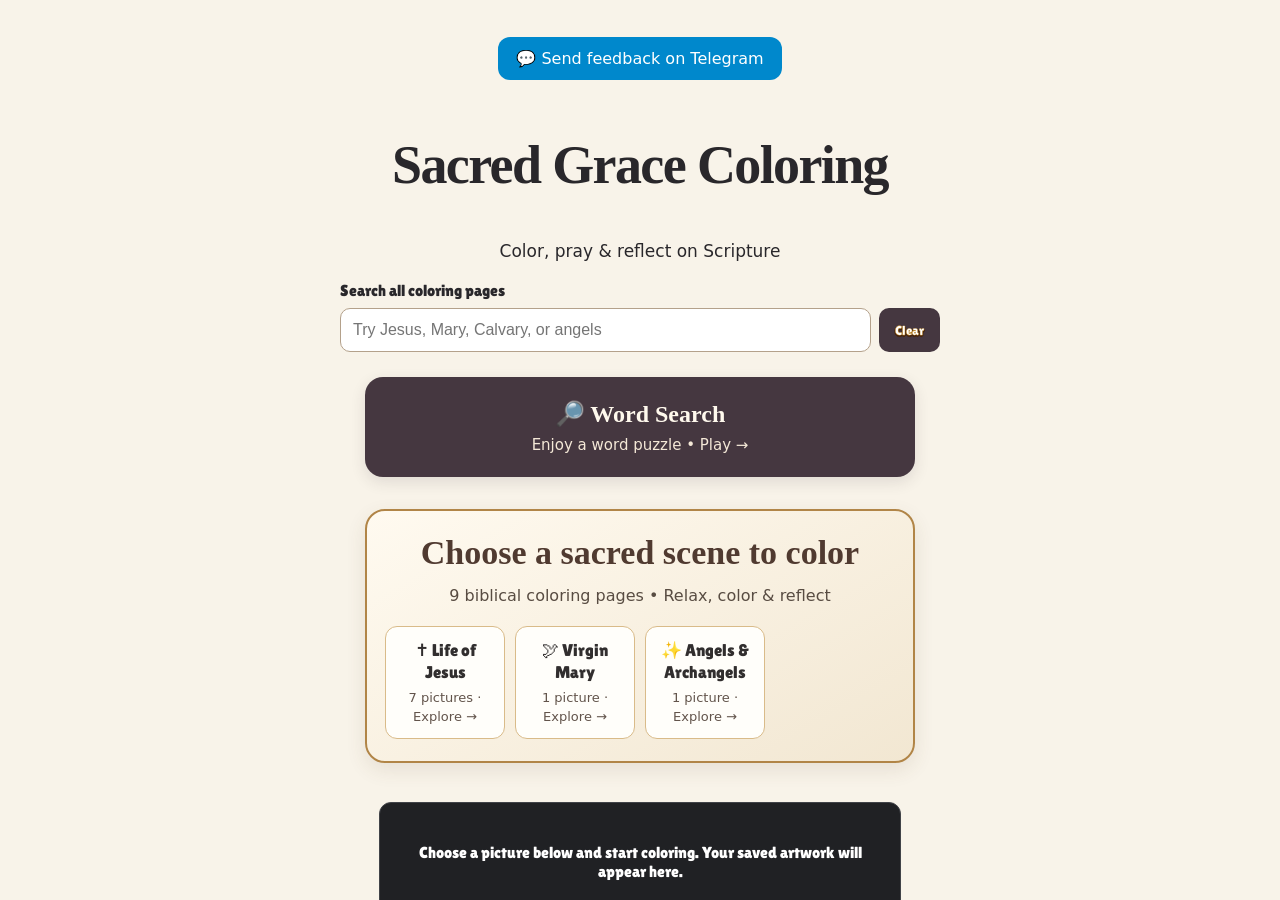
==== commit 0b2a8ece: "Add files via upload" ====
--- a/index.html
+++ b/index.html
@@ -363,11 +363,11 @@
             2: "page2.png.png",
             3: "page3.png.png",
             4: "page4.png.png",
-            24: "images/jesus_mary_at_cross.png",
-            25: "images/three_crosses_calvary.png",
-            26: "images/jesus_praying.png",
-            27: "images/jesus_carries_cross.png",
-            28: "images/saint_michael_archangel.png",
+            24: "jesus_mary_at_cross.png",
+            25: "three_crosses_calvary.png",
+            26: "jesus_praying.png",
+            27: "jesus_carries_cross.png",
+            28: "saint_michael_archangel.png",
         };
         const pageDetails = {"1": {"name": "Life of Jesus — Picture 1", "tags": "jesus bible faith scripture"}, "2": {"name": "Life of Jesus — Picture 2", "tags": "jesus bible faith scripture"}, "3": {"name": "Life of Jesus — Picture 3", "tags": "jesus bible faith scripture"}, "4": {"name": "Life of Jesus — Picture 4", "tags": "jesus bible faith scripture"}, "24": {"name": "Mary at the Foot of the Cross", "tags": "virgin mary jesus crucifixion mother sorrow calvary"}, "25": {"name": "The Three Crosses at Calvary", "tags": "jesus crucifixion golgotha thieves three crosses"}, "26": {"name": "Jesus Prays", "tags": "jesus prayer kneeling jerusalem"}, "27": {"name": "Jesus Carries the Cross", "tags": "jesus passion via dolorosa cross"}, "28": {"name": "Saint Michael the Archangel", "tags": "michael archangel angels sword shield spiritual battle"}};
         let selectedColor = [255, 59, 48, 255];
@@ -439,7 +439,7 @@
 
         function progressKey(pageNumber) {
             // Changing an image filename starts fresh progress for that image.
-            return pageDetails[pageNumber]?.importId ? `import|${pageDetails[pageNumber].importId}` : `${pageNumber}|${pageImages[pageNumber]}`;
+            return pageDetails[pageNumber]?.importId ? `import|${pageDetails[pageNumber].importId}` : `${pageNumber}|${Number(pageNumber)>=24 ? 'images/'+pageImages[pageNumber] : pageImages[pageNumber]}`;
         }
 
         function openProgressDB() {
@@ -1353,6 +1353,8 @@
 
         if (image) {
             const picture = document.createElement('img');
+            picture.loading = 'lazy';
+            picture.decoding = 'async';
             picture.src = image;
             picture.alt = title;
             card.appendChild(picture);
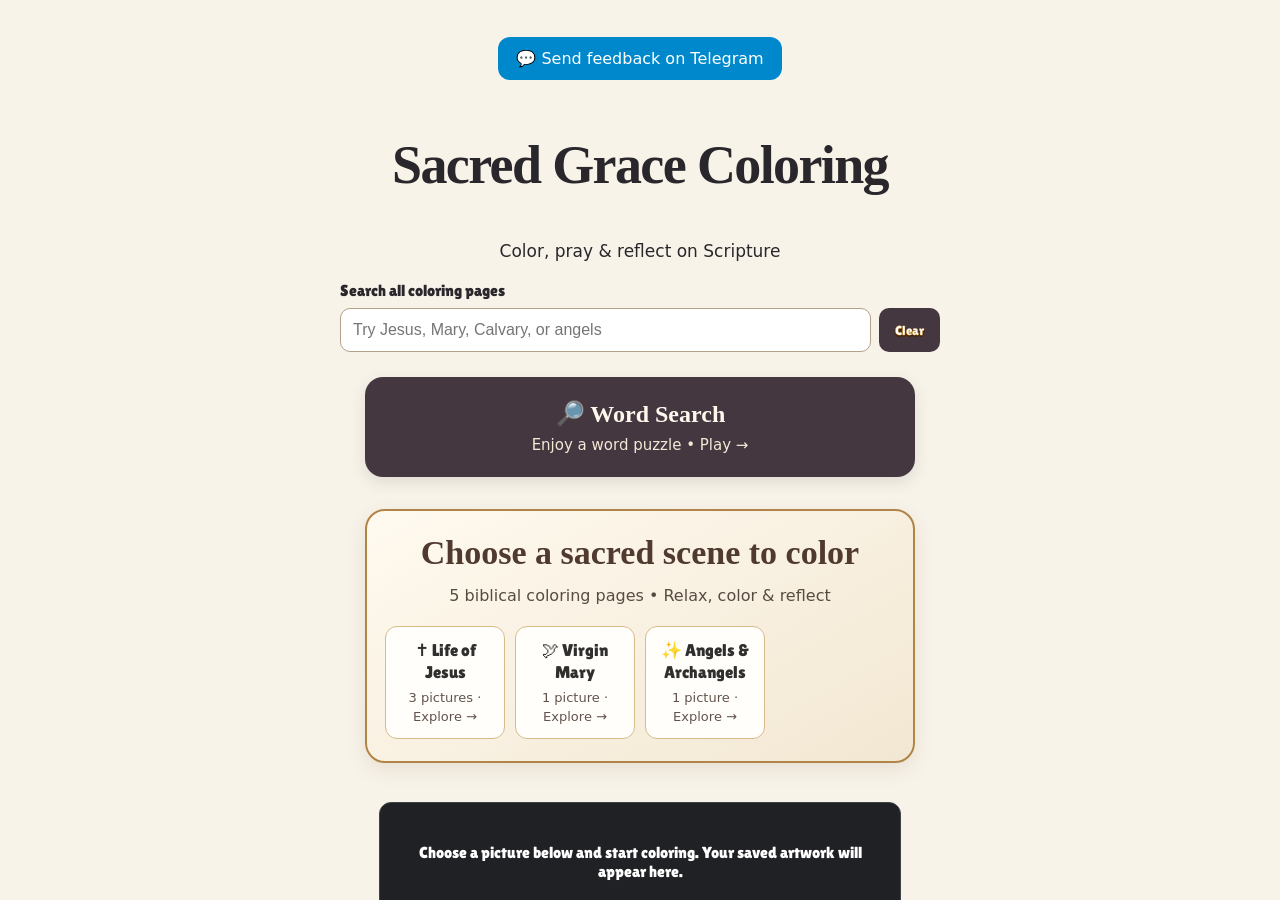
==== commit b5f8cec9: "Add files via upload" ====
--- a/index.html
+++ b/index.html
@@ -290,7 +290,7 @@
 <body>
     <header>
         <button class="nav-btn" onclick="changePage(-1)">◀ Prev</button>
-        <h1 id="page-title">Page 1 of 4</h1>
+        <h1 id="page-title">Mary at the Foot of the Cross • 1/5</h1>
         <button class="nav-btn" onclick="changePage(1)">Next ▶</button>
     </header>
 
@@ -356,20 +356,17 @@
         const canvas = document.getElementById('coloring-canvas');
         const ctx = canvas.getContext('2d', { willReadFrequently: true });
 
+        // Keep original IDs 24–28 so previously saved coloring remains accessible.
         let currentPage = 24;
-        let totalPages = 9;
+        let totalPages = 5;
         const pageImages = {
-            1: "page1.png.png",
-            2: "page2.png.png",
-            3: "page3.png.png",
-            4: "page4.png.png",
             24: "jesus_mary_at_cross.png",
             25: "three_crosses_calvary.png",
             26: "jesus_praying.png",
             27: "jesus_carries_cross.png",
             28: "saint_michael_archangel.png",
         };
-        const pageDetails = {"1": {"name": "Life of Jesus — Picture 1", "tags": "jesus bible faith scripture"}, "2": {"name": "Life of Jesus — Picture 2", "tags": "jesus bible faith scripture"}, "3": {"name": "Life of Jesus — Picture 3", "tags": "jesus bible faith scripture"}, "4": {"name": "Life of Jesus — Picture 4", "tags": "jesus bible faith scripture"}, "24": {"name": "Mary at the Foot of the Cross", "tags": "virgin mary jesus crucifixion mother sorrow calvary"}, "25": {"name": "The Three Crosses at Calvary", "tags": "jesus crucifixion golgotha thieves three crosses"}, "26": {"name": "Jesus Prays", "tags": "jesus prayer kneeling jerusalem"}, "27": {"name": "Jesus Carries the Cross", "tags": "jesus passion via dolorosa cross"}, "28": {"name": "Saint Michael the Archangel", "tags": "michael archangel angels sword shield spiritual battle"}};
+        const pageDetails = {"24": {"name": "Mary at the Foot of the Cross", "tags": "virgin mary jesus crucifixion mother sorrow calvary"}, "25": {"name": "The Three Crosses at Calvary", "tags": "jesus crucifixion golgotha thieves three crosses"}, "26": {"name": "Jesus Prays", "tags": "jesus prayer kneeling jerusalem"}, "27": {"name": "Jesus Carries the Cross", "tags": "jesus passion via dolorosa cross"}, "28": {"name": "Saint Michael the Archangel", "tags": "michael archangel angels sword shield spiritual battle"}};
         let selectedColor = [255, 59, 48, 255];
         const baseImage = new Image();
         let boundaryMask = null;
@@ -1322,15 +1319,15 @@
     const back = oldBack.cloneNode(true);
     oldBack.replaceWith(back);
 
-    // Only biblical coloring collections are shown. Existing page IDs 1–4
-    // are deliberately retained to preserve saved artwork keys.
+    // Only the five scriptural scenes are listed. Historical pages 1–4 are
+    // hidden, not deleted from a visitor's IndexedDB saved progress.
     const categories = [
         { id: 'jesus', name: '✝ Life of Jesus' },
         { id: 'mary', name: '🕊 Virgin Mary' },
         { id: 'angels', name: '✨ Angels & Archangels' }
     ];
     const books = [
-        { title: 'Life of Jesus', category: 'jesus', pages: [1, 2, 3, 4, 25, 26, 27] },
+        { title: 'Life of Jesus', category: 'jesus', pages: [25, 26, 27] },
         { title: 'Mary & the Passion', category: 'mary', pages: [24] },
         { title: 'Heavenly Angels', category: 'angels', pages: [28] }
     ];
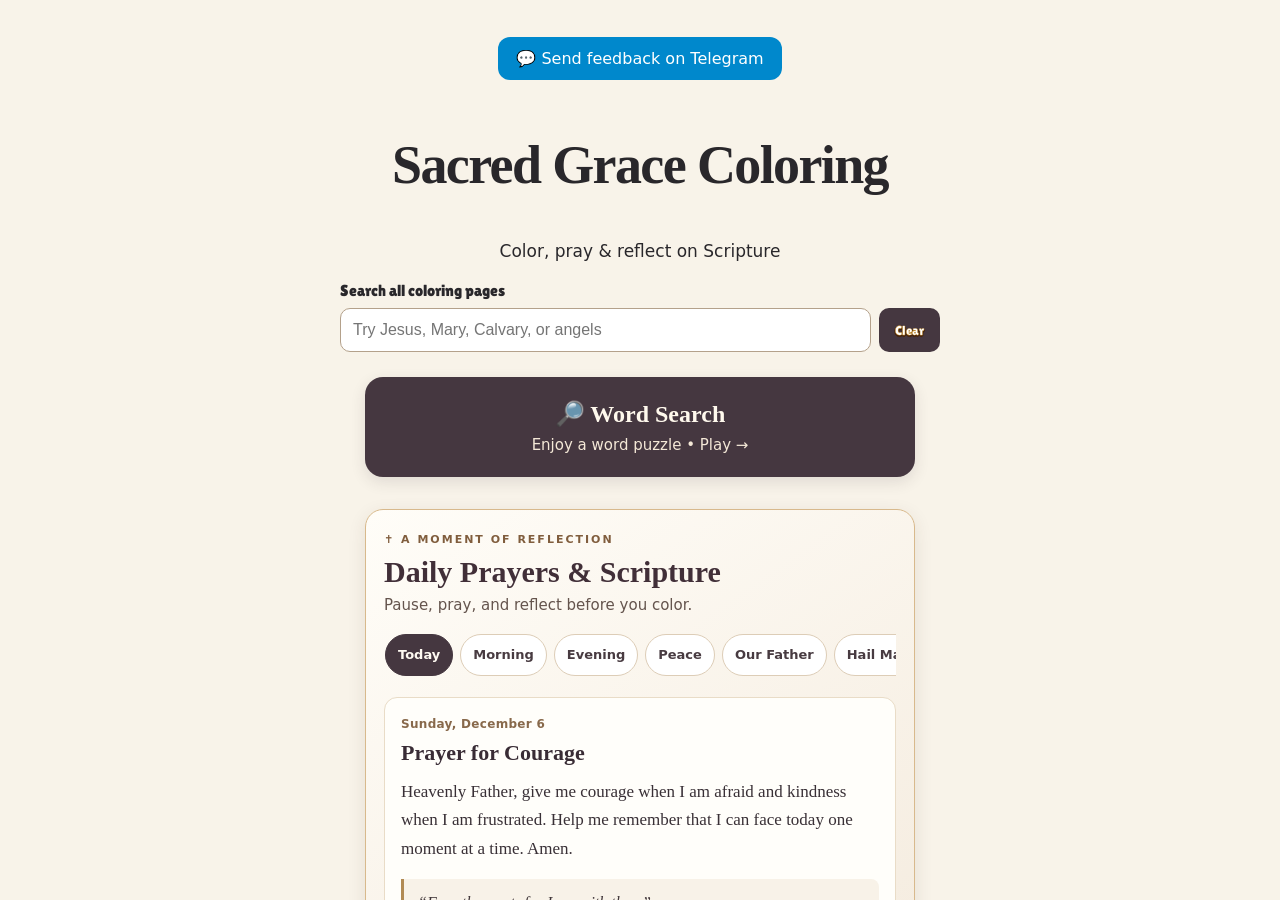
==== commit 05dfacf5: "Add files via upload" ====
--- a/index.html
+++ b/index.html
@@ -286,7 +286,49 @@
 body #palette-container {bottom:126px;}
 body #farmsie-tools {bottom:202px;}
 body #canvas-container {bottom:260px;}
-</style></head>
+</style>
+<style id="sacred-grace-devotions-style">
+/* Accessible, compact devotional card: no external fonts or images needed. */
+#farmsie-menu .sg-devotions {
+  grid-column:1/-1; min-width:0; width:100%; box-sizing:border-box;
+  padding:22px 18px; margin:0 0 6px;
+  text-align:left; background:linear-gradient(145deg,#fffdf8,#f3e9db);
+  border:1px solid #d8b98c; border-radius:18px;
+  box-shadow:0 5px 18px rgba(67,50,39,.1);
+  color:#322a30;
+}
+#farmsie-menu .sg-devotions * {box-sizing:border-box;}
+#farmsie-menu .sg-devotions .sg-kicker {
+  margin:0 0 5px; color:#805d3d!important; font:700 11px/1.4 system-ui,sans-serif;
+  text-transform:uppercase;letter-spacing:2px;text-shadow:none;-webkit-text-stroke:0;
+}
+#farmsie-menu .sg-devotions h3 {margin:0 0 5px;font:700 clamp(23px,5.5vw,30px)/1.25 Georgia,serif;color:#412f38!important;}
+#farmsie-menu .sg-devotions .sg-intro {margin:0 0 17px!important;font:15px/1.45 system-ui,sans-serif;color:#64544d!important;}
+#farmsie-menu .sg-prayer-tabs {display:flex;gap:7px;overflow-x:auto;padding:0 1px 9px;margin-bottom:12px;scrollbar-width:thin;}
+#farmsie-menu .sg-prayer-tabs button {
+  flex:0 0 auto;min-height:42px; padding:9px 12px!important;
+  background:white!important;color:#483b41!important;border:1px solid #ddcdb7!important;
+  border-radius:999px!important;font:600 13px/1.2 system-ui,sans-serif!important;
+  -webkit-text-stroke:0!important;text-shadow:none!important;
+  cursor:pointer;white-space:nowrap;
+}
+#farmsie-menu .sg-prayer-tabs button[aria-pressed="true"] {background:#453740!important;color:#fffaf2!important;border-color:#453740!important;}
+#farmsie-menu .sg-prayer-tabs button:focus-visible, #farmsie-menu .sg-copy-prayer:focus-visible {outline:3px solid #b18547;outline-offset:3px;}
+#farmsie-menu .sg-prayer-body {padding:17px 16px;border-radius:13px;background:#fffefa;border:1px solid #e9dcc7;}
+#farmsie-menu .sg-prayer-date {color:#88694b!important;font:600 12px/1.5 system-ui,sans-serif!important;letter-spacing:.3px;margin:0 0 6px!important;}
+#farmsie-menu .sg-prayer-body h4 {color:#392c35;margin:0 0 11px;font:700 22px/1.25 Georgia,serif;}
+#farmsie-menu .sg-prayer-text {color:#393036!important;font:17px/1.7 Georgia,serif!important;white-space:pre-line;margin:0 0 15px!important;}
+#farmsie-menu .sg-scripture {padding:12px 14px;border-left:3px solid #b18a53;background:#f8f2e8;border-radius:0 8px 8px 0;}
+#farmsie-menu .sg-scripture .sg-verse {font:italic 16px/1.55 Georgia,serif!important;color:#41373a!important;margin:0 0 6px!important;}
+#farmsie-menu .sg-scripture .sg-reference {font:600 12px/1.4 system-ui,sans-serif!important;color:#735638!important;margin:0!important;}
+#farmsie-menu .sg-reflection {margin:13px 0 0!important;font:14px/1.55 system-ui,sans-serif!important;color:#5b5050!important;}
+#farmsie-menu .sg-prayer-actions {display:flex;gap:12px;align-items:center;flex-wrap:wrap;margin-top:13px;}
+#farmsie-menu .sg-copy-prayer {background:#453740!important;color:#fffaf2!important;border:0!important;border-radius:9px!important;padding:12px 16px!important;font:600 14px system-ui,sans-serif!important;text-shadow:none!important;-webkit-text-stroke:0!important;cursor:pointer;}
+#farmsie-menu .sg-copy-status {font:13px/1.4 system-ui,sans-serif;color:#5c4c43;}
+#farmsie-menu .sg-prayer-source {margin:13px 0 0!important;font:12px/1.5 system-ui,sans-serif!important;color:#75665c!important;}
+@media(max-width:400px) {#farmsie-menu .sg-devotions {padding:17px 12px;}#farmsie-menu .sg-prayer-body {padding:14px 12px;}}
+</style>
+</head>
 <body>
     <header>
         <button class="nav-btn" onclick="changePage(-1)">◀ Prev</button>
@@ -1375,6 +1417,76 @@
         grid.appendChild(card);
     }
 
+
+// A self-contained daily devotional. All content is on-device; no sign-in, API, or tracking.
+function createPrayerPanel() {
+    const daily = [
+      {title:"Prayer for Stillness", prayer:"Heavenly Father, quiet the noise around me and within me. Help me recognize Your presence and receive this day with a peaceful heart. Amen.", verse:"Be still, and know that I am God.", reference:"Psalm 46:10", reflect:"Where can I make a little room for silence today?"},
+      {title:"Prayer for Rest", prayer:"Lord Jesus, when I feel tired or burdened, remind me that I do not have to carry everything alone. Help me rest and find strength for the next step. Amen.", verse:"Come unto me, all ye that labour and are heavy laden, and I will give you rest.", reference:"Matthew 11:28", reflect:"What burden can I bring to God today?"},
+      {title:"Prayer for Help", prayer:"Loving God, guide my decisions and steady my heart when the path is uncertain. Help me ask for wisdom, accept help, and move forward with hope. Amen.", verse:"My help cometh from the LORD, which made heaven and earth.", reference:"Psalm 121:2", reflect:"Where do I need guidance today?"},
+      {title:"Prayer for Courage", prayer:"Heavenly Father, give me courage when I am afraid and kindness when I am frustrated. Help me remember that I can face today one moment at a time. Amen.", verse:"Fear thou not; for I am with thee.", reference:"Isaiah 41:10", reflect:"What small, brave action can I take today?"},
+      {title:"Prayer for Trust", prayer:"Good Shepherd, help me trust Your care even when I cannot see the road ahead. Teach me to be patient, grateful, and attentive to others. Amen.", verse:"The LORD is my shepherd; I shall not want.", reference:"Psalm 23:1", reflect:"What am I thankful for right now?"},
+      {title:"Prayer for a Faithful Heart", prayer:"Lord, teach me to turn to You in ordinary moments, not only when life becomes difficult. Let my words and actions reflect patience, compassion, and gratitude. Amen.", verse:"Pray without ceasing.", reference:"1 Thessalonians 5:17", reflect:"When could I pause for a short prayer today?"},
+      {title:"Prayer for Peace", prayer:"Lord Jesus, bring peace to my thoughts, to my home, and to anyone who is struggling. Help me carry that peace into the way I speak and act. Amen.", verse:"Peace I leave with you, my peace I give unto you.", reference:"John 14:27", reflect:"How can I offer peace to another person?"}
+    ];
+    const options = {
+      today:null,
+      morning:{title:"Morning Prayer",prayer:"Lord, thank You for a new morning. Guide my thoughts, words, and actions today. Help me notice those who need kindness and face each task with patience. Amen.",verse:"Cause me to hear thy lovingkindness in the morning; for in thee do I trust.",reference:"Psalm 143:8",reflect:"What good intention will guide my day?"},
+      evening:{title:"Evening Prayer",prayer:"Heavenly Father, thank You for carrying me through this day. Forgive my mistakes, comfort those who are hurting, and give me quiet rest tonight. Amen.",verse:"I will both lay me down in peace, and sleep: for thou, LORD, only makest me dwell in safety.",reference:"Psalm 4:8",reflect:"What moment from today deserves gratitude?"},
+      peace:{title:"Prayer for Peace",prayer:"Lord Jesus, calm my anxious thoughts and soften my heart. Help me respond to others with gentleness and seek reconciliation where I can. Amen.",verse:"Peace I leave with you, my peace I give unto you.",reference:"John 14:27",reflect:"Where can I practice patience today?"},
+      father:{title:"The Our Father",prayer:"Our Father, who art in heaven, hallowed be thy name. Thy kingdom come, thy will be done on earth as it is in heaven. Give us this day our daily bread, and forgive us our trespasses, as we forgive those who trespass against us. And lead us not into temptation, but deliver us from evil. Amen.",verse:"After this manner therefore pray ye: Our Father which art in heaven, Hallowed be thy name.",reference:"Matthew 6:9",reflect:"What does forgiveness mean to me today?"},
+      mary:{title:"Hail Mary",prayer:"Hail Mary, full of grace, the Lord is with thee. Blessed art thou among women, and blessed is the fruit of thy womb, Jesus. Holy Mary, Mother of God, pray for us sinners, now and at the hour of our death. Amen.",verse:"Hail, thou that art highly favoured, the Lord is with thee: blessed art thou among women.",reference:"Luke 1:28",reflect:"How can I respond to others with humility?"},
+      michael:{title:"Prayer to Saint Michael",prayer:"Saint Michael the Archangel, defend us in battle. Be our protection against the wickedness and snares of the devil. May God rebuke him, we humbly pray; and do thou, O Prince of the heavenly host, by the power of God, thrust into hell Satan and all the evil spirits who prowl about the world seeking the ruin of souls. Amen.",verse:"And there was war in heaven: Michael and his angels fought against the dragon.",reference:"Revelation 12:7",reflect:"How can I stand up for what is good today?"}
+    };
+    const today = new Date();
+    const day = Math.floor(Date.UTC(today.getFullYear(),today.getMonth(),today.getDate()) / 86400000);
+    options.today = daily[((day % daily.length) + daily.length) % daily.length];
+    const section=document.createElement('section');
+    section.className='sg-devotions';
+    section.setAttribute('aria-label','Daily Prayers and Scripture');
+    const kicker=document.createElement('p');kicker.className='sg-kicker';kicker.textContent='✝ A MOMENT OF REFLECTION';
+    const heading=document.createElement('h3');heading.textContent='Daily Prayers & Scripture';
+    const intro=document.createElement('p');intro.className='sg-intro';intro.textContent='Pause, pray, and reflect before you color.';
+    const tabs=document.createElement('div');tabs.className='sg-prayer-tabs';tabs.setAttribute('role','group');tabs.setAttribute('aria-label','Select a prayer');
+    const content=document.createElement('article');content.className='sg-prayer-body';content.setAttribute('aria-live','polite');
+    const date=document.createElement('p');date.className='sg-prayer-date';
+    const title=document.createElement('h4');
+    const prayer=document.createElement('p');prayer.className='sg-prayer-text';
+    const scripture=document.createElement('div');scripture.className='sg-scripture';
+    const verse=document.createElement('p');verse.className='sg-verse';
+    const reference=document.createElement('p');reference.className='sg-reference';
+    const reflection=document.createElement('p');reflection.className='sg-reflection';
+    scripture.append(verse,reference);content.append(date,title,prayer,scripture,reflection);
+    const actions=document.createElement('div');actions.className='sg-prayer-actions';
+    const copy=document.createElement('button');copy.type='button';copy.className='sg-copy-prayer';copy.textContent='Copy prayer';
+    const status=document.createElement('span');status.className='sg-copy-status';status.setAttribute('role','status');actions.append(copy,status);
+    const source=document.createElement('p');source.className='sg-prayer-source';source.textContent='Scripture excerpts: King James Version (public domain).';
+    section.append(kicker,heading,intro,tabs,content,actions,source);
+    let selected='today';
+    const buttons=[];
+    for(const [key,label] of [['today','Today'],['morning','Morning'],['evening','Evening'],['peace','Peace'],['father','Our Father'],['mary','Hail Mary'],['michael','St. Michael']]) {
+      const button=document.createElement('button');button.type='button';button.textContent=label;
+      button.addEventListener('click',()=>show(key));tabs.appendChild(button);buttons.push({key,button});
+    }
+    function show(key) {
+      selected=key;const item=options[key];
+      date.textContent=key==='today' ? new Intl.DateTimeFormat(undefined,{weekday:'long',month:'long',day:'numeric'}).format(today) : 'Prayer & reflection';
+      title.textContent=item.title;prayer.textContent=item.prayer;
+      verse.textContent='“'+item.verse+'”';reference.textContent=item.reference;
+      reflection.textContent='Reflect: '+item.reflect;
+      status.textContent='';
+      buttons.forEach(({key:k,button})=>button.setAttribute('aria-pressed',String(k===key)));
+    }
+    copy.addEventListener('click',async()=>{
+      const item=options[selected];const text=item.title+'\n\n'+item.prayer+'\n\n'+item.verse+' — '+item.reference;
+      try {
+        if(!navigator.clipboard?.writeText)throw new Error('Clipboard unavailable');
+        await navigator.clipboard.writeText(text);status.textContent='Copied!';
+      }catch(error){status.textContent='Copy unavailable in this browser. You can select the prayer text instead.';}
+    });
+    show('today');return section;
+}
+
 function showCategories() {
     prepareScreen(
         'Sacred Grace Coloring',
@@ -1391,6 +1503,7 @@
     wordSearch.className = 'sacred-word-search';
     wordSearch.innerHTML = '🔎 Word Search <span>Enjoy a word puzzle • Play →</span>';
     grid.appendChild(wordSearch);
+    grid.appendChild(createPrayerPanel());
 
     const billboard = document.createElement('section');
     billboard.className = 'farmsie-billboard';
